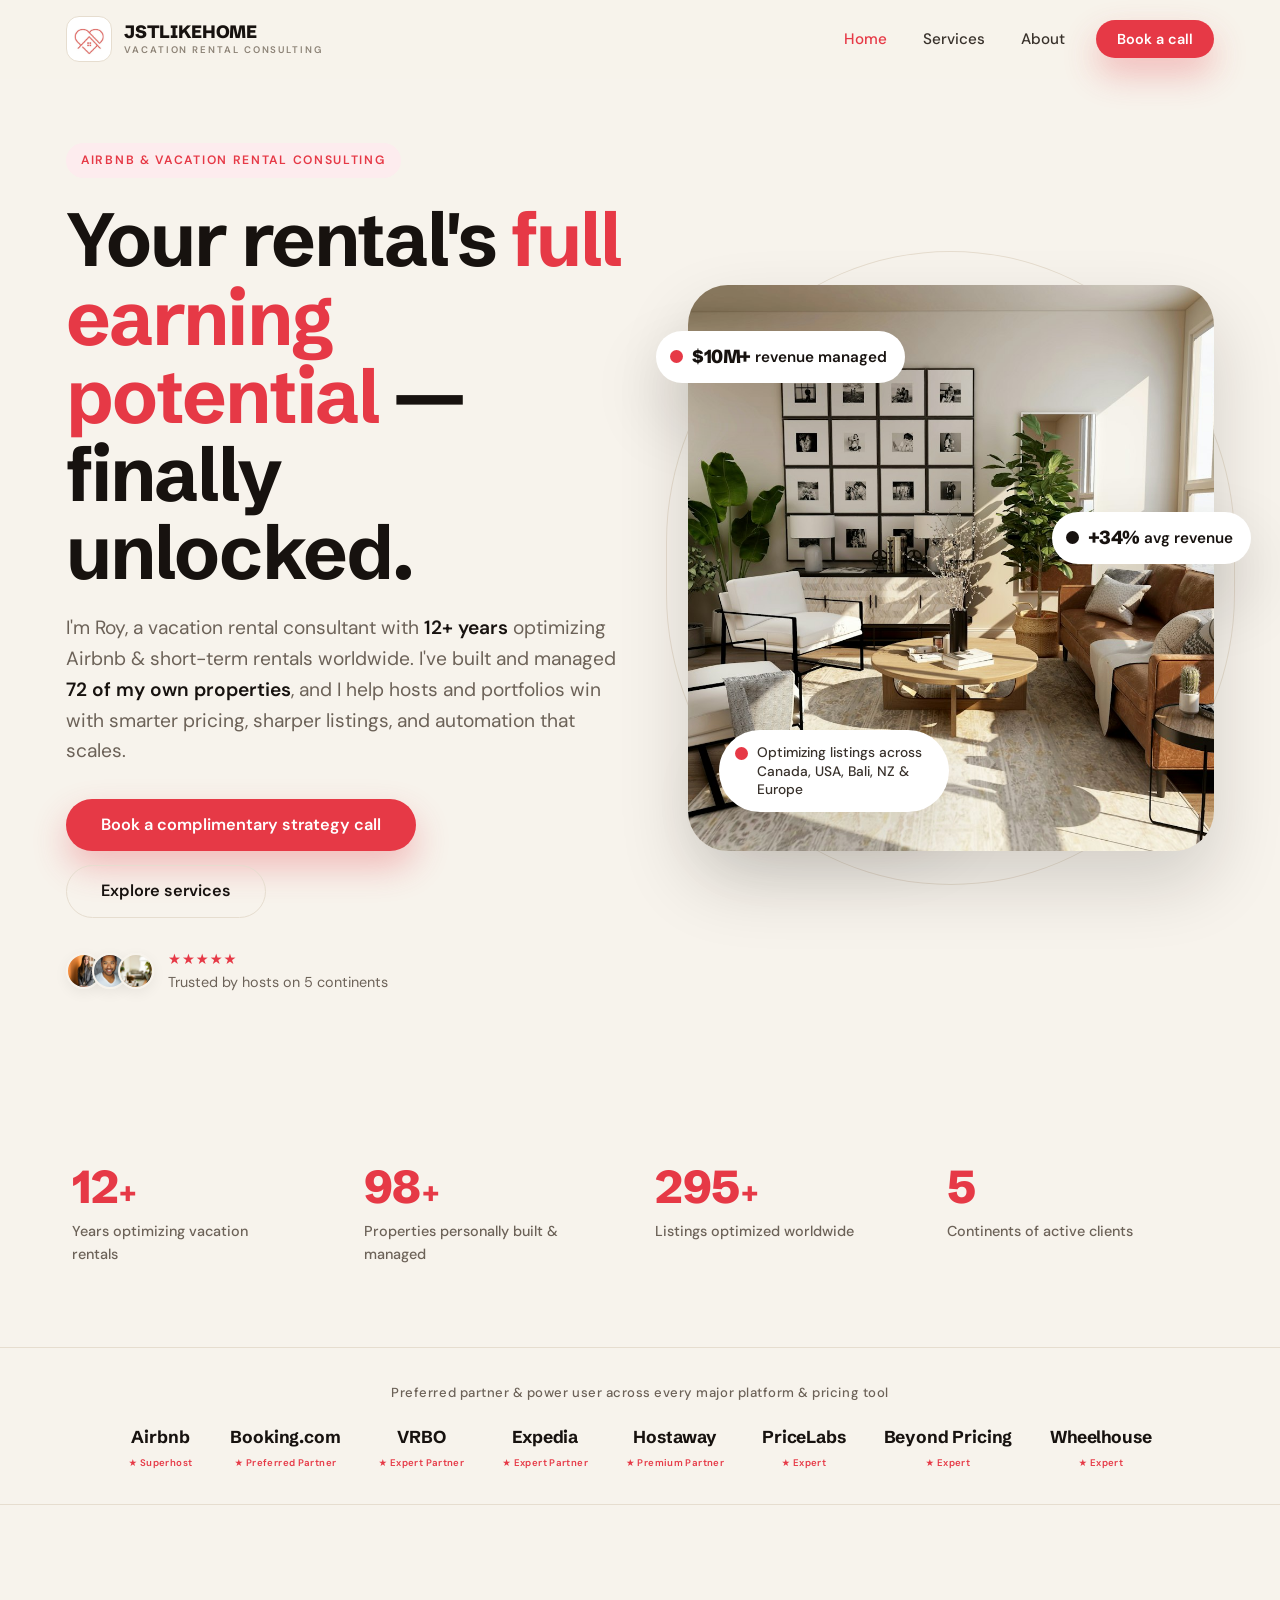
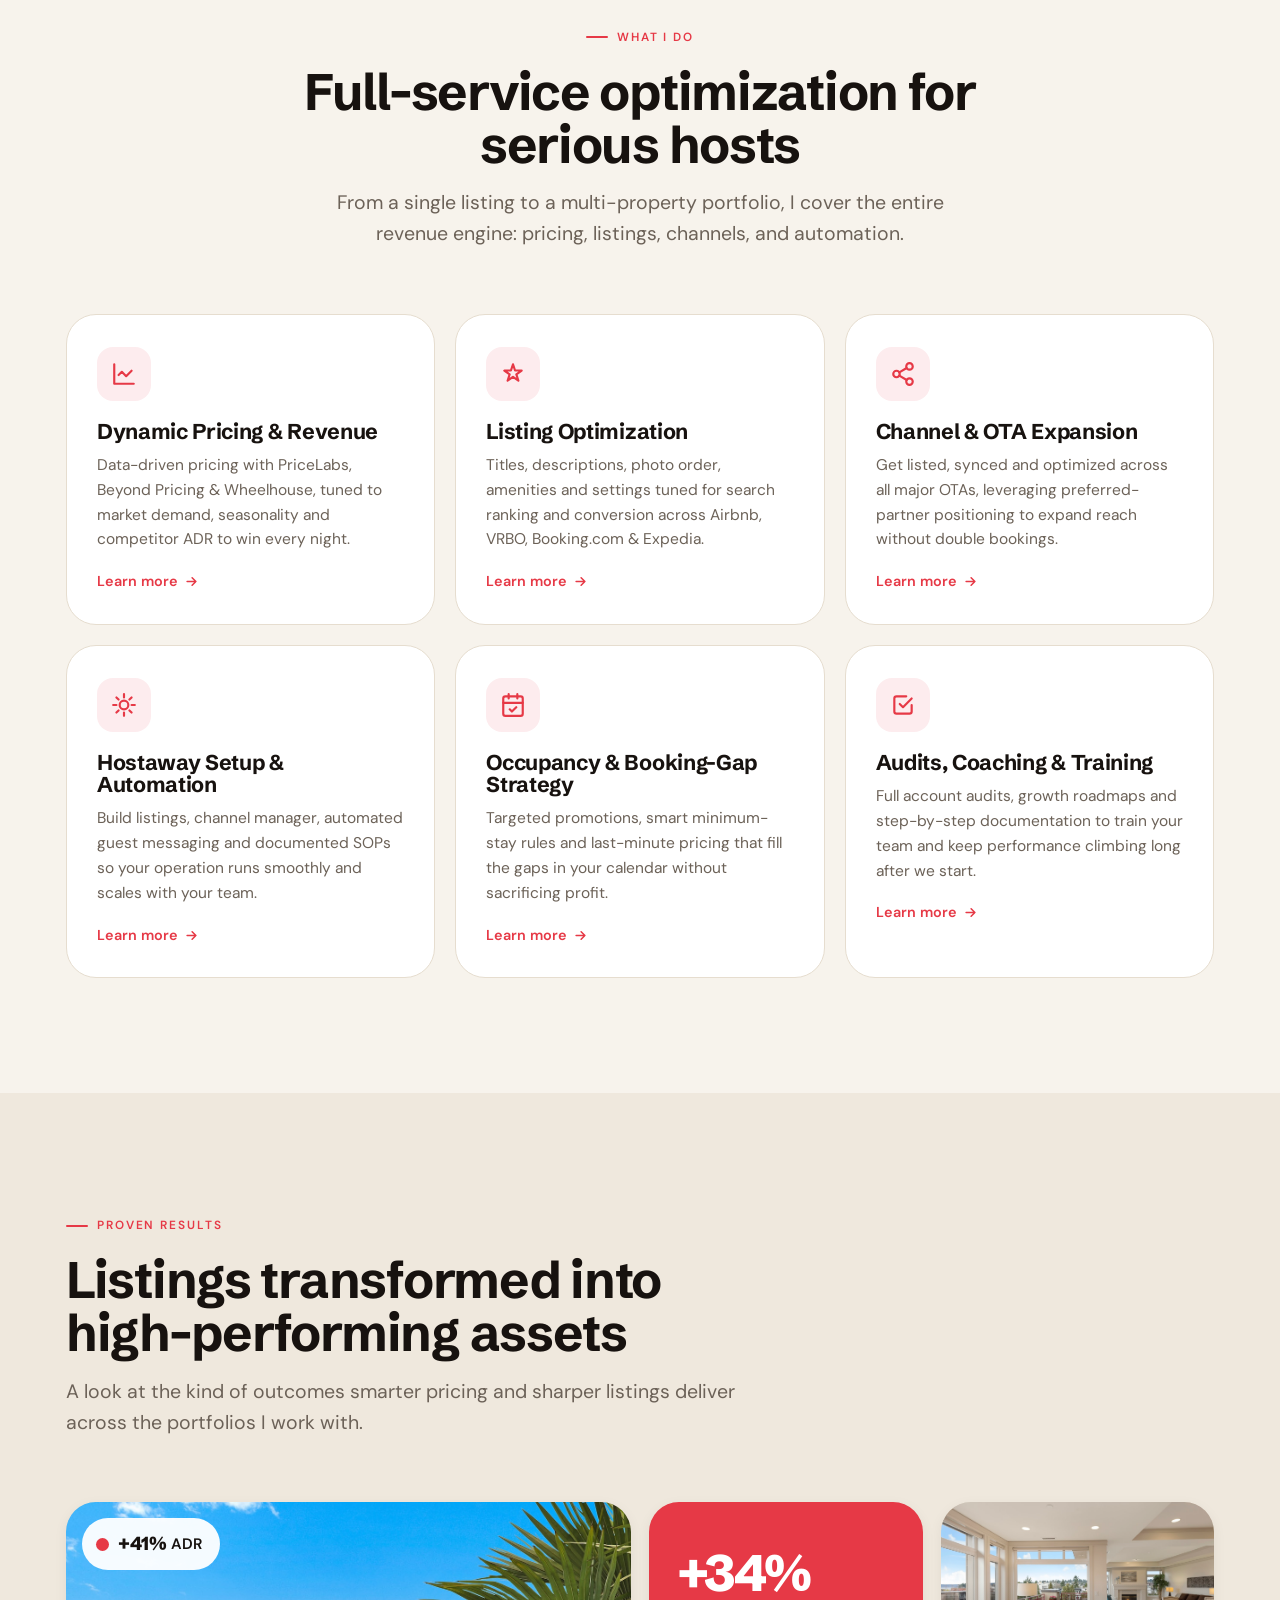
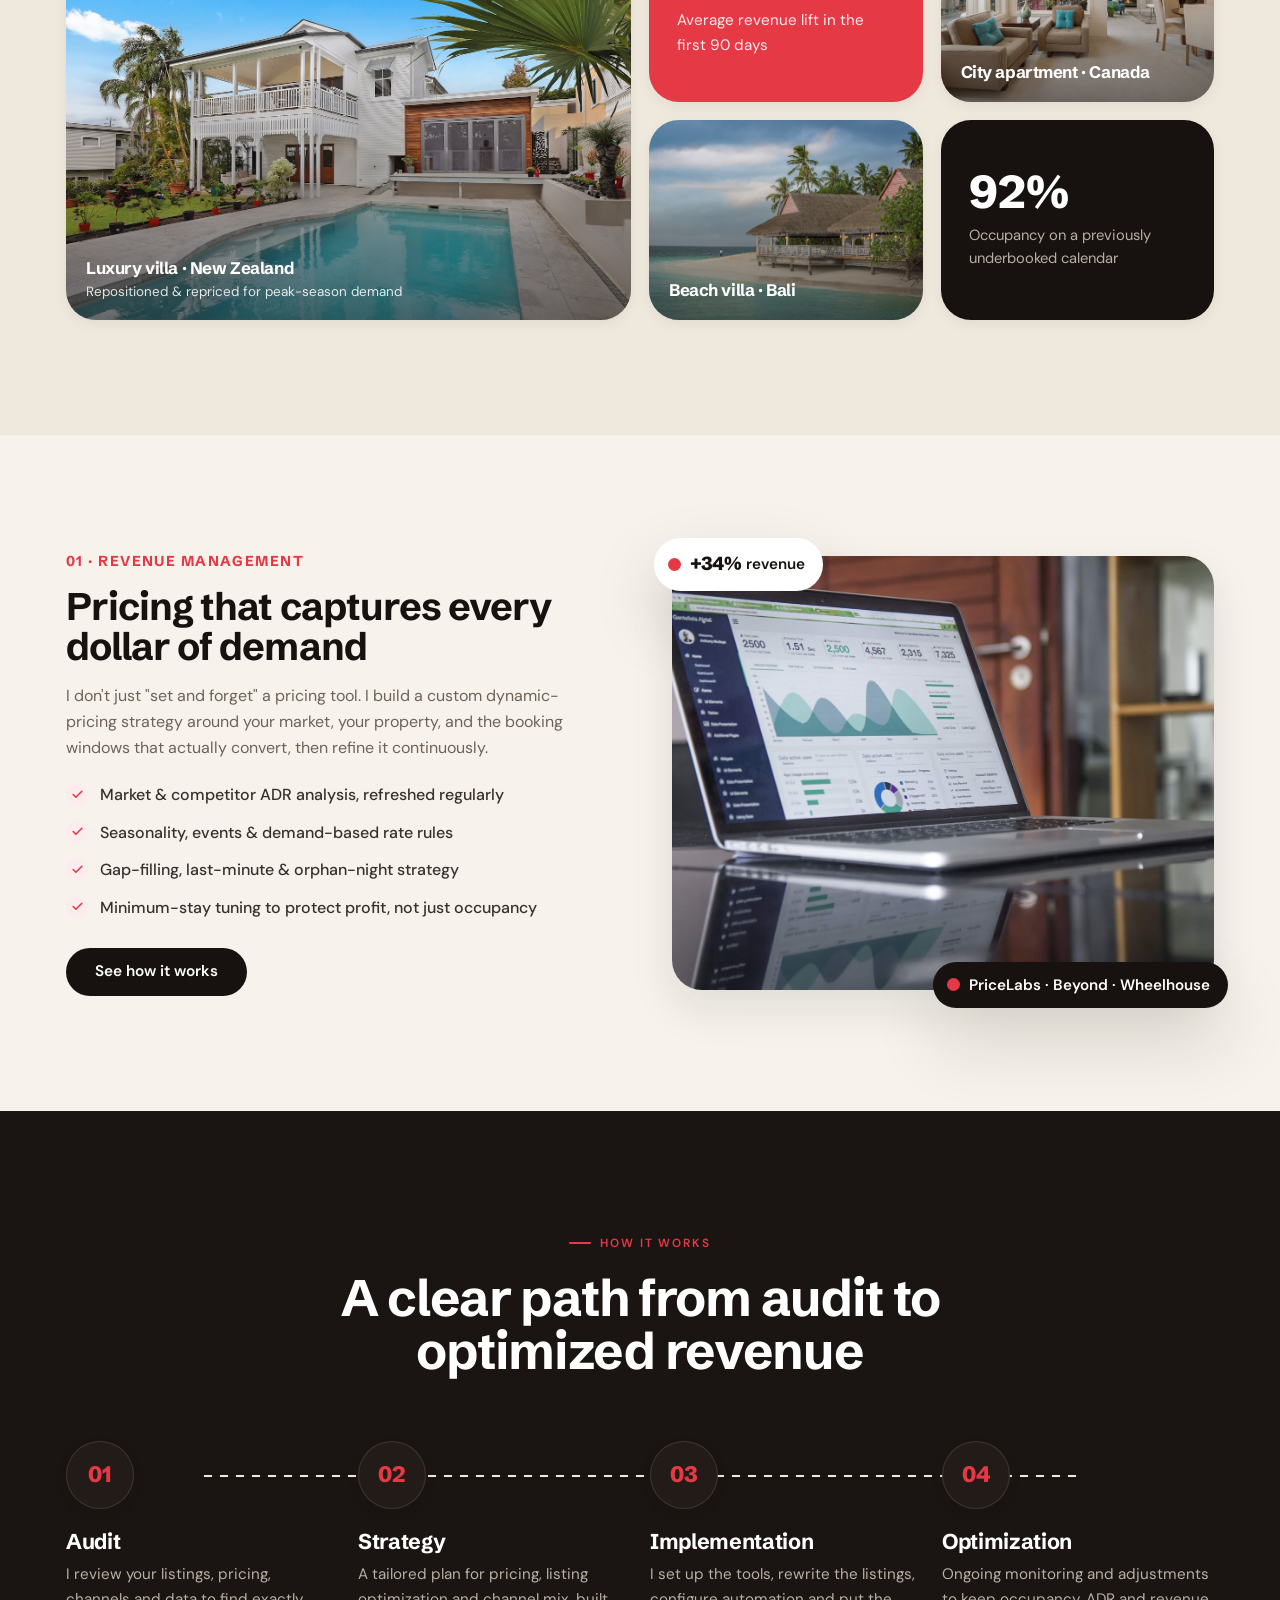
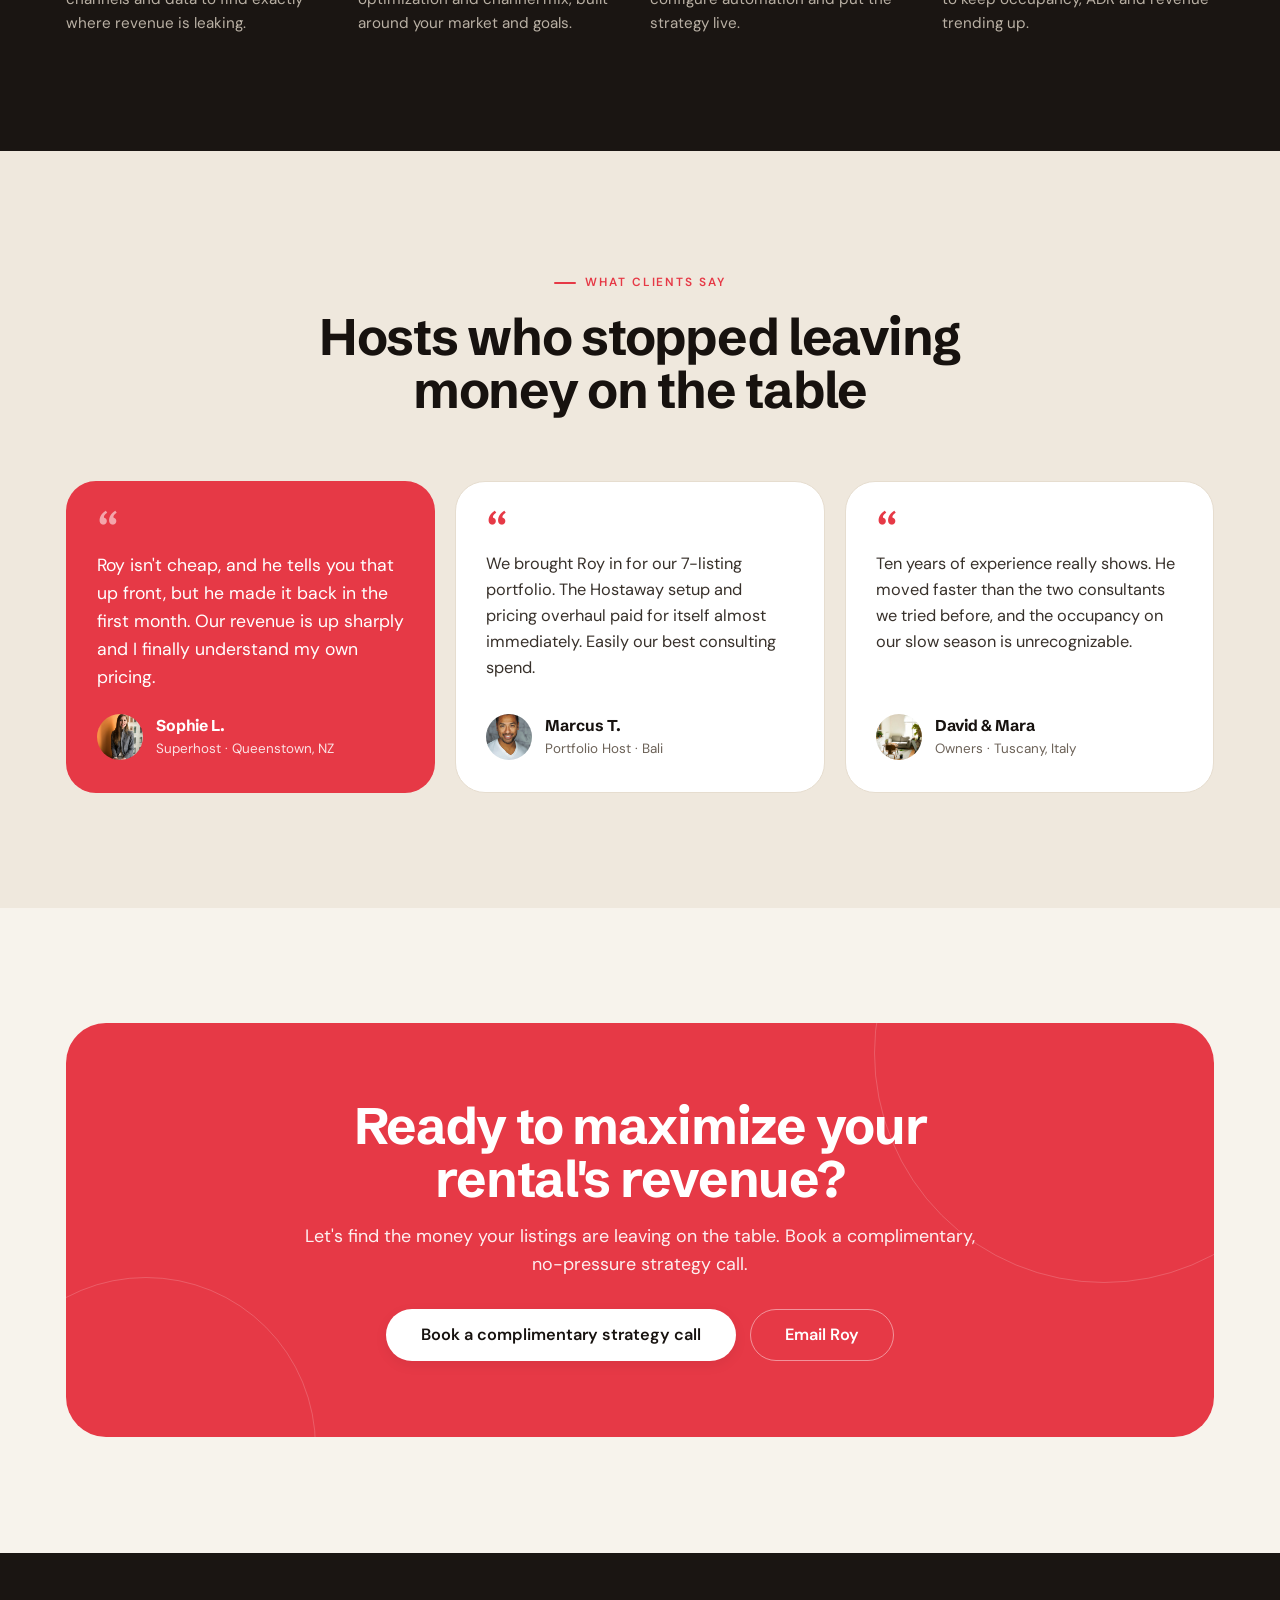
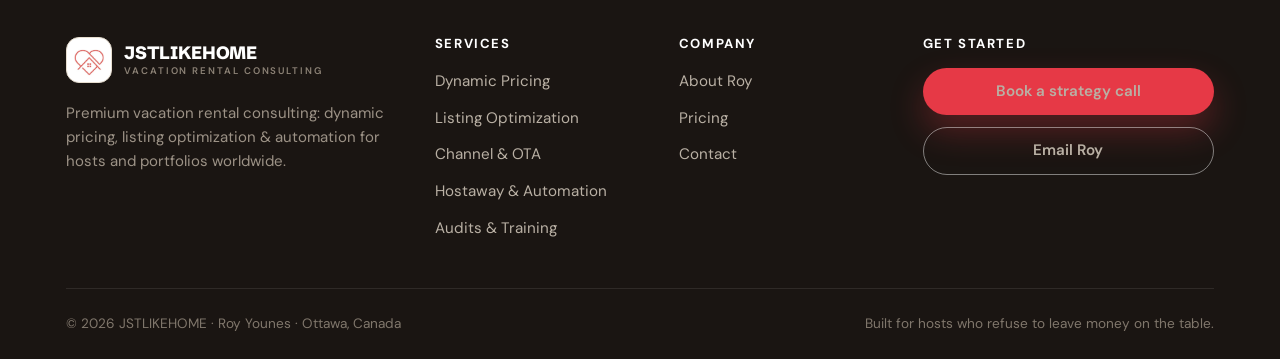
==== index.html @ 46e18c37 "Copy polish: fewer em-dashes, 12+ years, complimentary wording, website field - Reduce em-dashes acr" ====
<!DOCTYPE html>
<html lang="en">
<head>
  <meta charset="UTF-8" />
  <meta name="viewport" content="width=device-width, initial-scale=1.0" />
  <title>JSTLIKEHOME — Vacation Rental &amp; Airbnb Consulting | Roy Younes</title>
  <meta name="description" content="Premium vacation rental consulting. 12+ years optimizing Airbnb & short-term rentals worldwide. Dynamic pricing, listing optimization, Hostaway automation and revenue growth. Booking.com Preferred Partner, Ottawa, Canada." />
  <meta name="theme-color" content="#E63946" />
  <meta property="og:title" content="JSTLIKEHOME — Vacation Rental Consulting" />
  <meta property="og:description" content="Maximize your vacation rental's ROI with a 12+ year STR expert. Dynamic pricing, listing optimization & automation." />
  <meta property="og:type" content="website" />
  <meta property="og:url" content="https://www.jstlikehome.com" />
  <link rel="icon" href="data:image/svg+xml,%3Csvg xmlns='http://www.w3.org/2000/svg' viewBox='0 0 100 100'%3E%3Cpath d='M50 82C35 68 14 55 14 36C14 24 24 16 34 16C42 16 47 21 50 26C53 21 58 16 66 16C76 16 86 24 86 36C86 55 65 68 50 82Z' fill='none' stroke='%23E63946' stroke-width='6' stroke-linejoin='round'/%3E%3Cpath d='M30 52L50 32L70 52L50 72Z' fill='none' stroke='%23E63946' stroke-width='6' stroke-linejoin='round'/%3E%3C/svg%3E" />
  <link rel="preconnect" href="https://fonts.googleapis.com" />
  <link rel="preconnect" href="https://fonts.gstatic.com" crossorigin />
  <link href="https://fonts.googleapis.com/css2?family=Schibsted+Grotesk:wght@400;500;600;700;800;900&family=DM+Sans:opsz,wght@9..40,400;9..40,500;9..40,600;9..40,700&display=swap" rel="stylesheet" />
  <link rel="stylesheet" href="styles.css" />
</head>
<body>

  <!-- ============ HEADER ============ -->
  <header class="site-header" id="top">
    <div class="container header-inner">
      <a href="index.html" class="brand" aria-label="JSTLIKEHOME home">
        <span class="brand__mark"><img src="assets/img/logo-mark.jpg" alt="JSTLIKEHOME logo" /></span>
        <span class="brand__text"><span class="brand__name">JSTLIKEHOME</span><span class="brand__sub">Vacation Rental Consulting</span></span>
      </a>
      <nav class="main-nav" id="main-nav" aria-label="Main">
        <a href="index.html" class="is-active">Home</a>
        <a href="services.html">Services</a>
        <a href="about.html">About</a>
        <a href="about.html#contact" class="btn btn--primary btn--sm nav-cta">Book a call</a>
      </nav>
      <button class="nav-toggle" id="nav-toggle" aria-label="Open menu" aria-expanded="false" aria-controls="main-nav"><span></span><span></span><span></span></button>
    </div>
  </header>

  <main>
    <!-- ============ HERO ============ -->
    <section class="hero">
      <div class="container hero__grid">
        <div class="hero__copy reveal">
          <span class="eyebrow">Airbnb &amp; Vacation Rental Consulting</span>
          <h1>Your rental's <span class="accent">full earning potential</span> — finally unlocked.</h1>
          <p class="hero__lede">I'm Roy, a vacation rental consultant with <strong>12+ years</strong> optimizing Airbnb &amp; short-term rentals worldwide. I've built and managed <strong>72 of my own properties</strong>, and I help hosts and portfolios win with smarter pricing, sharper listings, and automation that scales.</p>
          <div class="hero__actions">
            <a href="about.html#contact" class="btn btn--primary btn--lg">Book a complimentary strategy call</a>
            <a href="services.html" class="btn btn--ghost btn--lg">Explore services</a>
          </div>
          <div class="hero__trust">
            <div class="hero__avatars" aria-hidden="true">
              <span style="background-image:url('assets/img/host-woman.jpg')"></span>
              <span style="background-image:url('assets/img/host-man.jpg')"></span>
              <span style="background-image:url('assets/img/balcony.jpg')"></span>
            </div>
            <div><span class="hero__stars">★★★★★</span><br />Trusted by hosts on 5 continents</div>
          </div>
        </div>

        <div class="hero__media reveal" data-d="2">
          <div class="hero__ring" aria-hidden="true"></div>
          <div class="hero__media-img">
            <img src="assets/img/dining.jpg" alt="A beautifully styled, optimized vacation rental living room" loading="eager" />
          </div>
          <div class="float-pill float-pill--price"><span class="dot"></span><span class="float-pill__big">$10M+</span>&nbsp;revenue managed</div>
          <div class="float-pill float-pill--rev"><span class="dot dot--ink"></span><span class="float-pill__big">+34%</span>&nbsp;avg revenue</div>
          <div class="float-pill float-pill--address float-pill--addr"><span class="dot"></span><span>Optimizing listings across Canada, USA, Bali, NZ &amp; Europe</span></div>
        </div>
      </div>
    </section>

    <!-- ============ STAT STRIP ============ -->
    <section class="section--tight">
      <div class="container">
        <div class="stats reveal">
          <div class="stat"><div class="stat__num"><span data-count="12">0</span><span class="stat__suffix">+</span></div><div class="stat__label">Years optimizing vacation rentals</div></div>
          <div class="stat"><div class="stat__num"><span data-count="100">0</span><span class="stat__suffix">+</span></div><div class="stat__label">Properties personally built &amp; managed</div></div>
          <div class="stat"><div class="stat__num"><span data-count="300">0</span><span class="stat__suffix">+</span></div><div class="stat__label">Listings optimized worldwide</div></div>
          <div class="stat"><div class="stat__num"><span data-count="5">0</span></div><div class="stat__label">Continents of active clients</div></div>
        </div>
      </div>
    </section>

    <!-- ============ TRUST BAR ============ -->
    <section class="trustbar">
      <div class="container">
        <p class="trustbar__label">Preferred partner &amp; power user across every major platform &amp; pricing tool</p>
        <ul class="trustbar__logos">
          <li class="has-badge">Airbnb<span class="tb-badge">★ Superhost</span></li>
          <li class="has-badge">Booking.com<span class="tb-badge">★ Preferred Partner</span></li>
          <li class="has-badge">VRBO<span class="tb-badge">★ Expert Partner</span></li>
          <li class="has-badge">Expedia<span class="tb-badge">★ Expert Partner</span></li>
          <li class="has-badge">Hostaway<span class="tb-badge">★ Premium Partner</span></li>
          <li class="has-badge">PriceLabs<span class="tb-badge">★ Expert</span></li>
          <li class="has-badge">Beyond&nbsp;Pricing<span class="tb-badge">★ Expert</span></li>
          <li class="has-badge">Wheelhouse<span class="tb-badge">★ Expert</span></li>
        </ul>
      </div>
    </section>

    <!-- ============ SERVICES ============ -->
    <section class="section section--cream" id="services">
      <div class="container">
        <div class="section-head center reveal">
          <span class="kicker">What I do</span>
          <h2>Full-service optimization for serious hosts</h2>
          <p class="lede">From a single listing to a multi-property portfolio, I cover the entire revenue engine: pricing, listings, channels, and automation.</p>
        </div>
        <div class="cards">
          <article class="s-card reveal">
            <div class="s-card__icon"><svg viewBox="0 0 24 24" fill="none" stroke="currentColor" stroke-width="2" stroke-linecap="round" stroke-linejoin="round"><path d="M3 3v18h18"/><path d="m19 9-5 5-4-4-3 3"/></svg></div>
            <h3>Dynamic Pricing &amp; Revenue</h3>
            <p>Data-driven pricing with PriceLabs, Beyond Pricing &amp; Wheelhouse, tuned to market demand, seasonality and competitor ADR to win every night.</p>
            <a href="services.html#pricing" class="s-card__more">Learn more <svg viewBox="0 0 24 24" fill="none" stroke="currentColor" stroke-width="2.5" stroke-linecap="round" stroke-linejoin="round"><path d="M5 12h14M13 6l6 6-6 6"/></svg></a>
          </article>
          <article class="s-card reveal" data-d="1">
            <div class="s-card__icon"><svg viewBox="0 0 24 24" fill="none" stroke="currentColor" stroke-width="2" stroke-linecap="round" stroke-linejoin="round"><path d="m12 3 1.9 5.8H20l-4.9 3.6 1.9 5.8L12 14.6 7 18.2l1.9-5.8L4 8.8h6.1z"/></svg></div>
            <h3>Listing Optimization</h3>
            <p>Titles, descriptions, photo order, amenities and settings tuned for search ranking and conversion across Airbnb, VRBO, Booking.com &amp; Expedia.</p>
            <a href="services.html#listing" class="s-card__more">Learn more <svg viewBox="0 0 24 24" fill="none" stroke="currentColor" stroke-width="2.5" stroke-linecap="round" stroke-linejoin="round"><path d="M5 12h14M13 6l6 6-6 6"/></svg></a>
          </article>
          <article class="s-card reveal" data-d="2">
            <div class="s-card__icon"><svg viewBox="0 0 24 24" fill="none" stroke="currentColor" stroke-width="2" stroke-linecap="round" stroke-linejoin="round"><circle cx="18" cy="5" r="3"/><circle cx="6" cy="12" r="3"/><circle cx="18" cy="19" r="3"/><path d="m8.6 13.5 6.8 4M15.4 6.5l-6.8 4"/></svg></div>
            <h3>Channel &amp; OTA Expansion</h3>
            <p>Get listed, synced and optimized across all major OTAs, leveraging preferred-partner positioning to expand reach without double bookings.</p>
            <a href="services.html#channels" class="s-card__more">Learn more <svg viewBox="0 0 24 24" fill="none" stroke="currentColor" stroke-width="2.5" stroke-linecap="round" stroke-linejoin="round"><path d="M5 12h14M13 6l6 6-6 6"/></svg></a>
          </article>
          <article class="s-card reveal">
            <div class="s-card__icon"><svg viewBox="0 0 24 24" fill="none" stroke="currentColor" stroke-width="2" stroke-linecap="round" stroke-linejoin="round"><path d="M12 2v3M12 19v3M2 12h3M19 12h3M5 5l2 2M17 17l2 2M19 5l-2 2M7 17l-2 2"/><circle cx="12" cy="12" r="4"/></svg></div>
            <h3>Hostaway Setup &amp; Automation</h3>
            <p>Build listings, channel manager, automated guest messaging and documented SOPs so your operation runs smoothly and scales with your team.</p>
            <a href="services.html#automation" class="s-card__more">Learn more <svg viewBox="0 0 24 24" fill="none" stroke="currentColor" stroke-width="2.5" stroke-linecap="round" stroke-linejoin="round"><path d="M5 12h14M13 6l6 6-6 6"/></svg></a>
          </article>
          <article class="s-card reveal" data-d="1">
            <div class="s-card__icon"><svg viewBox="0 0 24 24" fill="none" stroke="currentColor" stroke-width="2" stroke-linecap="round" stroke-linejoin="round"><rect x="3" y="4" width="18" height="18" rx="2"/><path d="M16 2v4M8 2v4M3 10h18M9 16l2 2 4-4"/></svg></div>
            <h3>Occupancy &amp; Booking-Gap Strategy</h3>
            <p>Targeted promotions, smart minimum-stay rules and last-minute pricing that fill the gaps in your calendar without sacrificing profit.</p>
            <a href="services.html#occupancy" class="s-card__more">Learn more <svg viewBox="0 0 24 24" fill="none" stroke="currentColor" stroke-width="2.5" stroke-linecap="round" stroke-linejoin="round"><path d="M5 12h14M13 6l6 6-6 6"/></svg></a>
          </article>
          <article class="s-card reveal" data-d="2">
            <div class="s-card__icon"><svg viewBox="0 0 24 24" fill="none" stroke="currentColor" stroke-width="2" stroke-linecap="round" stroke-linejoin="round"><path d="M9 11l3 3 8-8"/><path d="M20 12v6a2 2 0 0 1-2 2H6a2 2 0 0 1-2-2V6a2 2 0 0 1 2-2h9"/></svg></div>
            <h3>Audits, Coaching &amp; Training</h3>
            <p>Full account audits, growth roadmaps and step-by-step documentation to train your team and keep performance climbing long after we start.</p>
            <a href="services.html#audits" class="s-card__more">Learn more <svg viewBox="0 0 24 24" fill="none" stroke="currentColor" stroke-width="2.5" stroke-linecap="round" stroke-linejoin="round"><path d="M5 12h14M13 6l6 6-6 6"/></svg></a>
          </article>
        </div>
      </div>
    </section>

    <!-- ============ RESULTS BENTO ============ -->
    <section class="section section--alt" id="results">
      <div class="container">
        <div class="section-head reveal">
          <span class="kicker">Proven results</span>
          <h2>Listings transformed into high-performing assets</h2>
          <p class="lede">A look at the kind of outcomes smarter pricing and sharper listings deliver across the portfolios I work with.</p>
        </div>
        <div class="bento reveal">
          <div class="bento__item bento__item--photo span-2 row-2">
            <img src="assets/img/exterior.jpg" alt="Premium vacation rental with pool" loading="lazy" />
            <div class="bento__badge"><span class="float-pill" style="position:static;box-shadow:none;background:rgba(255,255,255,.95)"><span class="dot"></span><span class="float-pill__big">+41%</span>&nbsp;ADR</span></div>
            <div class="bento__cap"><h4>Luxury villa · New Zealand</h4><p>Repositioned &amp; repriced for peak-season demand</p></div>
          </div>
          <div class="bento__item bento__item--stat"><div class="b-num">+34%</div><div class="b-label">Average revenue lift in the first 90 days</div></div>
          <div class="bento__item bento__item--photo"><img src="assets/img/bedroom.jpg" alt="Optimized open-plan rental interior" loading="lazy" /><div class="bento__cap"><h4>City apartment · Canada</h4></div></div>
          <div class="bento__item bento__item--photo"><img src="assets/img/coastal.jpg" alt="Beachfront rental villa" loading="lazy" /><div class="bento__cap"><h4>Beach villa · Bali</h4></div></div>
          <div class="bento__item bento__item--ink"><div class="b-num">92%</div><div class="b-label">Occupancy on a previously underbooked calendar</div></div>
        </div>
      </div>
    </section>

    <!-- ============ FEATURE: PRICING ============ -->
    <section class="section section--cream">
      <div class="container">
        <div class="feature feature--rev">
          <div class="feature__media reveal">
            <div class="feature__media-img"><img src="assets/img/workspace.jpg" alt="Revenue dashboard with dynamic pricing analytics" loading="lazy" /></div>
            <div class="float-pill float-pill--a"><span class="dot"></span><span class="float-pill__big">+34%</span>&nbsp;revenue</div>
            <div class="float-pill float-pill--b float-pill--dark"><span class="dot"></span>PriceLabs · Beyond · Wheelhouse</div>
          </div>
          <div class="feature__copy reveal" data-d="1">
            <span class="feature__num">01 · REVENUE MANAGEMENT</span>
            <h2>Pricing that captures every dollar of demand</h2>
            <p>I don't just "set and forget" a pricing tool. I build a custom dynamic-pricing strategy around your market, your property, and the booking windows that actually convert, then refine it continuously.</p>
            <ul class="feature__list">
              <li>Market &amp; competitor ADR analysis, refreshed regularly</li>
              <li>Seasonality, events &amp; demand-based rate rules</li>
              <li>Gap-filling, last-minute &amp; orphan-night strategy</li>
              <li>Minimum-stay tuning to protect profit, not just occupancy</li>
            </ul>
            <a href="services.html#pricing" class="btn btn--dark" style="margin-top:28px">See how it works</a>
          </div>
        </div>
      </div>
    </section>

    <!-- ============ PROCESS ============ -->
    <section class="section section--dark">
      <div class="container">
        <div class="section-head center reveal">
          <span class="kicker">How it works</span>
          <h2>A clear path from audit to optimized revenue</h2>
        </div>
        <div class="process">
          <div class="process__line" aria-hidden="true"></div>
          <div class="p-step reveal"><div class="p-step__num">01</div><h3>Audit</h3><p>I review your listings, pricing, channels and data to find exactly where revenue is leaking.</p></div>
          <div class="p-step reveal" data-d="1"><div class="p-step__num">02</div><h3>Strategy</h3><p>A tailored plan for pricing, listing optimization and channel mix, built around your market and goals.</p></div>
          <div class="p-step reveal" data-d="2"><div class="p-step__num">03</div><h3>Implementation</h3><p>I set up the tools, rewrite the listings, configure automation and put the strategy live.</p></div>
          <div class="p-step reveal" data-d="3"><div class="p-step__num">04</div><h3>Optimization</h3><p>Ongoing monitoring and adjustments to keep occupancy, ADR and revenue trending up.</p></div>
        </div>
      </div>
    </section>

    <!-- ============ TESTIMONIALS ============ -->
    <section class="section section--alt">
      <div class="container">
        <div class="section-head center reveal">
          <span class="kicker">What clients say</span>
          <h2>Hosts who stopped leaving money on the table</h2>
        </div>
        <div class="quotes">
          <div class="quote quote--feature reveal">
            <div class="quote__mark">&ldquo;</div>
            <p class="quote__text">Roy isn't cheap, and he tells you that up front, but he made it back in the first month. Our revenue is up sharply and I finally understand my own pricing.</p>
            <div class="quote__by"><span class="quote__av" style="background-image:url('assets/img/host-woman.jpg')"></span><div><div class="quote__name">Sophie L.</div><div class="quote__role">Superhost · Queenstown, NZ</div></div></div>
          </div>
          <div class="quote reveal" data-d="1">
            <div class="quote__mark">&ldquo;</div>
            <p class="quote__text">We brought Roy in for our 7-listing portfolio. The Hostaway setup and pricing overhaul paid for itself almost immediately. Easily our best consulting spend.</p>
            <div class="quote__by"><span class="quote__av" style="background-image:url('assets/img/host-man.jpg')"></span><div><div class="quote__name">Marcus T.</div><div class="quote__role">Portfolio Host · Bali</div></div></div>
          </div>
          <div class="quote reveal" data-d="2">
            <div class="quote__mark">&ldquo;</div>
            <p class="quote__text">Ten years of experience really shows. He moved faster than the two consultants we tried before, and the occupancy on our slow season is unrecognizable.</p>
            <div class="quote__by"><span class="quote__av" style="background-image:url('assets/img/balcony.jpg')"></span><div><div class="quote__name">David &amp; Mara</div><div class="quote__role">Owners · Tuscany, Italy</div></div></div>
          </div>
        </div>
      </div>
    </section>

    <!-- ============ CTA ============ -->
    <section class="section section--cream">
      <div class="container">
        <div class="cta-band reveal">
          <div class="cta-band__inner">
            <h2>Ready to maximize your rental's revenue?</h2>
            <p>Let's find the money your listings are leaving on the table. Book a complimentary, no-pressure strategy call.</p>
            <div class="cta-actions">
              <a href="about.html#contact" class="btn btn--light btn--lg">Book a complimentary strategy call</a>
              <a href="mailto:roy.y@jstlikehome.com" class="btn btn--outline-light btn--lg">Email Roy</a>
            </div>
          </div>
        </div>
      </div>
    </section>
  </main>

  <!-- ============ FOOTER ============ -->
  <footer class="site-footer">
    <div class="container">
      <div class="footer-top">
        <div class="footer-brand">
          <a href="index.html" class="brand" aria-label="JSTLIKEHOME home">
            <span class="brand__mark"><img src="assets/img/logo-mark.jpg" alt="JSTLIKEHOME logo" /></span>
            <span class="brand__text"><span class="brand__name">JSTLIKEHOME</span><span class="brand__sub">Vacation Rental Consulting</span></span>
          </a>
          <p>Premium vacation rental consulting: dynamic pricing, listing optimization &amp; automation for hosts and portfolios worldwide.</p>
        </div>
        <div class="footer-col">
          <h4>Services</h4>
          <ul>
            <li><a href="services.html#pricing">Dynamic Pricing</a></li>
            <li><a href="services.html#listing">Listing Optimization</a></li>
            <li><a href="services.html#channels">Channel &amp; OTA</a></li>
            <li><a href="services.html#automation">Hostaway &amp; Automation</a></li>
            <li><a href="services.html#audits">Audits &amp; Training</a></li>
          </ul>
        </div>
        <div class="footer-col">
          <h4>Company</h4>
          <ul>
            <li><a href="about.html">About Roy</a></li>
            <li><a href="services.html#pricing-plans">Pricing</a></li>
            <li><a href="about.html#contact">Contact</a></li>
          </ul>
        </div>
        <div class="footer-col footer-cta">
          <h4>Get started</h4>
          <a href="about.html#contact" class="btn btn--primary">Book a strategy call</a>
          <a href="mailto:roy.y@jstlikehome.com" class="btn btn--outline-light">Email Roy</a>
        </div>
      </div>
      <div class="footer-bottom">
        <p>&copy; <span data-year>2026</span> JSTLIKEHOME · Roy Younes · Ottawa, Canada</p>
        <p>Built for hosts who refuse to leave money on the table.</p>
      </div>
    </div>
  </footer>

  <script src="script.js"></script>
</body>
</html>
---- styles.css ----
/* ============================================================
   JSTLIKEHOME · Short-Term Rental Consulting
   Design system — built on ui-ux-pro-max "Trust & Authority + Premium Sans"
   Palette: Coral #E63946 · warm charcoal · cream/sand neutrals
   Type: Bricolage Grotesque (display) + DM Sans (body)
   ============================================================ */

:root {
  /* Brand */
  --coral: #E63946;
  --coral-700: #c5293a;
  --coral-600: #d83344;
  --coral-50: #fdecee;
  --coral-100: #fbdfe2;

  /* Ink / neutrals (warm) */
  --ink: #17120F;
  --ink-2: #38312b;
  --muted: #6c6258;
  --muted-2: #8d8377;
  --cream: #F7F3EC;
  --sand: #EFE8DD;
  --sand-2: #E7DECF;
  --line: #E6DDCF;
  --line-2: #efe9df;
  --white: #ffffff;
  --dark: #1a1512;
  --dark-2: #221b17;

  /* Effects */
  --r-sm: 14px;
  --r: 22px;
  --r-lg: 30px;
  --r-xl: 40px;
  --pill: 999px;
  --shadow-sm: 0 4px 14px rgba(23, 18, 15, 0.06);
  --shadow: 0 18px 44px rgba(23, 18, 15, 0.10);
  --shadow-lg: 0 32px 70px rgba(23, 18, 15, 0.16);
  --shadow-coral: 0 16px 34px rgba(230, 57, 70, 0.30);

  --maxw: 1200px;
  --font-display: 'Schibsted Grotesk', 'DM Sans', system-ui, sans-serif;
  --font-body: 'DM Sans', system-ui, -apple-system, sans-serif;

  --ease: cubic-bezier(0.22, 1, 0.36, 1);
}

/* ---------- Reset ---------- */
*, *::before, *::after { box-sizing: border-box; margin: 0; padding: 0; }
html { scroll-behavior: smooth; -webkit-text-size-adjust: 100%; }
body {
  font-family: var(--font-body);
  color: var(--ink);
  background: var(--cream);
  line-height: 1.6;
  -webkit-font-smoothing: antialiased;
  text-rendering: optimizeLegibility;
  overflow-x: hidden;
}
img, svg { display: block; max-width: 100%; }
a { color: inherit; text-decoration: none; }
ul, ol { list-style: none; }
button { font-family: inherit; }
:focus-visible { outline: 3px solid var(--coral); outline-offset: 3px; border-radius: 4px; }

.container { width: 100%; max-width: var(--maxw); margin: 0 auto; padding: 0 26px; }

/* ---------- Typography ---------- */
h1, h2, h3, h4 { font-family: var(--font-display); color: var(--ink); line-height: 1.04; letter-spacing: -0.025em; font-weight: 700; }
h1 { font-size: clamp(2.6rem, 6vw, 4.7rem); }
h2 { font-size: clamp(2rem, 4.3vw, 3.2rem); }
h3 { font-size: 1.34rem; letter-spacing: -0.015em; }
.display { font-weight: 800; }
.accent { color: var(--coral); }
.serif-i { font-style: italic; }

.kicker {
  display: inline-flex; align-items: center;
  font-family: var(--font-body); font-weight: 600;
  font-size: 0.74rem; letter-spacing: 0.16em; text-transform: uppercase;
  color: var(--coral); margin-bottom: 18px;
}
.kicker::before { content: ""; width: 22px; height: 2px; background: var(--coral); border-radius: 2px; margin-right: 9px; }
.lede { font-size: clamp(1.05rem, 1.6vw, 1.22rem); color: var(--muted); }
.eyebrow {
  display: inline-block; font-weight: 600; font-size: 0.76rem; letter-spacing: 0.14em;
  text-transform: uppercase; color: var(--coral); background: var(--coral-50);
  padding: 8px 15px; border-radius: var(--pill); margin-bottom: 22px;
}

/* ---------- Buttons ---------- */
.btn {
  display: inline-flex; align-items: center; justify-content: center; gap: 9px;
  font-family: var(--font-body); font-weight: 600; font-size: 0.96rem;
  padding: 15px 28px; border-radius: var(--pill); border: 1.5px solid transparent;
  cursor: pointer; transition: transform .25s var(--ease), background .2s, box-shadow .25s, color .2s, border-color .2s;
  white-space: nowrap; line-height: 1;
}
.btn svg { width: 17px; height: 17px; }
.btn:hover { transform: translateY(-2px); }
.btn--primary { background: var(--coral); color: #fff; box-shadow: var(--shadow-coral); }
.btn--primary:hover { background: var(--coral-700); box-shadow: 0 20px 40px rgba(230,57,70,.4); }
.btn--ghost { background: transparent; color: var(--ink); border-color: var(--line); }
.btn--ghost:hover { border-color: var(--ink); background: rgba(23,18,15,.03); }
.btn--dark { background: var(--ink); color: #fff; }
.btn--dark:hover { background: #000; }
.btn--light { background: #fff; color: var(--ink); box-shadow: var(--shadow-sm); }
.btn--light:hover { background: #fff; box-shadow: var(--shadow); }
.btn--outline-light { background: transparent; color: #fff; border-color: rgba(255,255,255,.45); }
.btn--outline-light:hover { border-color: #fff; background: rgba(255,255,255,.1); }
.btn--sm { padding: 11px 20px; font-size: 0.9rem; }
.btn--lg { padding: 17px 34px; font-size: 1.02rem; }
.btn--block { width: 100%; }

/* ---------- Header / Nav ---------- */
.site-header {
  position: sticky; top: 0; z-index: 100;
  background: rgba(247, 243, 236, 0.8);
  backdrop-filter: saturate(160%) blur(14px);
  -webkit-backdrop-filter: saturate(160%) blur(14px);
  border-bottom: 1px solid transparent; transition: border-color .3s, box-shadow .3s, background .3s;
}
.site-header.scrolled { border-bottom-color: var(--line); box-shadow: 0 6px 24px rgba(23,18,15,.05); }
.header-inner { display: flex; align-items: center; justify-content: space-between; height: 78px; gap: 20px; }

.brand { display: flex; align-items: center; }
.brand__mark { width: 46px; height: 46px; display: grid; place-items: center; background: #fff; border: 1px solid var(--line); border-radius: 13px; flex-shrink: 0; overflow: hidden; margin-right: 12px; }
.brand__mark img { width: 100%; height: 100%; object-fit: contain; padding: 4px; }
.brand__mark svg { width: 26px; height: 26px; }
.brand__text { display: flex; flex-direction: column; line-height: 1; }
.brand__name { font-family: var(--font-display); font-weight: 800; font-size: 1.12rem; letter-spacing: -0.01em; }
.brand__sub { font-size: 0.6rem; font-weight: 600; letter-spacing: 0.2em; text-transform: uppercase; color: var(--muted-2); margin-top: 4px; }

.main-nav { display: flex; align-items: center; gap: 6px; }
.main-nav a:not(.btn) {
  font-weight: 500; font-size: 0.95rem; color: var(--ink-2);
  padding: 9px 15px; border-radius: var(--pill); transition: color .15s, background .15s;
}
.main-nav a:not(.btn):hover { color: var(--coral); }
.main-nav a.is-active { color: var(--coral); }
.main-nav .nav-cta { margin-left: 10px; }

.nav-toggle { display: none; flex-direction: column; justify-content: center; width: 46px; height: 46px; background: none; border: none; cursor: pointer; }
.nav-toggle span { display: block; width: 25px; height: 2.5px; background: var(--ink); border-radius: 2px; transition: transform .28s var(--ease), opacity .2s; }
.nav-toggle span + span { margin-top: 5px; }
.nav-toggle[aria-expanded="true"] span:nth-child(1) { transform: translateY(7.5px) rotate(45deg); }
.nav-toggle[aria-expanded="true"] span:nth-child(2) { opacity: 0; }
.nav-toggle[aria-expanded="true"] span:nth-child(3) { transform: translateY(-7.5px) rotate(-45deg); }

/* ---------- Sections ---------- */
.section { padding: clamp(64px, 9vw, 120px) 0; }
.section--alt { background: var(--sand); }
.section--cream { background: var(--cream); }
.section--dark { background: var(--dark); color: #e9e2d8; }
.section--dark h2, .section--dark h3 { color: #fff; }
.section--tight { padding: clamp(48px, 6vw, 80px) 0; }
.section-head { max-width: 680px; margin-bottom: clamp(38px, 5vw, 64px); }
.section-head.center { margin-left: auto; margin-right: auto; text-align: center; }
.section-head h2 { margin-bottom: 16px; }
.section-head .lede { max-width: 38em; }
.section-head.center .lede { margin-left: auto; margin-right: auto; }

/* ---------- Floating pills ---------- */
.float-pill {
  position: absolute; z-index: 3; display: inline-flex; align-items: center;
  background: #fff; color: var(--ink); border-radius: var(--pill);
  padding: 11px 18px 11px 14px; box-shadow: var(--shadow-lg);
  font-weight: 600; font-size: 0.95rem; white-space: nowrap;
}
.float-pill .dot { width: 13px; height: 13px; border-radius: 50%; background: var(--coral); flex-shrink: 0; margin-right: 9px; }
.float-pill .dot--ink { background: var(--ink); }
.float-pill__big { font-family: var(--font-display); font-weight: 800; font-size: 1.18rem; letter-spacing: -0.02em; }
.float-pill--address { padding: 13px 20px 13px 16px; align-items: flex-start; max-width: 230px; white-space: normal; font-weight: 500; font-size: 0.86rem; line-height: 1.35; color: var(--ink-2); }
.float-pill--address .dot { margin-top: 4px; }
.float-pill--dark { background: var(--ink); color: #fff; }
.float-pill--dark .dot { background: var(--coral); }

/* ---------- HERO ---------- */
.hero { position: relative; padding: clamp(40px, 5vw, 70px) 0 clamp(56px, 7vw, 90px); }
.hero__grid { display: grid; grid-template-columns: 1.04fr 0.96fr; gap: clamp(28px, 4vw, 56px); align-items: center; }
.hero__copy { max-width: 36rem; }
.hero h1 { margin-bottom: 22px; }
.hero h1 .accent { display: inline; }
.hero__lede { font-size: clamp(1.06rem, 1.5vw, 1.2rem); color: var(--muted); margin-bottom: 32px; }
.hero__lede strong { color: var(--ink); font-weight: 600; }
.hero__actions { display: flex; flex-wrap: wrap; margin-bottom: 16px; }
.hero__actions .btn { margin: 0 14px 14px 0; }
.hero__trust { display: flex; align-items: center; font-size: 0.9rem; color: var(--muted); }
.hero__avatars { display: flex; margin-right: 14px; }
.hero__avatars span {
  width: 36px; height: 36px; border-radius: 50%; border: 2.5px solid var(--cream);
  margin-left: -10px; background-size: cover; background-position: center;
  box-shadow: var(--shadow-sm);
}
.hero__avatars span:first-child { margin-left: 0; }
.hero__stars { color: var(--coral); letter-spacing: 1px; }

/* Hero media (image + pills) */
.hero__media { position: relative; }
.hero__media-img {
  position: relative; aspect-ratio: 4 / 4.3; border-radius: var(--r-xl); overflow: hidden;
  box-shadow: var(--shadow-lg); background: var(--sand-2);
}
.hero__media-img img { width: 100%; height: 100%; object-fit: cover; }
.hero__media .float-pill--price { top: 8%; left: -6%; }
.hero__media .float-pill--rev { top: 40%; right: -7%; }
.hero__media .float-pill--addr { bottom: 7%; left: 6%; }
.hero__ring { position: absolute; inset: -6% -4% -6% -4%; border: 1px solid var(--line); border-radius: 50%/46%; z-index: -1; pointer-events: none; }

/* ---------- Stat strip ---------- */
.stats { display: grid; grid-template-columns: repeat(4, 1fr); gap: 18px; }
.stat { padding: 4px 6px; }
.stat__num { font-family: var(--font-display); font-weight: 800; font-size: clamp(2.2rem, 3.6vw, 3rem); color: var(--coral); line-height: 1; letter-spacing: -0.03em; display: flex; align-items: baseline; }
.stat__suffix { font-size: 0.6em; margin-left: 2px; }
.stat__label { margin-top: 10px; font-size: 0.9rem; color: var(--muted); font-weight: 500; max-width: 14em; }
.stats--ondark .stat__label { color: #b9b0a4; }

/* ---------- Trust / logos ---------- */
.trustbar { padding: 34px 0; border-top: 1px solid var(--line); border-bottom: 1px solid var(--line); }
.trustbar__label { text-align: center; font-size: 0.82rem; letter-spacing: 0.04em; color: var(--muted); margin-bottom: 20px; font-weight: 500; }
.trustbar__logos { display: flex; flex-wrap: wrap; justify-content: center; align-items: flex-start; margin: -10px -19px; }
.trustbar__logos li { display: inline-flex; flex-direction: column; align-items: center; margin: 10px 19px; font-family: var(--font-display); font-weight: 700; font-size: 1.08rem; color: #aaa093; letter-spacing: -0.01em; transition: color .2s; }
.trustbar__logos li:hover { color: var(--ink); }
.trustbar__logos .has-badge { color: var(--ink); }
.tb-badge { font-family: var(--font-body); font-size: 0.6rem; font-weight: 600; letter-spacing: 0.04em; color: var(--coral); white-space: nowrap; margin-top: 4px; }

/* ---------- Bento ---------- */
.bento { display: grid; grid-template-columns: repeat(4, 1fr); grid-auto-rows: 200px; gap: 18px; }
.bento__item { position: relative; border-radius: var(--r-lg); overflow: hidden; background: var(--sand-2); box-shadow: var(--shadow-sm); }
.bento__item img { width: 100%; height: 100%; object-fit: cover; transition: transform .7s var(--ease); }
.bento__item:hover img { transform: scale(1.05); }
.bento__item--photo::after { content: ""; position: absolute; inset: 0; background: linear-gradient(180deg, rgba(23,18,15,0) 40%, rgba(23,18,15,.55) 100%); }
.bento__cap { position: absolute; z-index: 2; left: 20px; bottom: 18px; right: 20px; color: #fff; }
.bento__cap h4 { color: #fff; font-size: 1.05rem; margin-bottom: 3px; }
.bento__cap p { font-size: 0.84rem; color: rgba(255,255,255,.85); }
.bento__badge { position: absolute; z-index: 2; top: 16px; left: 16px; }
.span-2 { grid-column: span 2; }
.row-2 { grid-row: span 2; }
.bento__item--stat { background: var(--coral); color: #fff; display: flex; flex-direction: column; justify-content: center; padding: 28px; }
.bento__item--stat .b-num { font-family: var(--font-display); font-weight: 800; font-size: clamp(2.4rem, 4vw, 3.4rem); line-height: 1; letter-spacing: -0.03em; }
.bento__item--stat .b-label { margin-top: 10px; font-size: 0.95rem; color: rgba(255,255,255,.9); max-width: 16em; }
.bento__item--ink { background: var(--ink); color: #fff; display: flex; flex-direction: column; justify-content: center; padding: 28px; }
.bento__item--ink .b-num { font-family: var(--font-display); font-weight: 800; font-size: clamp(2.2rem, 3.6vw, 3rem); color: #fff; line-height: 1; }
.bento__item--ink .b-label { margin-top: 8px; font-size: 0.92rem; color: #b9b0a4; }

/* ---------- Service cards ---------- */
.cards { display: grid; grid-template-columns: repeat(3, 1fr); gap: 20px; }
.s-card {
  position: relative; background: #fff; border: 1px solid var(--line); border-radius: var(--r-lg);
  padding: 32px 30px 30px; transition: transform .3s var(--ease), box-shadow .3s, border-color .3s; overflow: hidden;
}
.s-card::after { content: ""; position: absolute; left: 0; top: 0; height: 4px; width: 100%; background: var(--coral); transform: scaleX(0); transform-origin: left; transition: transform .35s var(--ease); }
.s-card:hover { transform: translateY(-7px); box-shadow: var(--shadow); border-color: transparent; }
.s-card:hover::after { transform: scaleX(1); }
.s-card__icon { width: 54px; height: 54px; border-radius: 16px; background: var(--coral-50); color: var(--coral); display: grid; place-items: center; margin-bottom: 20px; }
.s-card__icon svg { width: 26px; height: 26px; }
.s-card h3 { margin-bottom: 10px; }
.s-card p { color: var(--muted); font-size: 0.97rem; }
.s-card__more { display: inline-flex; align-items: center; margin-top: 18px; font-weight: 600; font-size: 0.9rem; color: var(--coral); }
.s-card__more svg { width: 15px; height: 15px; margin-left: 6px; transition: transform .25s var(--ease); }
.s-card:hover .s-card__more svg { transform: translateX(4px); }

/* ---------- Feature rows (alternating image/text) ---------- */
.feature { display: grid; grid-template-columns: 1fr 1fr; gap: clamp(32px, 5vw, 72px); align-items: center; }
.feature + .feature { margin-top: clamp(56px, 8vw, 110px); }
.feature--rev .feature__media { order: 2; }
.feature__media { position: relative; }
.feature__media-img { aspect-ratio: 5 / 4; border-radius: var(--r-lg); overflow: hidden; box-shadow: var(--shadow); }
.feature__media-img img { width: 100%; height: 100%; object-fit: cover; }
.feature__media .float-pill { box-shadow: var(--shadow-lg); }
.feature__media .float-pill--a { top: -18px; left: -18px; }
.feature__media .float-pill--b { bottom: -18px; right: -14px; }
.feature__num { font-family: var(--font-display); font-weight: 700; font-size: 0.9rem; color: var(--coral); letter-spacing: 0.1em; margin-bottom: 14px; display: block; }
.feature h2 { margin-bottom: 16px; font-size: clamp(1.7rem, 3vw, 2.4rem); }
.feature p { color: var(--muted); margin-bottom: 14px; }
.feature__list { display: grid; gap: 12px; margin-top: 22px; }
.feature__list li { position: relative; padding-left: 34px; color: var(--ink-2); font-weight: 500; }
.feature__list li::before {
  content: ""; position: absolute; left: 0; top: 1px; width: 22px; height: 22px; border-radius: 50%;
  background: var(--coral-50) url("data:image/svg+xml,%3Csvg xmlns='http://www.w3.org/2000/svg' viewBox='0 0 24 24' fill='none' stroke='%23E63946' stroke-width='3' stroke-linecap='round' stroke-linejoin='round'%3E%3Cpolyline points='20 6 9 17 4 12'/%3E%3C/svg%3E") center/13px no-repeat;
}

/* ---------- Process ---------- */
.process { display: grid; grid-template-columns: repeat(4, 1fr); gap: 20px; position: relative; }
.process__line { position: absolute; top: 34px; left: 12%; right: 12%; height: 2px; background: repeating-linear-gradient(90deg, var(--line-2) 0 8px, transparent 8px 16px); z-index: 0; }
.p-step { position: relative; z-index: 1; }
.p-step__num { width: 68px; height: 68px; border-radius: 50%; background: #fff; border: 1px solid var(--line); display: grid; place-items: center; font-family: var(--font-display); font-weight: 800; font-size: 1.4rem; color: var(--coral); margin-bottom: 22px; box-shadow: var(--shadow-sm); }
.section--dark .p-step__num { background: var(--dark-2); border-color: rgba(255,255,255,.12); }
.p-step h3 { margin-bottom: 9px; }
.p-step p { color: var(--muted); font-size: 0.95rem; }
.section--dark .p-step p { color: #b9b0a4; }

/* ---------- Testimonials ---------- */
.quotes { display: grid; grid-template-columns: repeat(3, 1fr); gap: 20px; }
.quote { background: #fff; border: 1px solid var(--line); border-radius: var(--r-lg); padding: 32px 30px; display: flex; flex-direction: column; }
.quote__mark { font-family: var(--font-display); font-size: 3rem; line-height: 0.6; color: var(--coral); margin-bottom: 8px; }
.quote__text { color: var(--ink-2); font-size: 1.02rem; margin-bottom: 22px; flex: 1; }
.quote__by { display: flex; align-items: center; }
.quote__av { width: 46px; height: 46px; border-radius: 50%; background-size: cover; background-position: center; background-color: var(--sand-2); flex-shrink: 0; margin-right: 13px; }
.quote__name { font-weight: 700; font-family: var(--font-display); font-size: 0.98rem; }
.quote__role { font-size: 0.84rem; color: var(--muted); }
.quote--feature { background: var(--coral); color: #fff; border-color: transparent; }
.quote--feature .quote__mark { color: rgba(255,255,255,.55); }
.quote--feature .quote__text { color: #fff; font-size: 1.1rem; }
.quote--feature .quote__name { color: #fff; }
.quote--feature .quote__role { color: rgba(255,255,255,.85); }

/* ---------- Pricing ---------- */
.pricing { display: grid; grid-template-columns: repeat(3, 1fr); gap: 20px; align-items: stretch; }
.price {
  position: relative; background: #fff; border: 1px solid var(--line); border-radius: var(--r-lg);
  padding: 36px 32px; display: flex; flex-direction: column; transition: transform .3s var(--ease), box-shadow .3s;
}
.price:hover { transform: translateY(-6px); box-shadow: var(--shadow); }
.price--featured { background: var(--ink); color: #fff; border-color: transparent; box-shadow: var(--shadow-lg); }
.price--featured h3 { color: #fff; }
.price__badge { position: absolute; top: 22px; right: 22px; background: var(--coral); color: #fff; font-size: 0.7rem; font-weight: 700; letter-spacing: 0.08em; text-transform: uppercase; padding: 6px 12px; border-radius: var(--pill); }
.price__name { font-size: 1.3rem; margin-bottom: 6px; }
.price__desc { font-size: 0.9rem; color: var(--muted); margin-bottom: 22px; }
.price--featured .price__desc { color: #b9b0a4; }
.price__amount { font-family: var(--font-display); font-weight: 800; font-size: 2.7rem; letter-spacing: -0.03em; line-height: 1; }
.price__amount small { font-size: 0.9rem; font-weight: 500; color: var(--muted); letter-spacing: 0; }
.price--featured .price__amount small { color: #b9b0a4; }
.price__from { font-size: 0.8rem; color: var(--muted); margin-bottom: 24px; margin-top: 6px; }
.price--featured .price__from { color: #b9b0a4; }
.price__list { display: grid; gap: 12px; margin-bottom: 28px; flex: 1; }
.price__list li { position: relative; padding-left: 28px; font-size: 0.94rem; color: var(--ink-2); }
.price--featured .price__list li { color: #d9d2c8; }
.price__list li::before {
  content: ""; position: absolute; left: 0; top: 2px; width: 18px; height: 18px; border-radius: 50%;
  background: var(--coral-50) url("data:image/svg+xml,%3Csvg xmlns='http://www.w3.org/2000/svg' viewBox='0 0 24 24' fill='none' stroke='%23E63946' stroke-width='3.2' stroke-linecap='round' stroke-linejoin='round'%3E%3Cpolyline points='20 6 9 17 4 12'/%3E%3C/svg%3E") center/11px no-repeat;
}
.price--featured .price__list li::before { background-color: rgba(255,255,255,.12); }

/* ---------- FAQ ---------- */
.faq { max-width: 800px; margin: 0 auto; display: grid; gap: 14px; }
.faq__item { background: #fff; border: 1px solid var(--line); border-radius: var(--r); overflow: hidden; }
.faq__q { width: 100%; text-align: left; background: none; border: none; cursor: pointer; padding: 22px 26px; display: flex; align-items: center; justify-content: space-between; gap: 18px; font-family: var(--font-display); font-weight: 600; font-size: 1.08rem; color: var(--ink); }
.faq__q .chev { width: 22px; height: 22px; flex-shrink: 0; transition: transform .3s var(--ease); color: var(--coral); }
.faq__item.open .faq__q .chev { transform: rotate(180deg); }
.faq__a { max-height: 0; overflow: hidden; transition: max-height .35s var(--ease); }
.faq__a-inner { padding: 0 26px 24px; color: var(--muted); }

/* ---------- CTA band ---------- */
.cta-band { position: relative; overflow: hidden; background: var(--coral); color: #fff; border-radius: var(--r-xl); padding: clamp(44px, 6vw, 76px) clamp(28px, 5vw, 70px); text-align: center; }
.cta-band::before, .cta-band::after { content: ""; position: absolute; border-radius: 50%; border: 1.5px solid rgba(255,255,255,.18); }
.cta-band::before { width: 460px; height: 460px; top: -200px; right: -120px; }
.cta-band::after { width: 340px; height: 340px; bottom: -180px; left: -90px; }
.cta-band__inner { position: relative; z-index: 1; max-width: 700px; margin: 0 auto; }
.cta-band h2 { color: #fff; margin-bottom: 16px; }
.cta-band p { color: rgba(255,255,255,.92); font-size: 1.12rem; margin-bottom: 30px; }
.cta-band .cta-actions { display: flex; flex-wrap: wrap; justify-content: center; }
.cta-band .cta-actions .btn + .btn { margin-left: 14px; }

/* ---------- About hero ---------- */
.about-hero { display: grid; grid-template-columns: 0.85fr 1.15fr; gap: clamp(32px, 5vw, 64px); align-items: center; }
.about-hero__photo { position: relative; }
.about-hero__photo-img { aspect-ratio: 4/4.6; border-radius: var(--r-xl); overflow: hidden; box-shadow: var(--shadow-lg); }
.about-hero__photo-img img { width: 100%; height: 100%; object-fit: cover; }
.about-brandcard { aspect-ratio: 4/4.6; border-radius: var(--r-xl); overflow: hidden; box-shadow: var(--shadow-lg); border: 1px solid var(--line); display: grid; place-items: center; padding: 14%; background: radial-gradient(130% 100% at 50% 0%, #fff 60%, var(--coral-50) 100%); }
.about-brandcard img { width: 100%; max-width: 320px; }
.about-hero__photo .float-pill { bottom: 24px; left: -22px; }
.about-tags { display: flex; flex-wrap: wrap; margin-top: 26px; }
.about-tags li { font-weight: 600; font-size: 0.84rem; color: var(--ink-2); background: #fff; border: 1px solid var(--line); padding: 9px 16px; border-radius: var(--pill); margin: 0 10px 10px 0; }

/* ---------- Contact ---------- */
.contact-grid { display: grid; grid-template-columns: 1fr 1.05fr; gap: clamp(34px, 5vw, 64px); align-items: start; }
.contact-methods { display: grid; gap: 14px; margin-top: 30px; }
.c-method { display: flex; align-items: center; padding: 16px 18px; background: #fff; border: 1px solid var(--line); border-radius: var(--r); transition: border-color .2s, transform .2s; }
.c-method:hover { border-color: var(--coral); transform: translateX(3px); }
.c-method__ic { width: 46px; height: 46px; border-radius: 13px; background: var(--coral-50); color: var(--coral); display: grid; place-items: center; flex-shrink: 0; margin-right: 16px; }
.c-method__ic svg { width: 22px; height: 22px; }
.c-method > span:last-child { display: flex; flex-direction: column; line-height: 1.3; }
.c-method__k { display: block; font-size: 0.76rem; text-transform: uppercase; letter-spacing: 0.08em; color: var(--muted); font-weight: 600; margin-bottom: 2px; }
.c-method__v { display: block; font-family: var(--font-display); font-weight: 700; color: var(--ink); }

.contact-form { background: #fff; border: 1px solid var(--line); border-radius: var(--r-lg); padding: clamp(26px, 3vw, 40px); box-shadow: var(--shadow-sm); }
.field { margin-bottom: 18px; }
.field label { display: block; font-weight: 600; font-size: 0.86rem; margin-bottom: 8px; color: var(--ink-2); }
.field input, .field textarea, .field select {
  width: 100%; font-family: var(--font-body); font-size: 0.98rem; color: var(--ink);
  padding: 14px 16px; border: 1.5px solid var(--line); border-radius: var(--r-sm); background: var(--cream);
  transition: border-color .15s, box-shadow .15s, background .15s;
}
.field input:focus, .field textarea:focus, .field select:focus { outline: none; border-color: var(--coral); box-shadow: 0 0 0 3px var(--coral-100); background: #fff; }
.field textarea { resize: vertical; min-height: 110px; }
.field-row { display: grid; grid-template-columns: 1fr 1fr; gap: 16px; }
.form-hint { margin-top: 14px; font-size: 0.9rem; text-align: center; min-height: 1.2em; }
.form-hint.ok { color: #1f9d55; }
.form-hint.err { color: var(--coral); }

/* ---------- Page hero (sub pages) ---------- */
.page-hero { padding: clamp(48px, 6vw, 90px) 0 clamp(36px, 4vw, 56px); text-align: center; }
.page-hero .lede { max-width: 40em; margin: 18px auto 0; }
.page-hero__actions { display: flex; justify-content: center; flex-wrap: wrap; margin-top: 30px; }
.page-hero__actions .btn + .btn { margin-left: 14px; }

/* ---------- Footer ---------- */
.site-footer { background: var(--dark); color: #b9b0a4; padding: clamp(56px, 7vw, 84px) 0 0; }
.footer-top { display: grid; grid-template-columns: 1.6fr 1fr 1fr 1.4fr; gap: 36px; padding-bottom: 48px; }
.footer-brand .brand__name { color: #fff; }
.footer-brand .brand__sub { color: #8c8276; }
.footer-brand p { margin-top: 18px; font-size: 0.94rem; color: #9c9286; max-width: 26em; }
.footer-col h4 { color: #fff; font-size: 0.82rem; letter-spacing: 0.12em; text-transform: uppercase; margin-bottom: 18px; font-family: var(--font-body); font-weight: 700; }
.footer-col ul { display: grid; gap: 11px; }
.footer-col a { font-size: 0.95rem; color: #b9b0a4; transition: color .15s; }
.footer-col a:hover { color: #fff; }
.footer-cta .btn { width: 100%; margin-bottom: 12px; }
.footer-bottom { border-top: 1px solid rgba(255,255,255,.09); padding: 24px 0; display: flex; align-items: center; justify-content: space-between; gap: 14px; flex-wrap: wrap; }
.footer-bottom p { font-size: 0.85rem; color: #80776c; }
.footer-bottom .brand__mark { width: 34px; height: 34px; border-radius: 10px; }
.footer-bottom .brand__mark svg { width: 21px; height: 21px; }

/* ---------- Reveal animation ---------- */
.reveal { opacity: 0; transform: translateY(26px); transition: opacity .7s var(--ease), transform .7s var(--ease); }
.reveal.in { opacity: 1; transform: none; }
.reveal[data-d="1"] { transition-delay: .08s; }
.reveal[data-d="2"] { transition-delay: .16s; }
.reveal[data-d="3"] { transition-delay: .24s; }
.reveal[data-d="4"] { transition-delay: .32s; }

/* ---------- Responsive ---------- */
@media (max-width: 1000px) {
  .hero__grid { grid-template-columns: 1fr; }
  .hero__media { max-width: 460px; margin: 8px auto 0; }
  .hero__media .float-pill--price { left: 0; }
  .hero__media .float-pill--rev { right: 0; }
  .cards, .quotes, .pricing, .process { grid-template-columns: repeat(2, 1fr); }
  .process__line { display: none; }
  .feature, .feature--rev .feature__media, .about-hero, .contact-grid { grid-template-columns: 1fr; }
  .feature--rev .feature__media { order: 0; }
  .about-hero__photo { max-width: 420px; }
  .bento { grid-auto-rows: 180px; }
  .footer-top { grid-template-columns: 1fr 1fr; }
}
@media (max-width: 720px) {
  .nav-toggle { display: flex; }
  .main-nav {
    position: fixed; inset: 78px 0 auto 0; flex-direction: column; align-items: stretch; gap: 2px;
    background: var(--cream); border-bottom: 1px solid var(--line); box-shadow: var(--shadow-lg);
    padding: 12px 18px 20px; transform: translateY(-14px); opacity: 0; pointer-events: none;
    transition: transform .26s var(--ease), opacity .26s;
  }
  .main-nav.open { transform: none; opacity: 1; pointer-events: auto; }
  .main-nav a:not(.btn) { padding: 14px 16px; font-size: 1.04rem; }
  .main-nav .nav-cta { margin: 10px 0 0; }
  .stats { grid-template-columns: 1fr 1fr; gap: 26px 18px; }
  .cards, .quotes, .pricing { grid-template-columns: 1fr; }
  .bento { grid-template-columns: repeat(2, 1fr); grid-auto-rows: 160px; }
  .span-2 { grid-column: span 2; }
  .row-2 { grid-row: span 1; }
  .footer-top { grid-template-columns: 1fr; gap: 30px; }
  .field-row { grid-template-columns: 1fr; }
  .process { grid-template-columns: 1fr; }
}
@media (max-width: 420px) {
  .bento { grid-template-columns: 1fr; }
  .span-2 { grid-column: span 1; }
  .float-pill { font-size: 0.86rem; padding: 9px 14px; }
}

@media (prefers-reduced-motion: reduce) {
  * { scroll-behavior: auto !important; }
  .reveal { opacity: 1; transform: none; transition: none; }
  .btn:hover, .s-card:hover, .price:hover, .stat:hover, .bento__item:hover img { transform: none; }
}
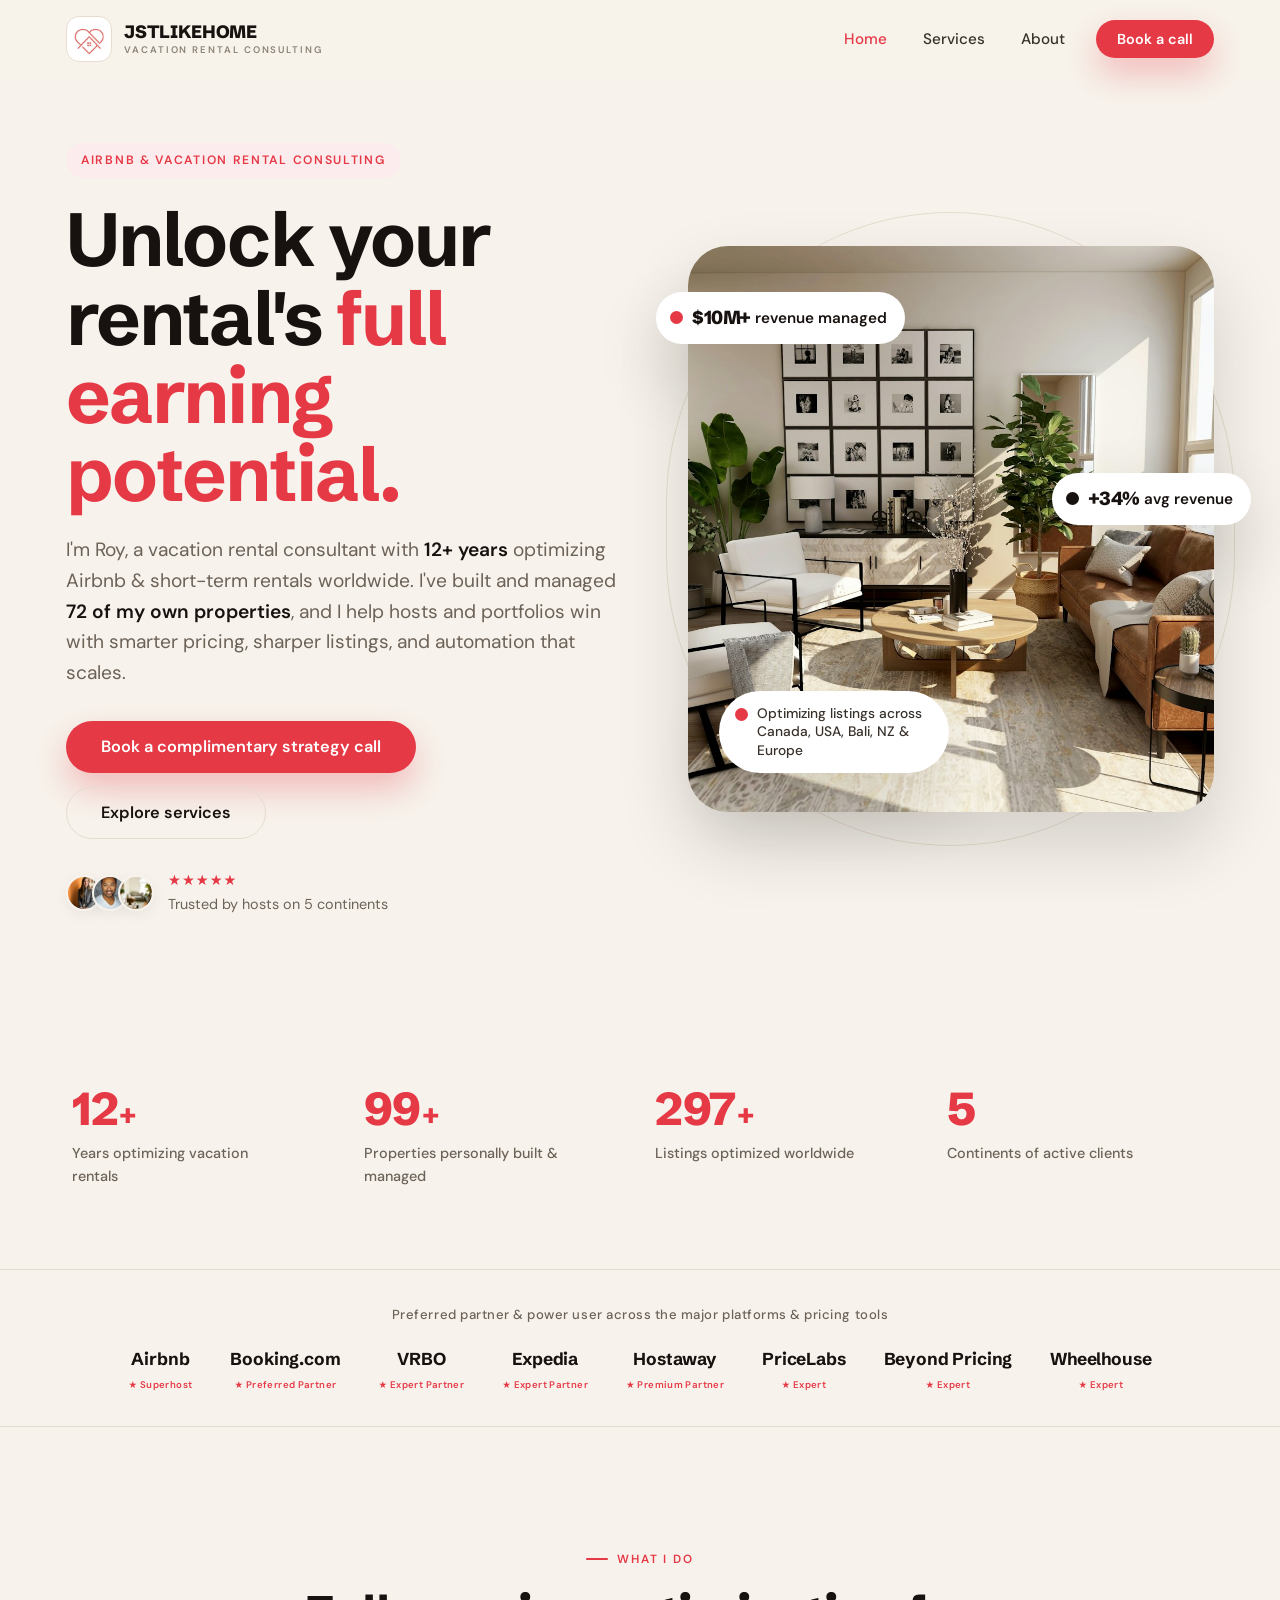
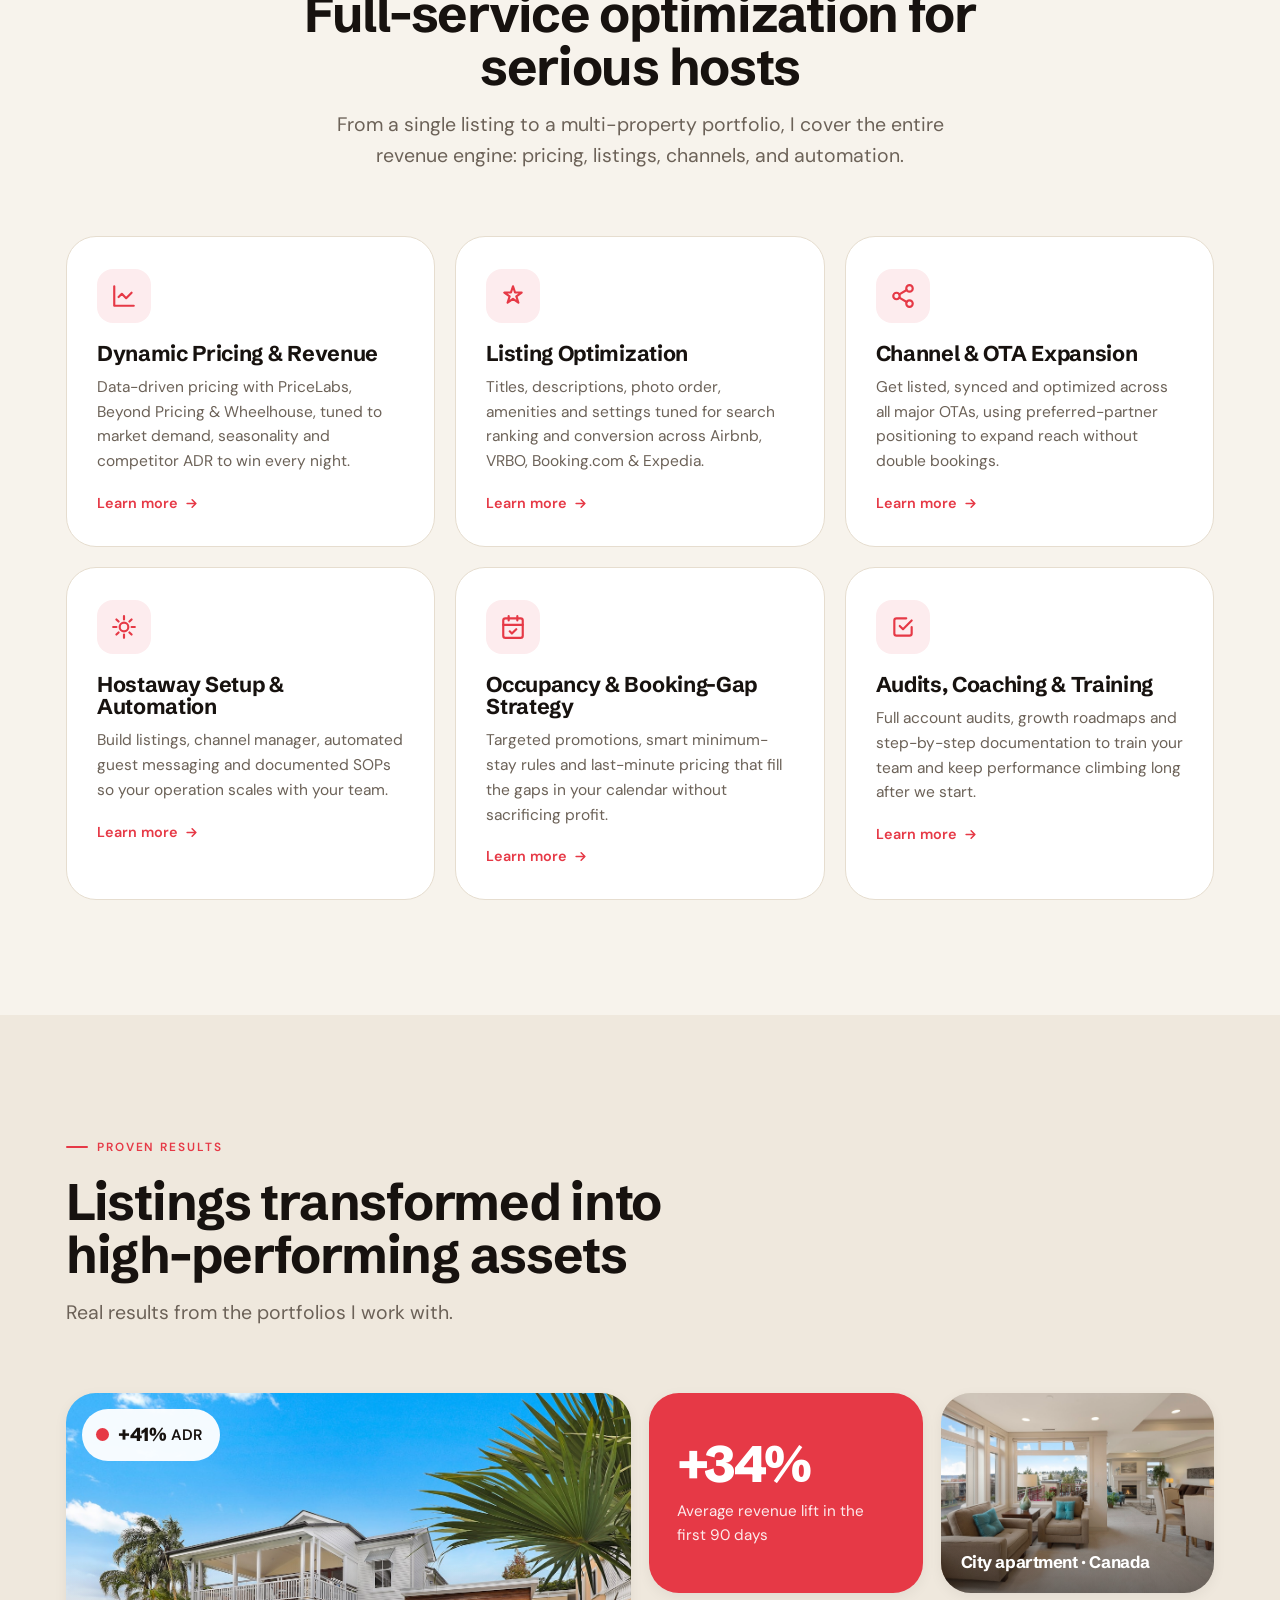
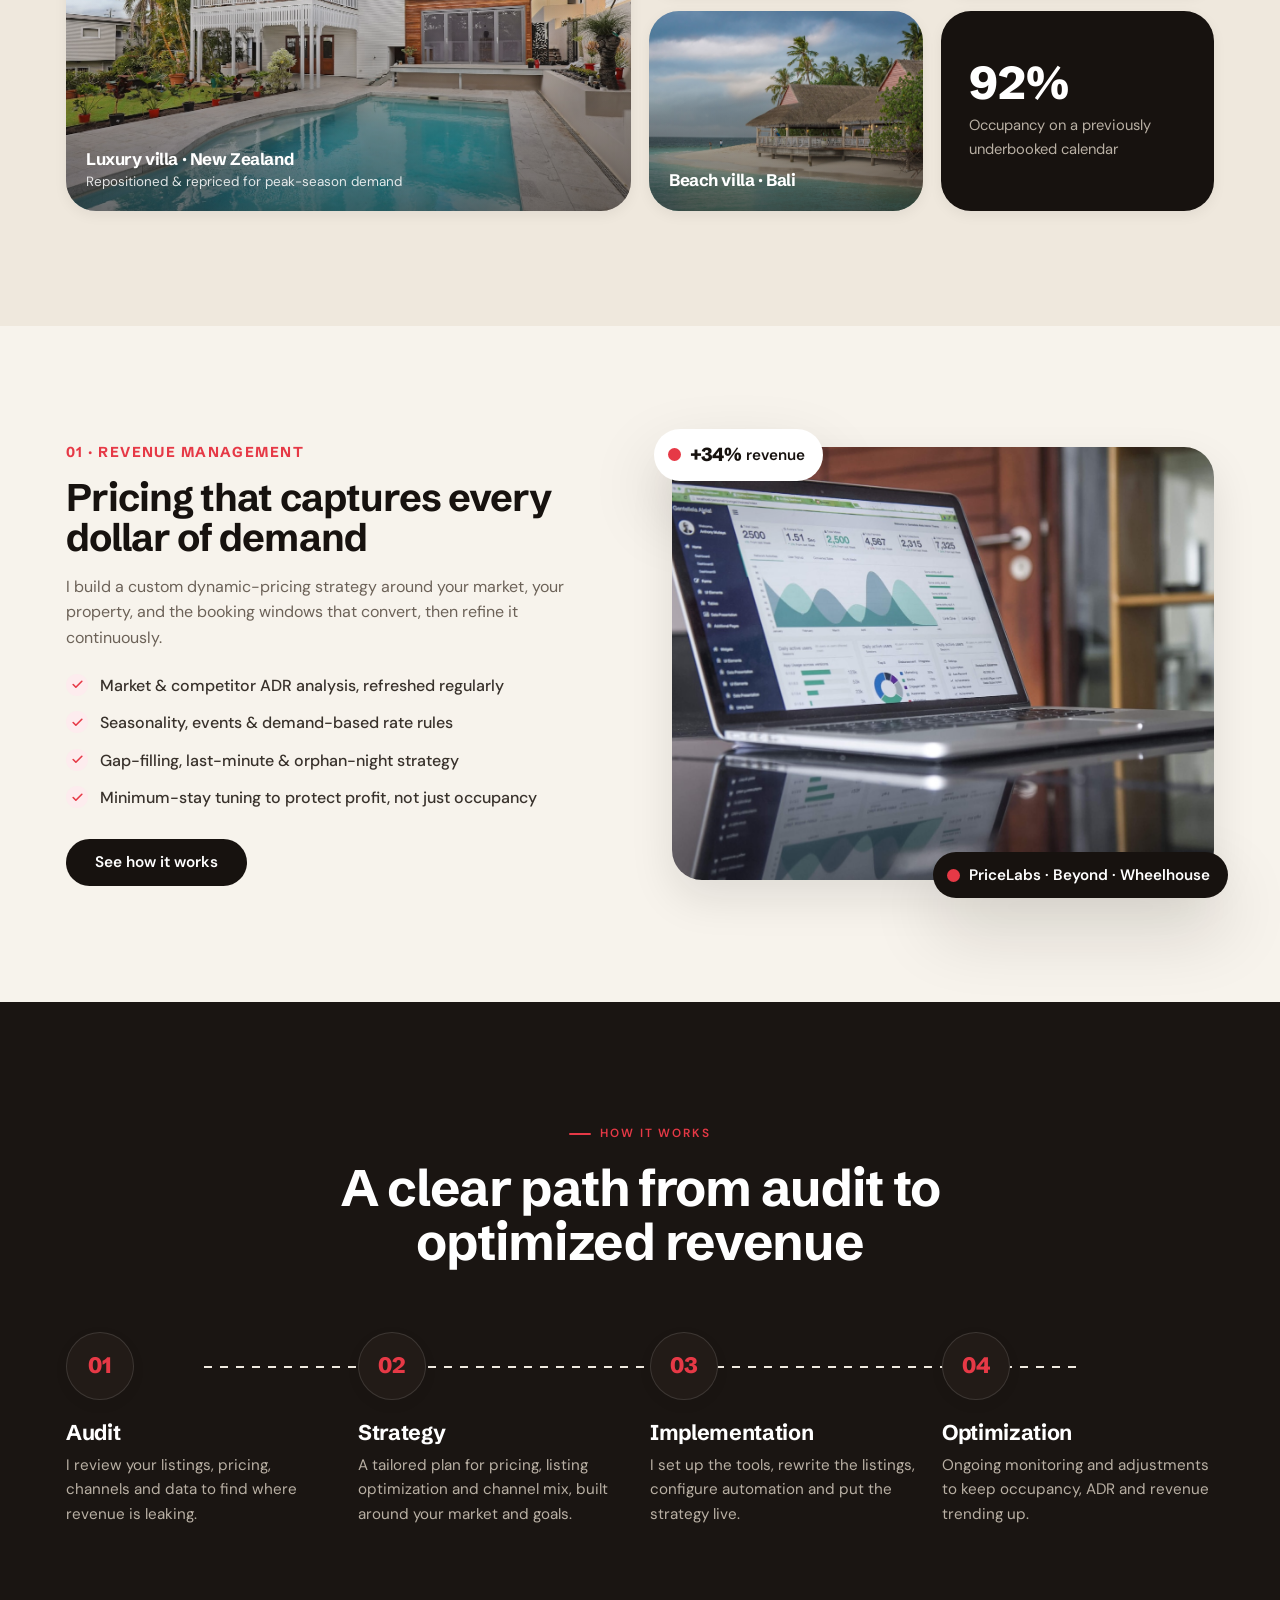
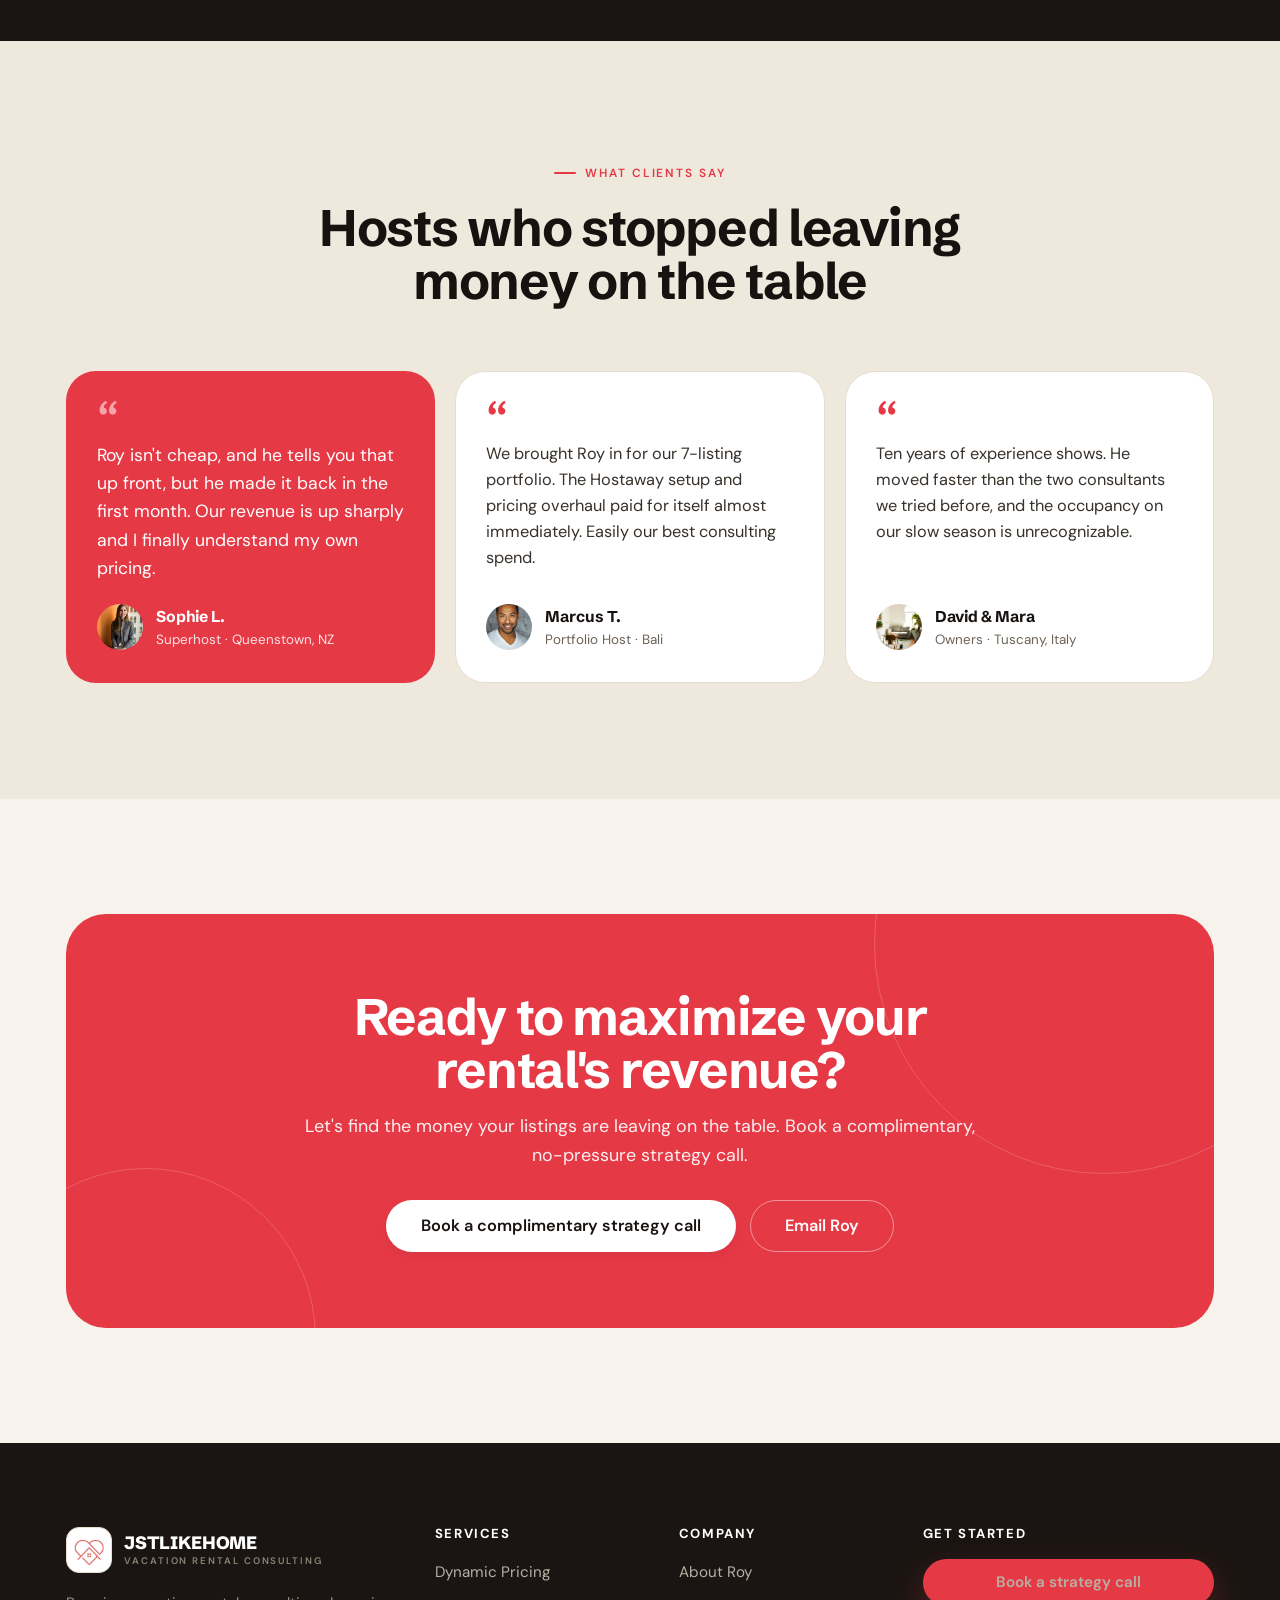
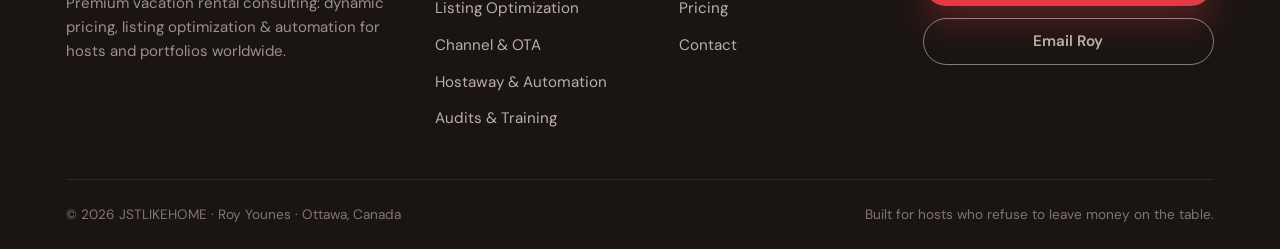
==== commit 1ae8f75f: "Tighten site copy (stop-slop): cut AI writing tells Remove adverbs (really, actually, just, smoothly" ====
--- a/index.html
+++ b/index.html
@@ -41,7 +41,7 @@
       <div class="container hero__grid">
         <div class="hero__copy reveal">
           <span class="eyebrow">Airbnb &amp; Vacation Rental Consulting</span>
-          <h1>Your rental's <span class="accent">full earning potential</span> — finally unlocked.</h1>
+          <h1>Unlock your rental's <span class="accent">full earning potential.</span></h1>
           <p class="hero__lede">I'm Roy, a vacation rental consultant with <strong>12+ years</strong> optimizing Airbnb &amp; short-term rentals worldwide. I've built and managed <strong>72 of my own properties</strong>, and I help hosts and portfolios win with smarter pricing, sharper listings, and automation that scales.</p>
           <div class="hero__actions">
             <a href="about.html#contact" class="btn btn--primary btn--lg">Book a complimentary strategy call</a>
@@ -84,7 +84,7 @@
     <!-- ============ TRUST BAR ============ -->
     <section class="trustbar">
       <div class="container">
-        <p class="trustbar__label">Preferred partner &amp; power user across every major platform &amp; pricing tool</p>
+        <p class="trustbar__label">Preferred partner &amp; power user across the major platforms &amp; pricing tools</p>
         <ul class="trustbar__logos">
           <li class="has-badge">Airbnb<span class="tb-badge">★ Superhost</span></li>
           <li class="has-badge">Booking.com<span class="tb-badge">★ Preferred Partner</span></li>
@@ -122,13 +122,13 @@
           <article class="s-card reveal" data-d="2">
             <div class="s-card__icon"><svg viewBox="0 0 24 24" fill="none" stroke="currentColor" stroke-width="2" stroke-linecap="round" stroke-linejoin="round"><circle cx="18" cy="5" r="3"/><circle cx="6" cy="12" r="3"/><circle cx="18" cy="19" r="3"/><path d="m8.6 13.5 6.8 4M15.4 6.5l-6.8 4"/></svg></div>
             <h3>Channel &amp; OTA Expansion</h3>
-            <p>Get listed, synced and optimized across all major OTAs, leveraging preferred-partner positioning to expand reach without double bookings.</p>
+            <p>Get listed, synced and optimized across all major OTAs, using preferred-partner positioning to expand reach without double bookings.</p>
             <a href="services.html#channels" class="s-card__more">Learn more <svg viewBox="0 0 24 24" fill="none" stroke="currentColor" stroke-width="2.5" stroke-linecap="round" stroke-linejoin="round"><path d="M5 12h14M13 6l6 6-6 6"/></svg></a>
           </article>
           <article class="s-card reveal">
             <div class="s-card__icon"><svg viewBox="0 0 24 24" fill="none" stroke="currentColor" stroke-width="2" stroke-linecap="round" stroke-linejoin="round"><path d="M12 2v3M12 19v3M2 12h3M19 12h3M5 5l2 2M17 17l2 2M19 5l-2 2M7 17l-2 2"/><circle cx="12" cy="12" r="4"/></svg></div>
             <h3>Hostaway Setup &amp; Automation</h3>
-            <p>Build listings, channel manager, automated guest messaging and documented SOPs so your operation runs smoothly and scales with your team.</p>
+            <p>Build listings, channel manager, automated guest messaging and documented SOPs so your operation scales with your team.</p>
             <a href="services.html#automation" class="s-card__more">Learn more <svg viewBox="0 0 24 24" fill="none" stroke="currentColor" stroke-width="2.5" stroke-linecap="round" stroke-linejoin="round"><path d="M5 12h14M13 6l6 6-6 6"/></svg></a>
           </article>
           <article class="s-card reveal" data-d="1">
@@ -153,7 +153,7 @@
         <div class="section-head reveal">
           <span class="kicker">Proven results</span>
           <h2>Listings transformed into high-performing assets</h2>
-          <p class="lede">A look at the kind of outcomes smarter pricing and sharper listings deliver across the portfolios I work with.</p>
+          <p class="lede">Real results from the portfolios I work with.</p>
         </div>
         <div class="bento reveal">
           <div class="bento__item bento__item--photo span-2 row-2">
@@ -181,7 +181,7 @@
           <div class="feature__copy reveal" data-d="1">
             <span class="feature__num">01 · REVENUE MANAGEMENT</span>
             <h2>Pricing that captures every dollar of demand</h2>
-            <p>I don't just "set and forget" a pricing tool. I build a custom dynamic-pricing strategy around your market, your property, and the booking windows that actually convert, then refine it continuously.</p>
+            <p>I build a custom dynamic-pricing strategy around your market, your property, and the booking windows that convert, then refine it continuously.</p>
             <ul class="feature__list">
               <li>Market &amp; competitor ADR analysis, refreshed regularly</li>
               <li>Seasonality, events &amp; demand-based rate rules</li>
@@ -203,7 +203,7 @@
         </div>
         <div class="process">
           <div class="process__line" aria-hidden="true"></div>
-          <div class="p-step reveal"><div class="p-step__num">01</div><h3>Audit</h3><p>I review your listings, pricing, channels and data to find exactly where revenue is leaking.</p></div>
+          <div class="p-step reveal"><div class="p-step__num">01</div><h3>Audit</h3><p>I review your listings, pricing, channels and data to find where revenue is leaking.</p></div>
           <div class="p-step reveal" data-d="1"><div class="p-step__num">02</div><h3>Strategy</h3><p>A tailored plan for pricing, listing optimization and channel mix, built around your market and goals.</p></div>
           <div class="p-step reveal" data-d="2"><div class="p-step__num">03</div><h3>Implementation</h3><p>I set up the tools, rewrite the listings, configure automation and put the strategy live.</p></div>
           <div class="p-step reveal" data-d="3"><div class="p-step__num">04</div><h3>Optimization</h3><p>Ongoing monitoring and adjustments to keep occupancy, ADR and revenue trending up.</p></div>
@@ -231,7 +231,7 @@
           </div>
           <div class="quote reveal" data-d="2">
             <div class="quote__mark">&ldquo;</div>
-            <p class="quote__text">Ten years of experience really shows. He moved faster than the two consultants we tried before, and the occupancy on our slow season is unrecognizable.</p>
+            <p class="quote__text">Ten years of experience shows. He moved faster than the two consultants we tried before, and the occupancy on our slow season is unrecognizable.</p>
             <div class="quote__by"><span class="quote__av" style="background-image:url('assets/img/balcony.jpg')"></span><div><div class="quote__name">David &amp; Mara</div><div class="quote__role">Owners · Tuscany, Italy</div></div></div>
           </div>
         </div>
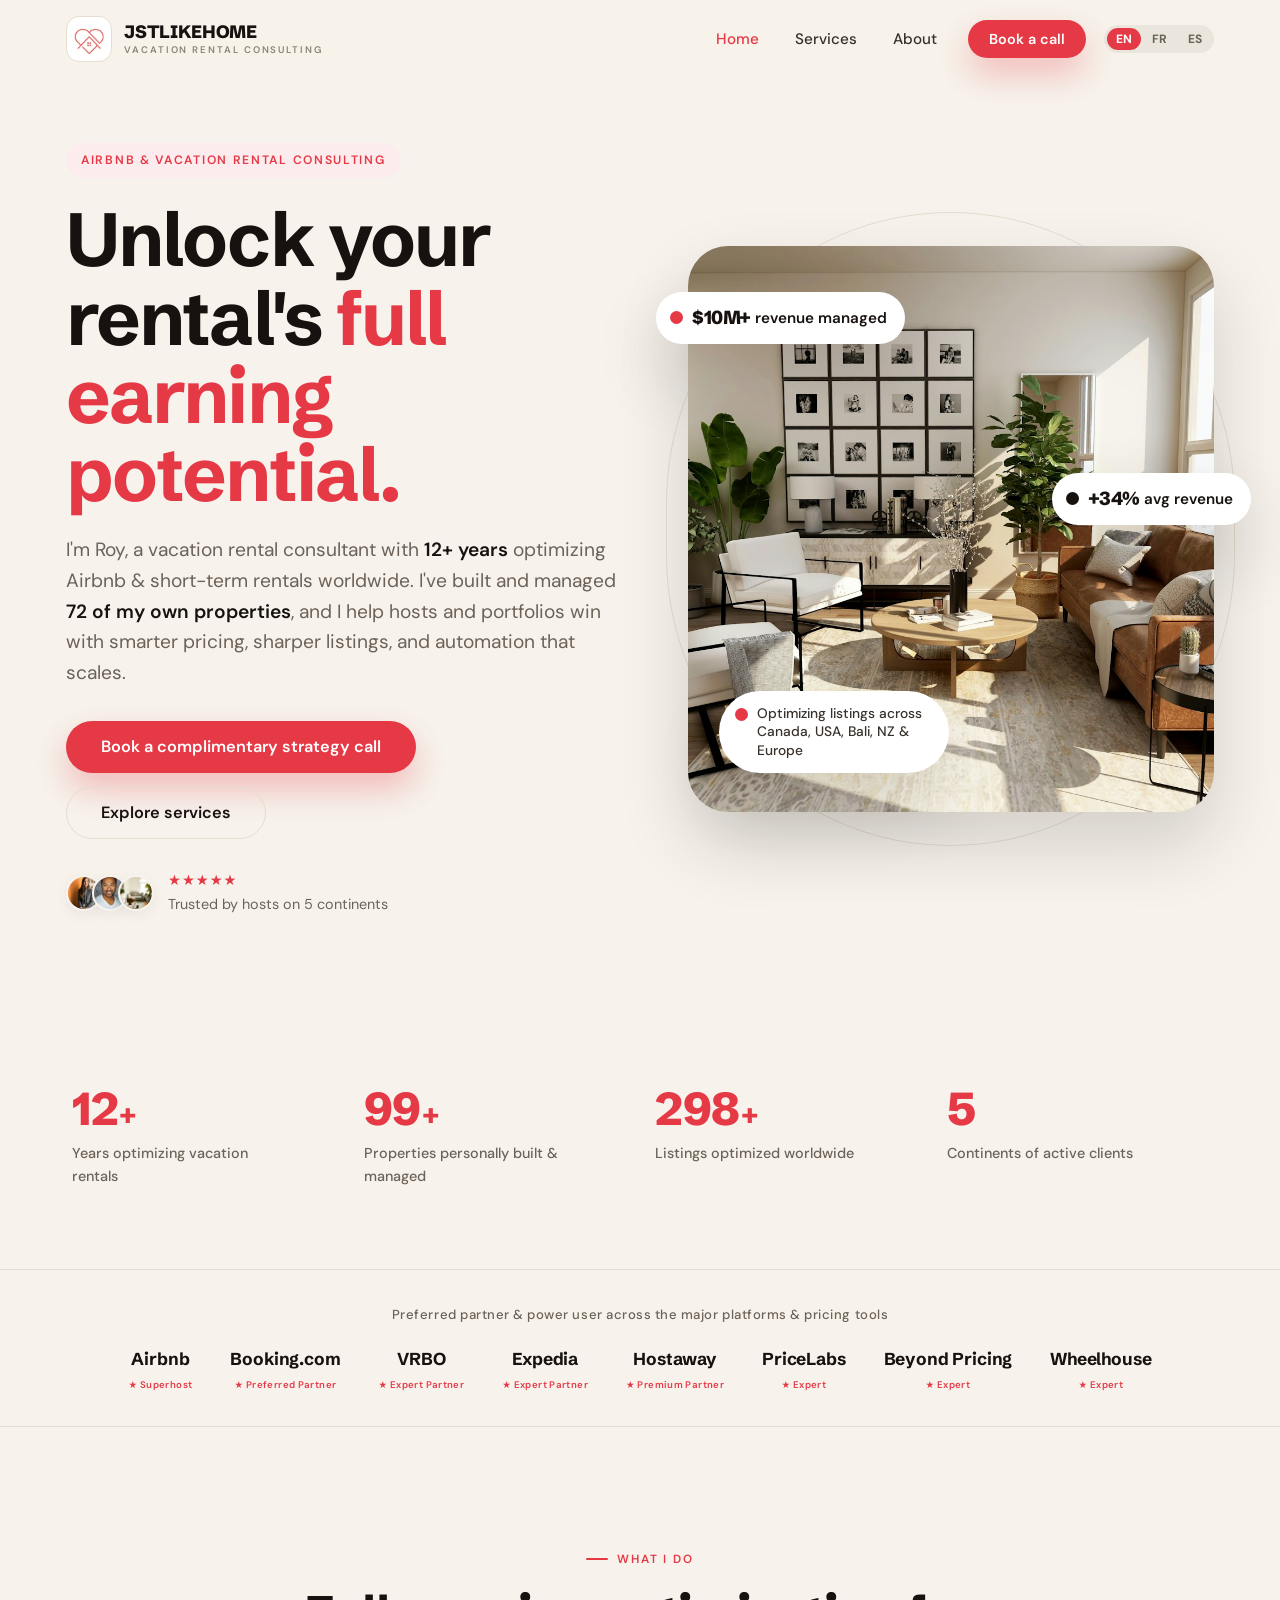
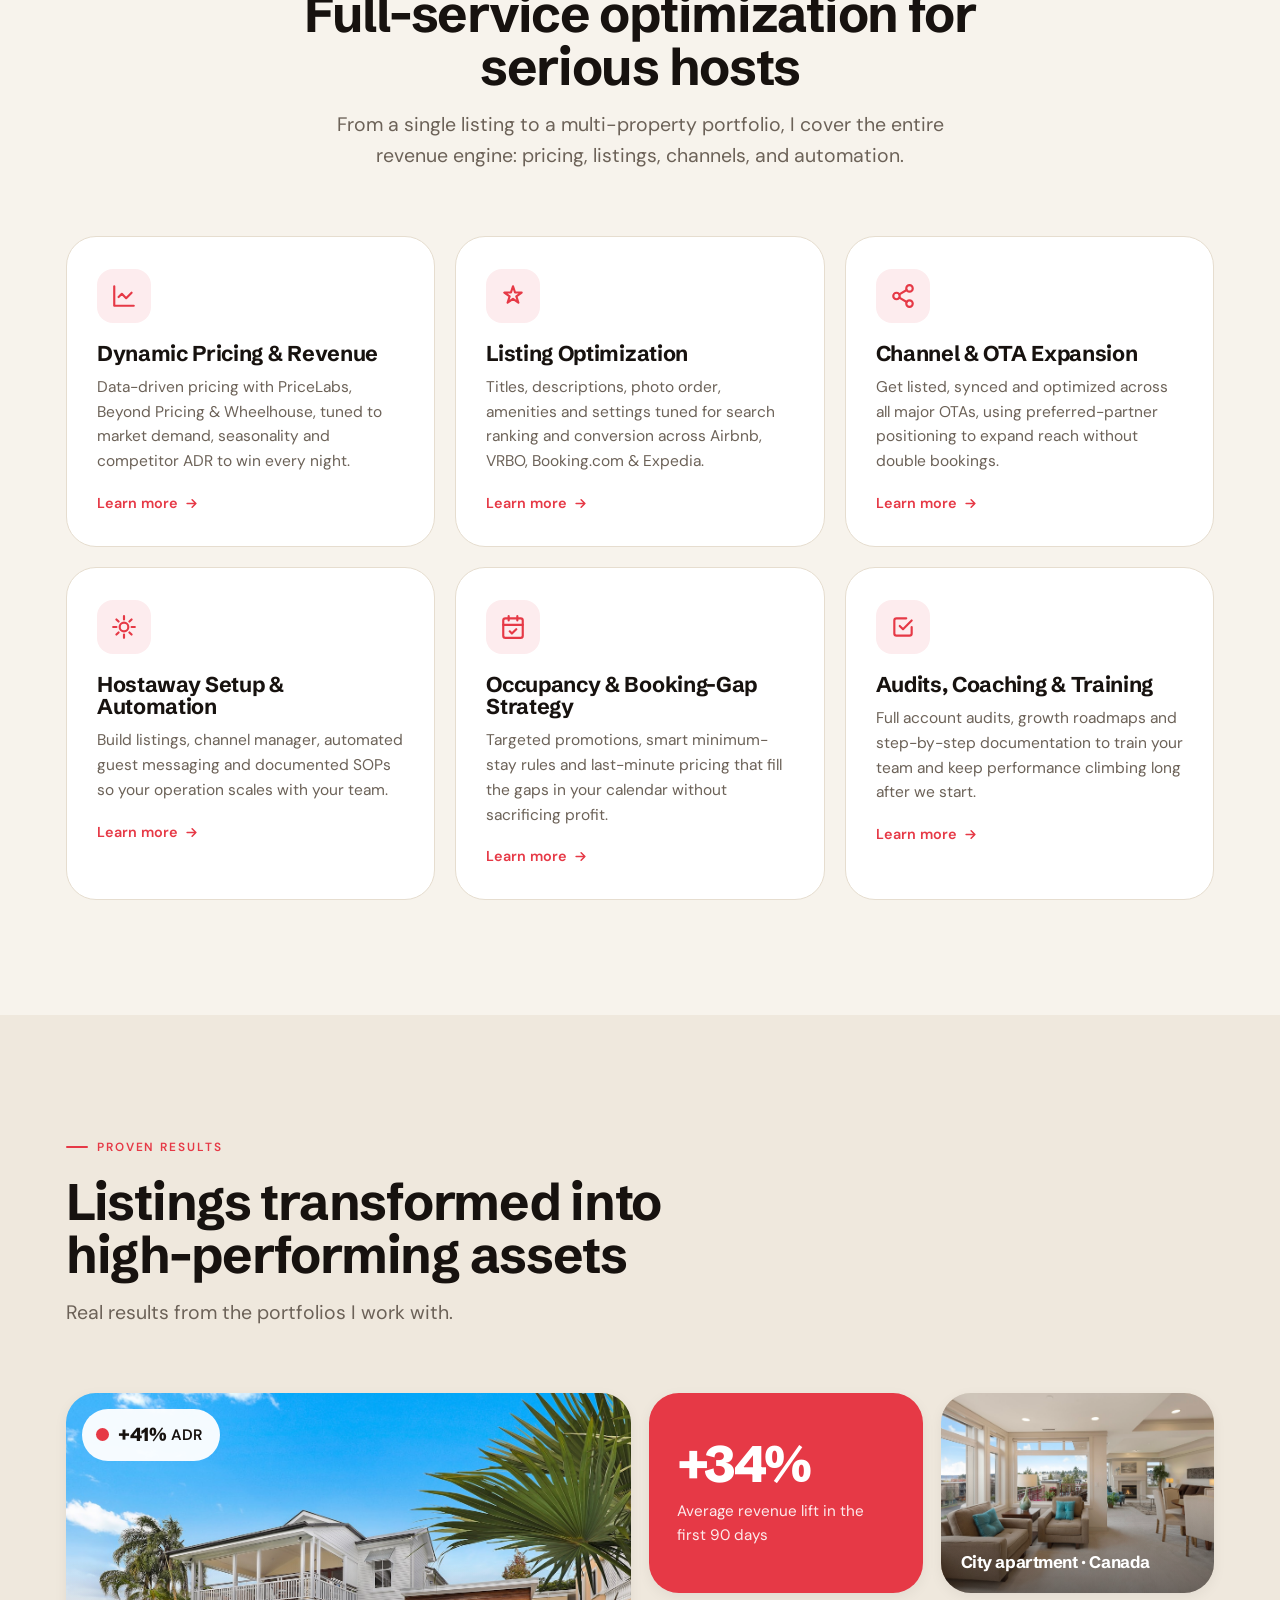
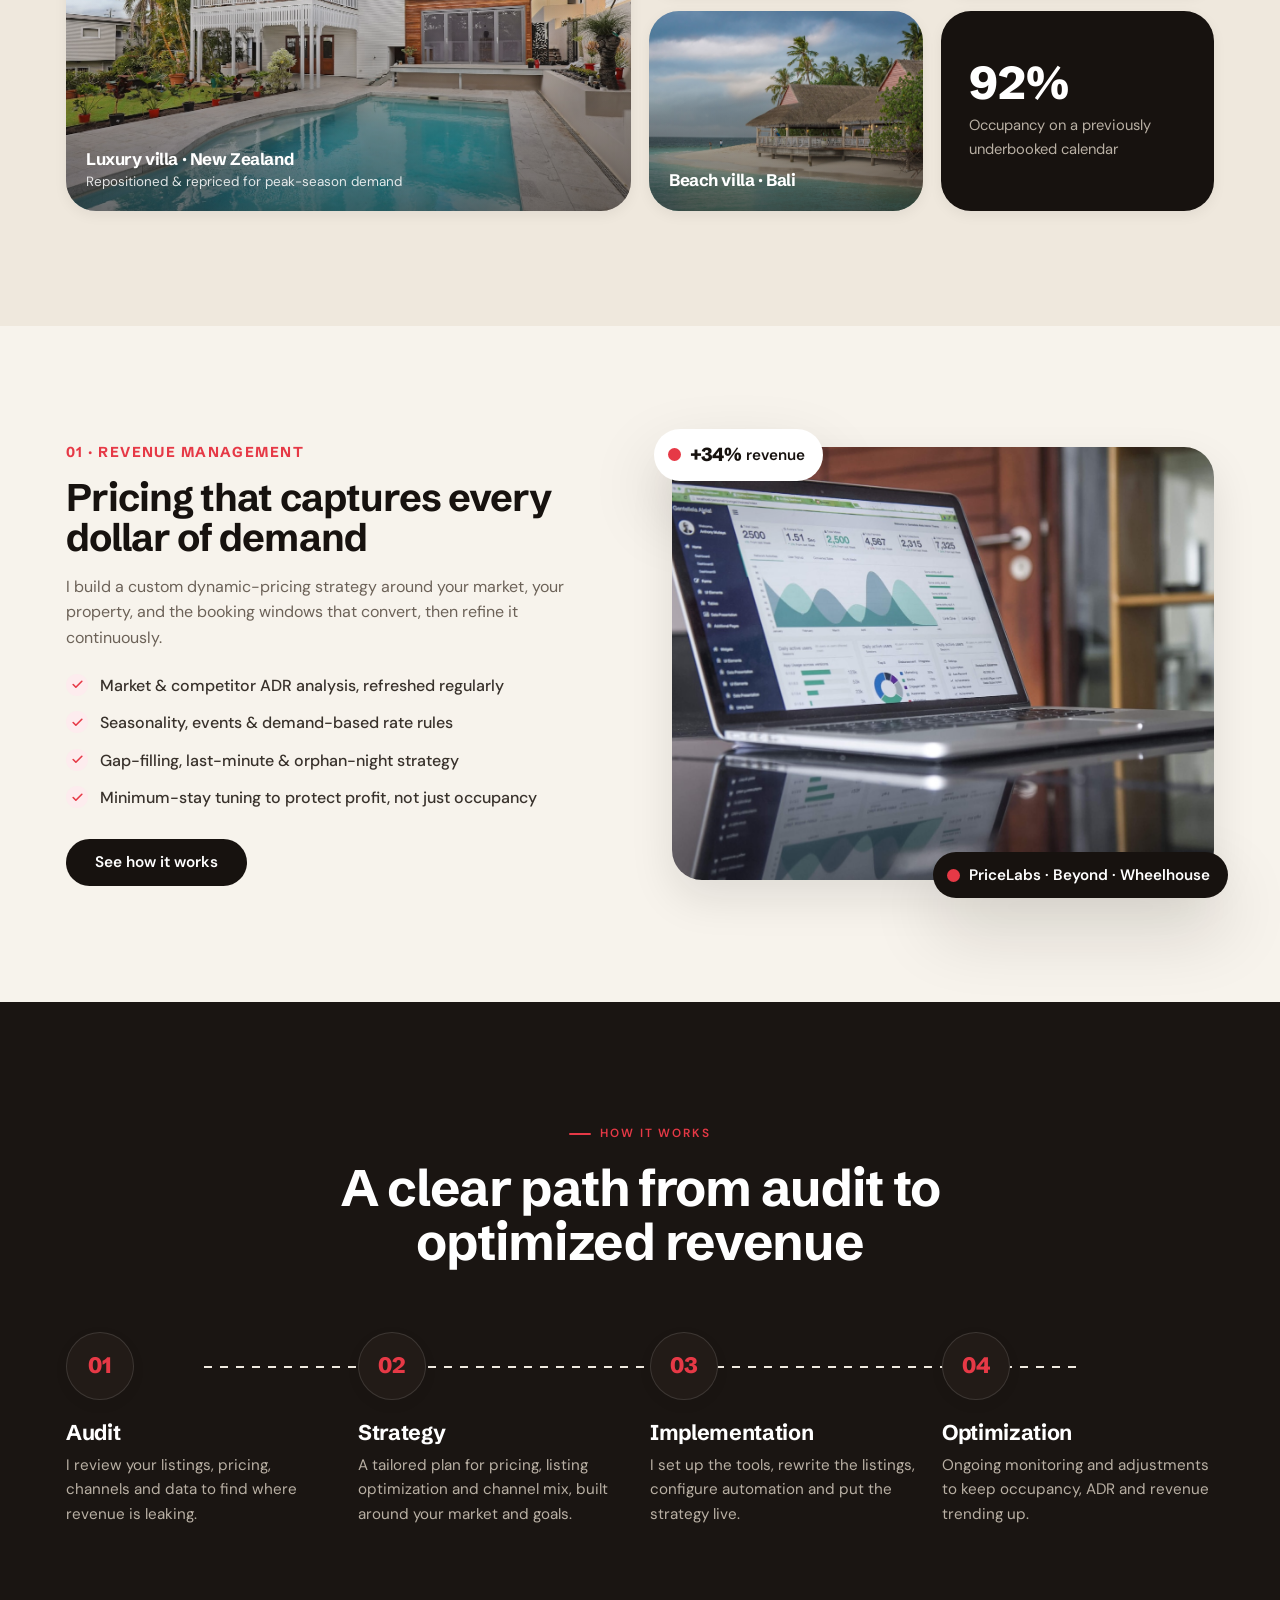
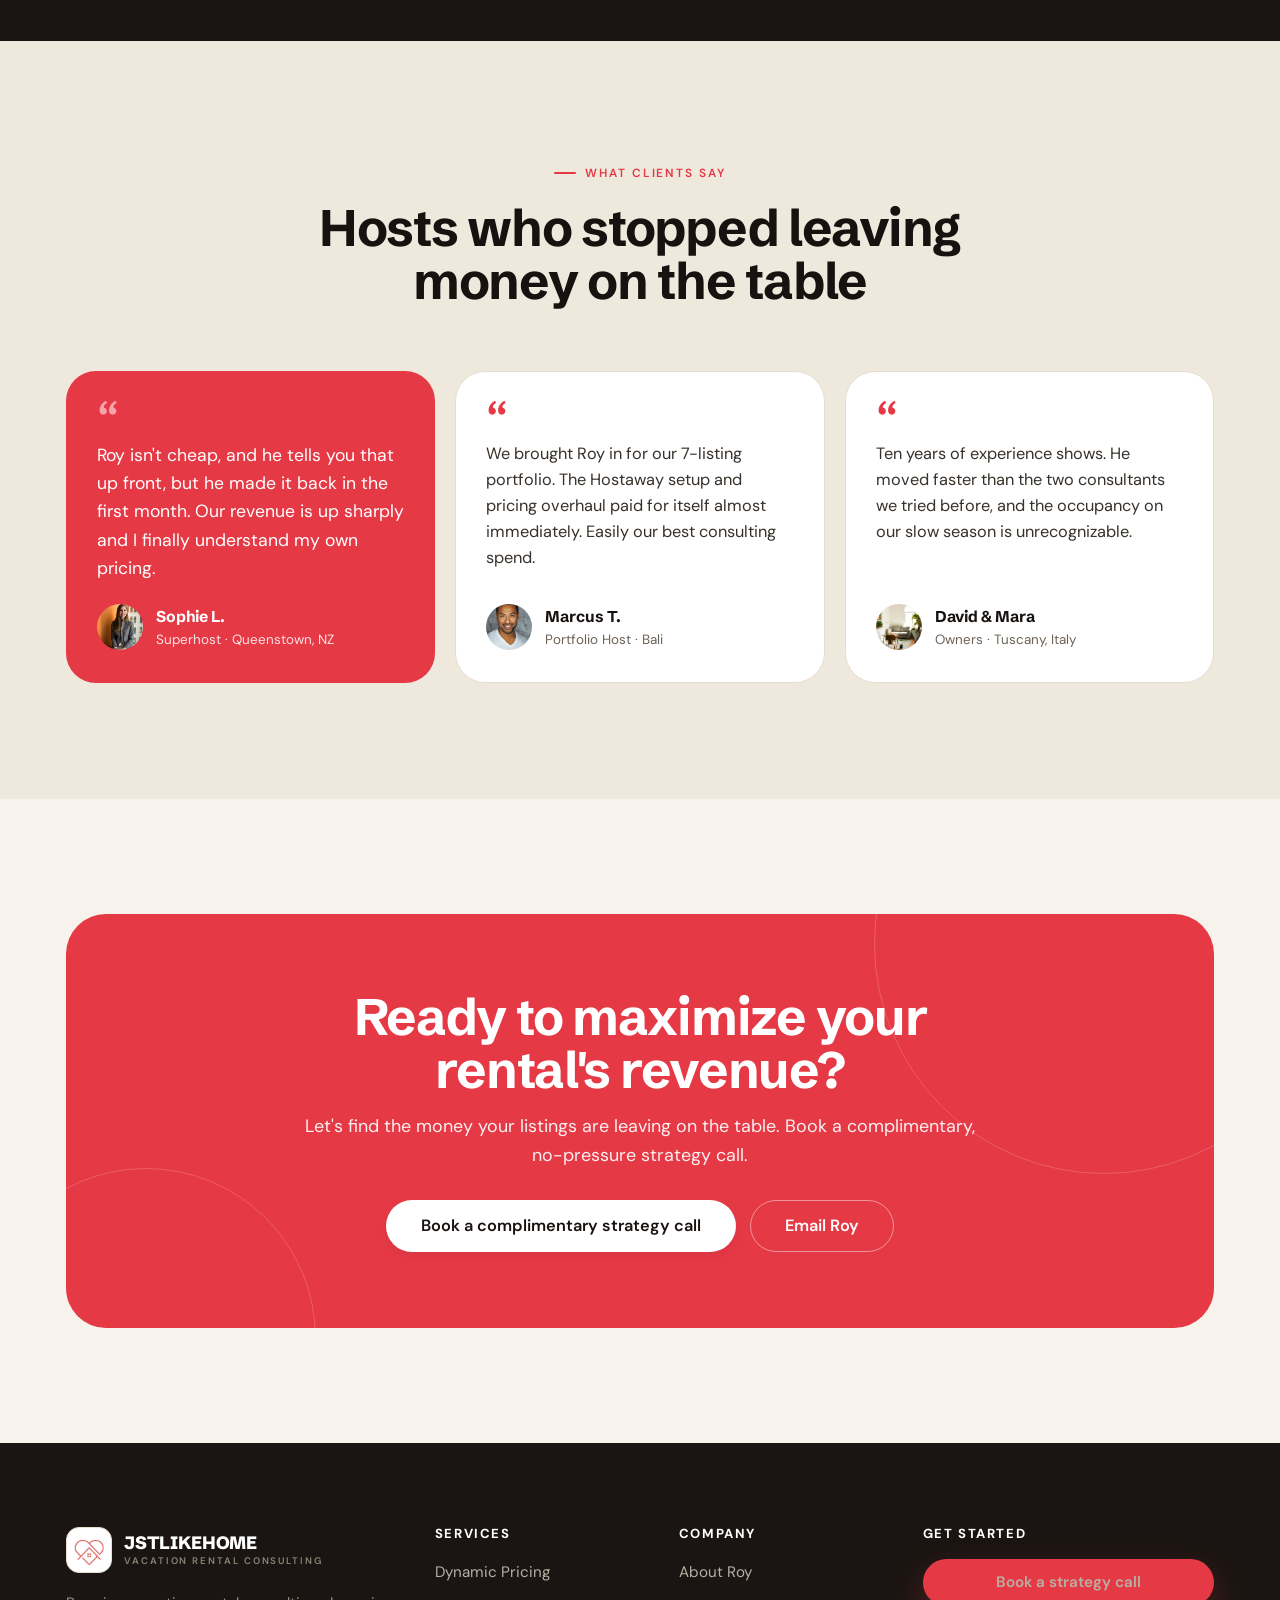
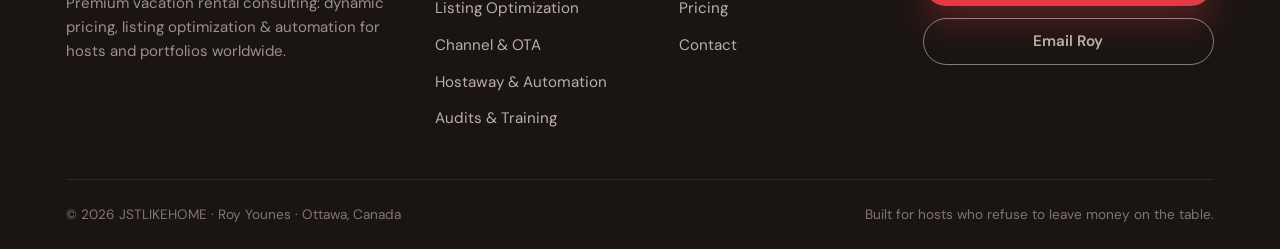
==== commit 3ae6c524: "Add EN/FR/ES language switcher + translate home page - New /i18n.js: text-node language engine, Engl" ====
--- a/index.html
+++ b/index.html
@@ -30,6 +30,7 @@
         <a href="services.html">Services</a>
         <a href="about.html">About</a>
         <a href="about.html#contact" class="btn btn--primary btn--sm nav-cta">Book a call</a>
+        <div id="langswitch" style="margin-left:12px"></div>
       </nav>
       <button class="nav-toggle" id="nav-toggle" aria-label="Open menu" aria-expanded="false" aria-controls="main-nav"><span></span><span></span><span></span></button>
     </div>
@@ -298,5 +299,6 @@
   </footer>
 
   <script src="script.js"></script>
+  <script src="/i18n.js"></script>
 </body>
 </html>
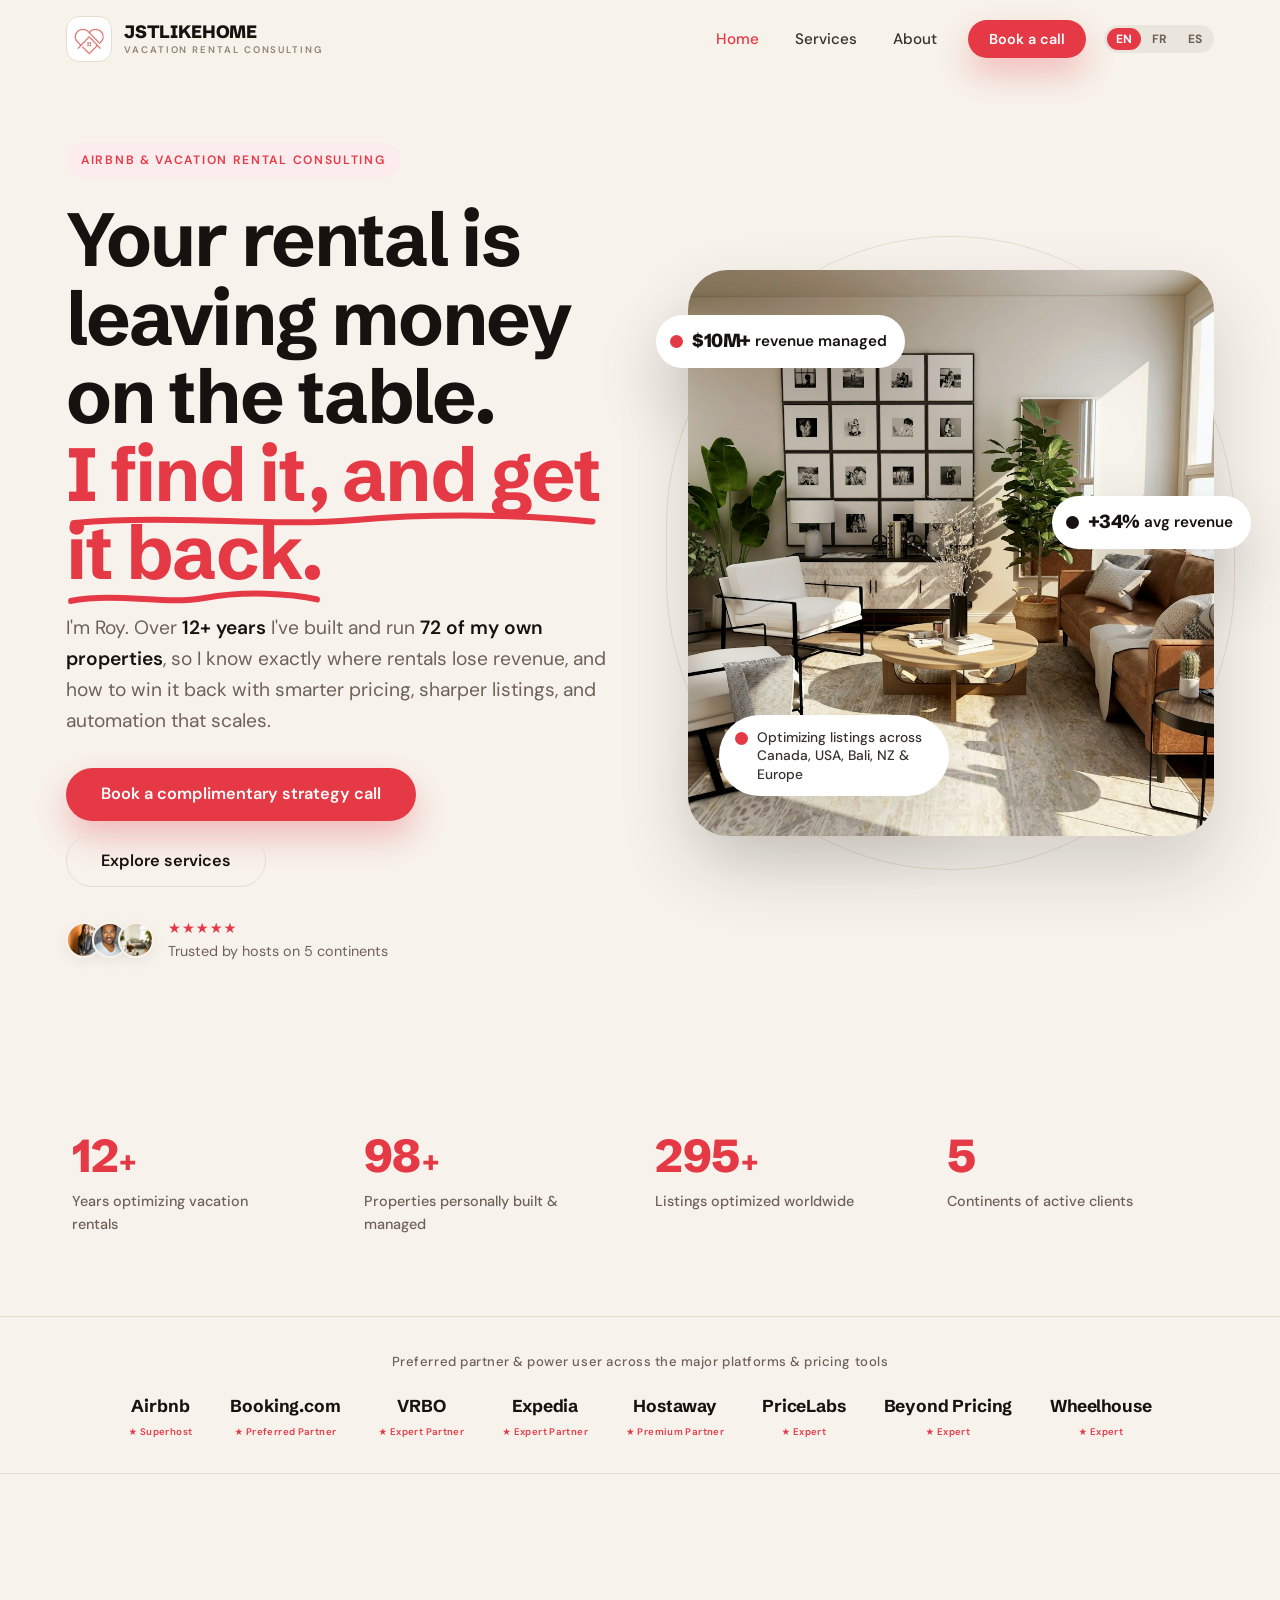
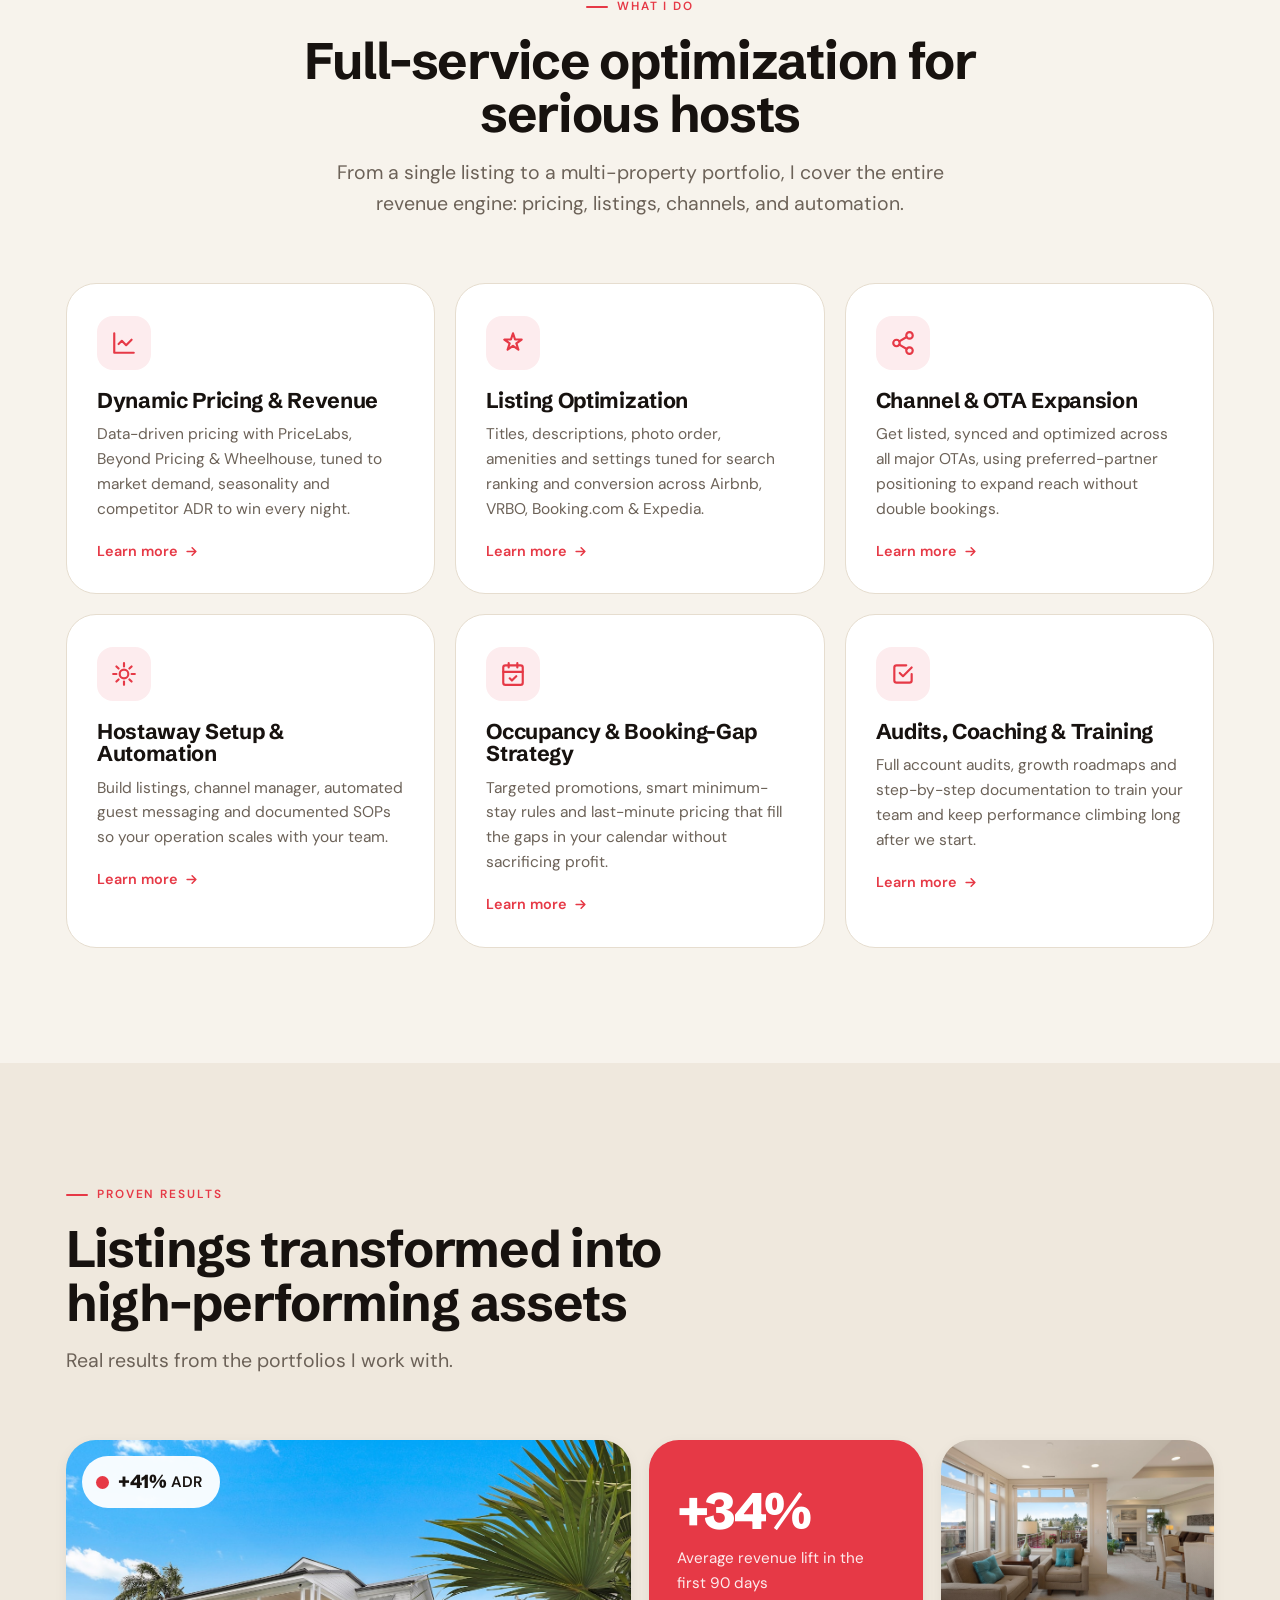
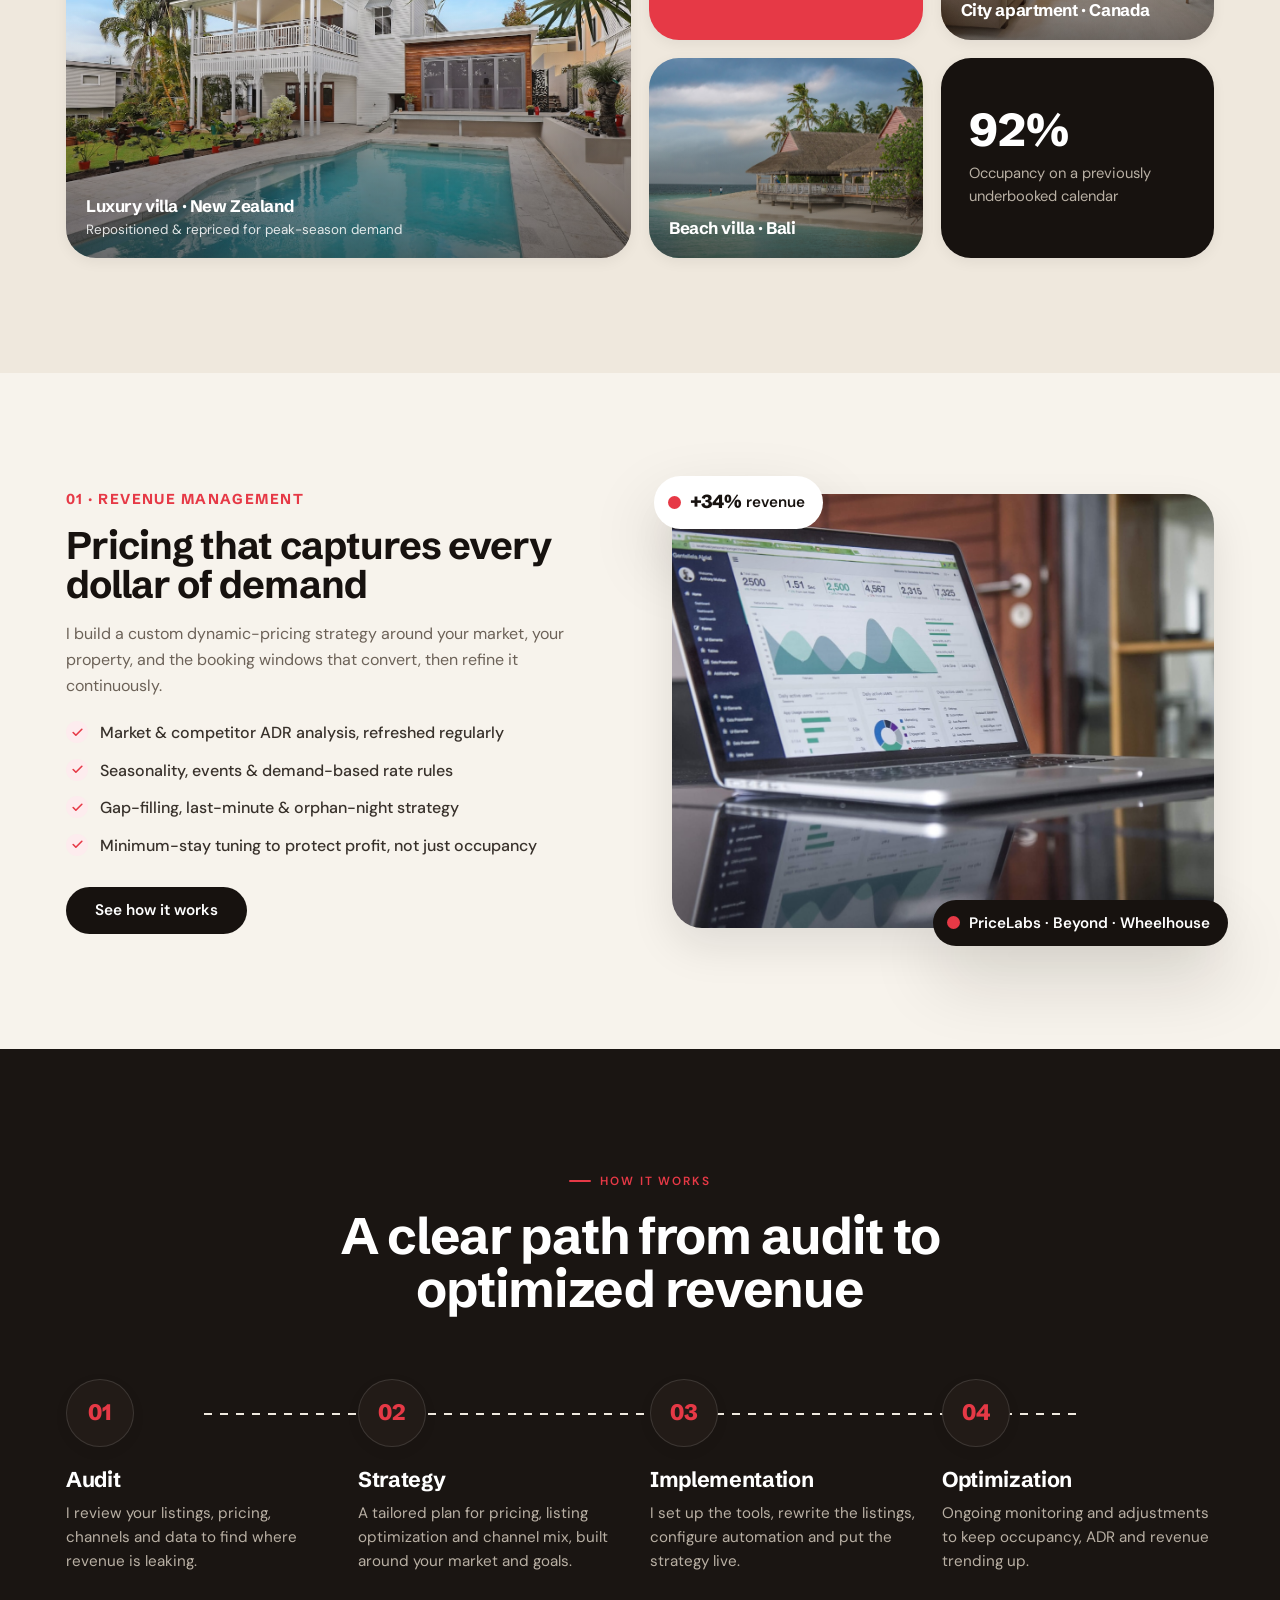
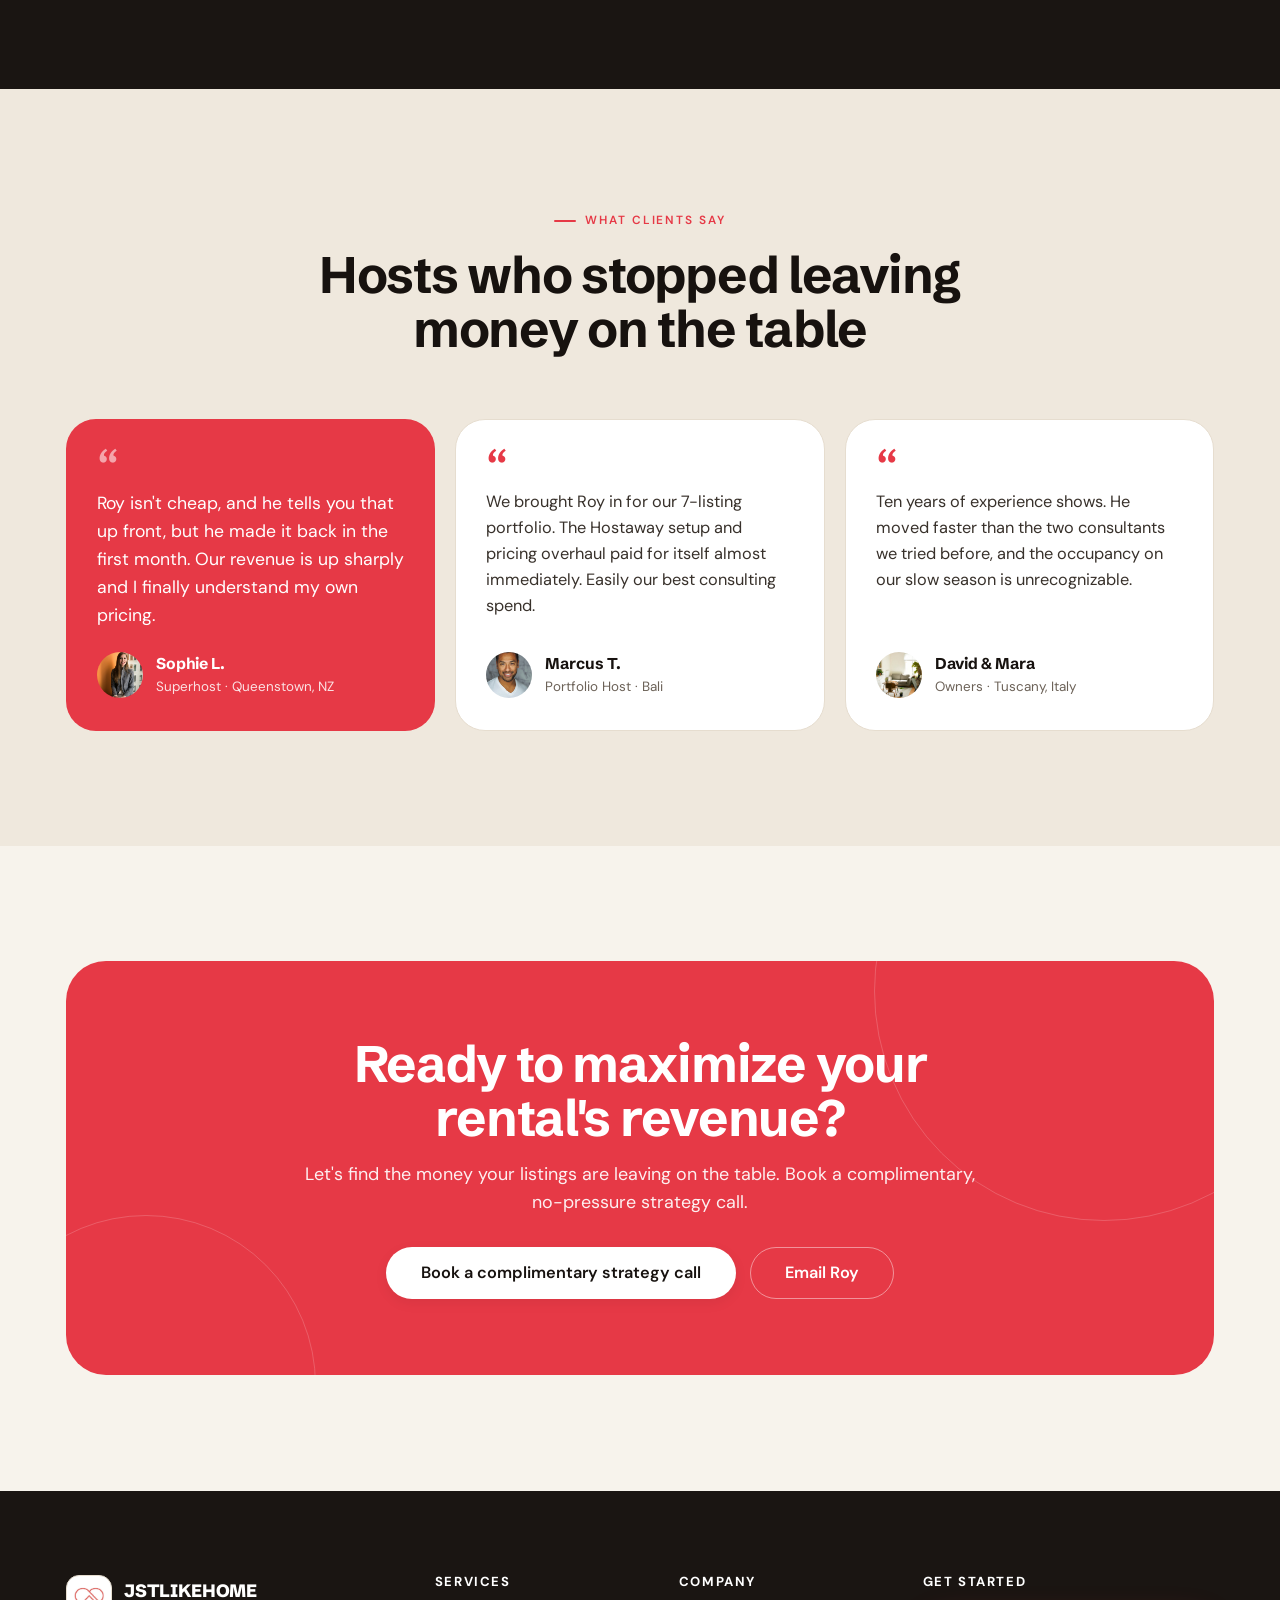
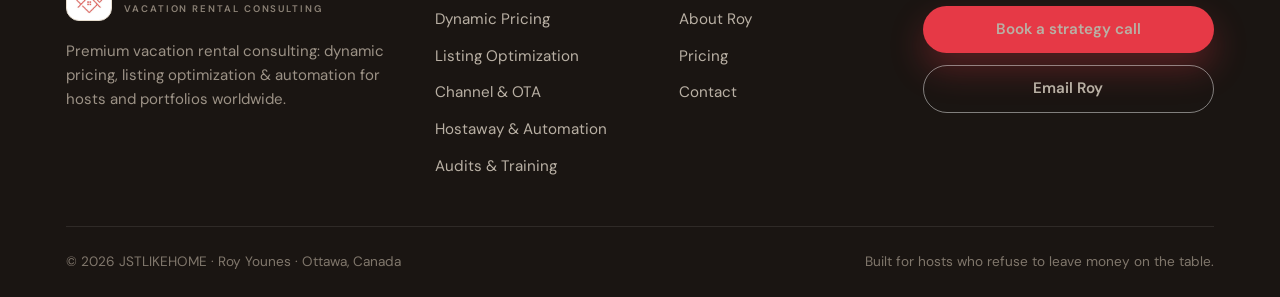
==== commit a0e2bbf9: "Rewrite home hero for a stronger hook Headline now leads with the prospect's hidden problem and a co" ====
--- a/index.html
+++ b/index.html
@@ -42,8 +42,8 @@
       <div class="container hero__grid">
         <div class="hero__copy reveal">
           <span class="eyebrow">Airbnb &amp; Vacation Rental Consulting</span>
-          <h1>Unlock your rental's <span class="accent">full earning potential.</span></h1>
-          <p class="hero__lede">I'm Roy, a vacation rental consultant with <strong>12+ years</strong> optimizing Airbnb &amp; short-term rentals worldwide. I've built and managed <strong>72 of my own properties</strong>, and I help hosts and portfolios win with smarter pricing, sharper listings, and automation that scales.</p>
+          <h1>Your rental is leaving money on the table. <br><span class="accent">I find it, and get it back.</span></h1>
+          <p class="hero__lede">I'm Roy. Over <strong>12+ years</strong> I've built and run <strong>72 of my own properties</strong>, so I know exactly where rentals lose revenue, and how to win it back with smarter pricing, sharper listings, and automation that scales.</p>
           <div class="hero__actions">
             <a href="about.html#contact" class="btn btn--primary btn--lg">Book a complimentary strategy call</a>
             <a href="services.html" class="btn btn--ghost btn--lg">Explore services</a>
--- a/styles.css
+++ b/styles.css
@@ -70,9 +70,7 @@
 h1 { font-size: clamp(2.6rem, 6vw, 4.7rem); }
 h2 { font-size: clamp(2rem, 4.3vw, 3.2rem); }
 h3 { font-size: 1.34rem; letter-spacing: -0.015em; }
-.display { font-weight: 800; }
 .accent { color: var(--coral); }
-.serif-i { font-style: italic; }
 
 .kicker {
   display: inline-flex; align-items: center;
@@ -180,7 +178,16 @@
 .hero__grid { display: grid; grid-template-columns: 1.04fr 0.96fr; gap: clamp(28px, 4vw, 56px); align-items: center; }
 .hero__copy { max-width: 36rem; }
 .hero h1 { margin-bottom: 22px; }
-.hero h1 .accent { display: inline; }
+.hero h1 .accent {
+  display: inline;
+  color: var(--coral);
+  -webkit-box-decoration-break: clone; box-decoration-break: clone;
+  background-image: url("data:image/svg+xml,%3Csvg xmlns='http://www.w3.org/2000/svg' viewBox='0 0 240 16' preserveAspectRatio='none'%3E%3Cpath d='M4 10 C 50 4 92 13 130 8 S 210 5 236 9' fill='none' stroke='%23E63946' stroke-width='4' stroke-linecap='round'/%3E%3C/svg%3E");
+  background-repeat: no-repeat;
+  background-position: 0 100%;
+  background-size: 100% 0.32em;
+  padding-bottom: 0.16em;
+}
 .hero__lede { font-size: clamp(1.06rem, 1.5vw, 1.2rem); color: var(--muted); margin-bottom: 32px; }
 .hero__lede strong { color: var(--ink); font-weight: 600; }
 .hero__actions { display: flex; flex-wrap: wrap; margin-bottom: 16px; }
@@ -213,7 +220,6 @@
 .stat__num { font-family: var(--font-display); font-weight: 800; font-size: clamp(2.2rem, 3.6vw, 3rem); color: var(--coral); line-height: 1; letter-spacing: -0.03em; display: flex; align-items: baseline; }
 .stat__suffix { font-size: 0.6em; margin-left: 2px; }
 .stat__label { margin-top: 10px; font-size: 0.9rem; color: var(--muted); font-weight: 500; max-width: 14em; }
-.stats--ondark .stat__label { color: #b9b0a4; }
 
 /* ---------- Trust / logos ---------- */
 .trustbar { padding: 34px 0; border-top: 1px solid var(--line); border-bottom: 1px solid var(--line); }
@@ -355,8 +361,6 @@
 /* ---------- About hero ---------- */
 .about-hero { display: grid; grid-template-columns: 0.85fr 1.15fr; gap: clamp(32px, 5vw, 64px); align-items: center; }
 .about-hero__photo { position: relative; }
-.about-hero__photo-img { aspect-ratio: 4/4.6; border-radius: var(--r-xl); overflow: hidden; box-shadow: var(--shadow-lg); }
-.about-hero__photo-img img { width: 100%; height: 100%; object-fit: cover; }
 .about-brandcard { aspect-ratio: 4/4.6; border-radius: var(--r-xl); overflow: hidden; box-shadow: var(--shadow-lg); border: 1px solid var(--line); display: grid; place-items: center; padding: 14%; background: radial-gradient(130% 100% at 50% 0%, #fff 60%, var(--coral-50) 100%); }
 .about-brandcard img { width: 100%; max-width: 320px; }
 .about-hero__photo .float-pill { bottom: 24px; left: -22px; }
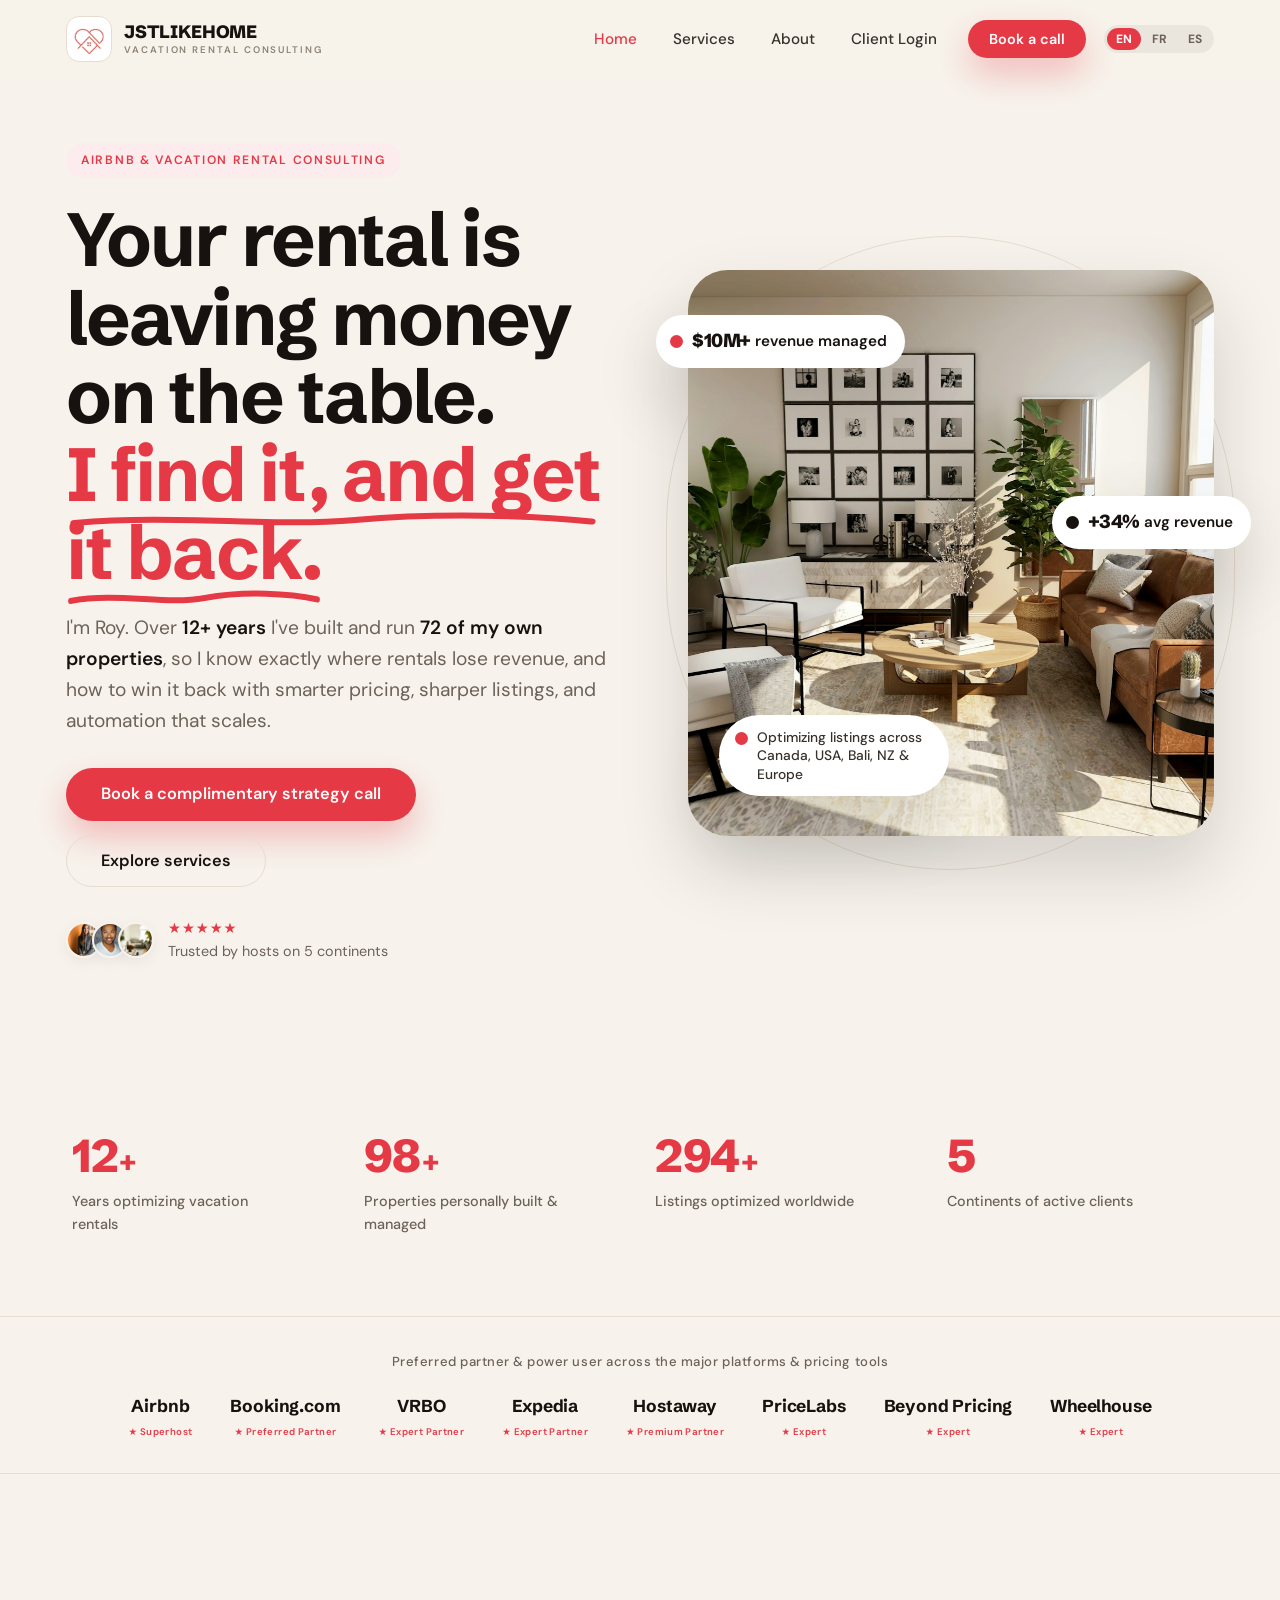
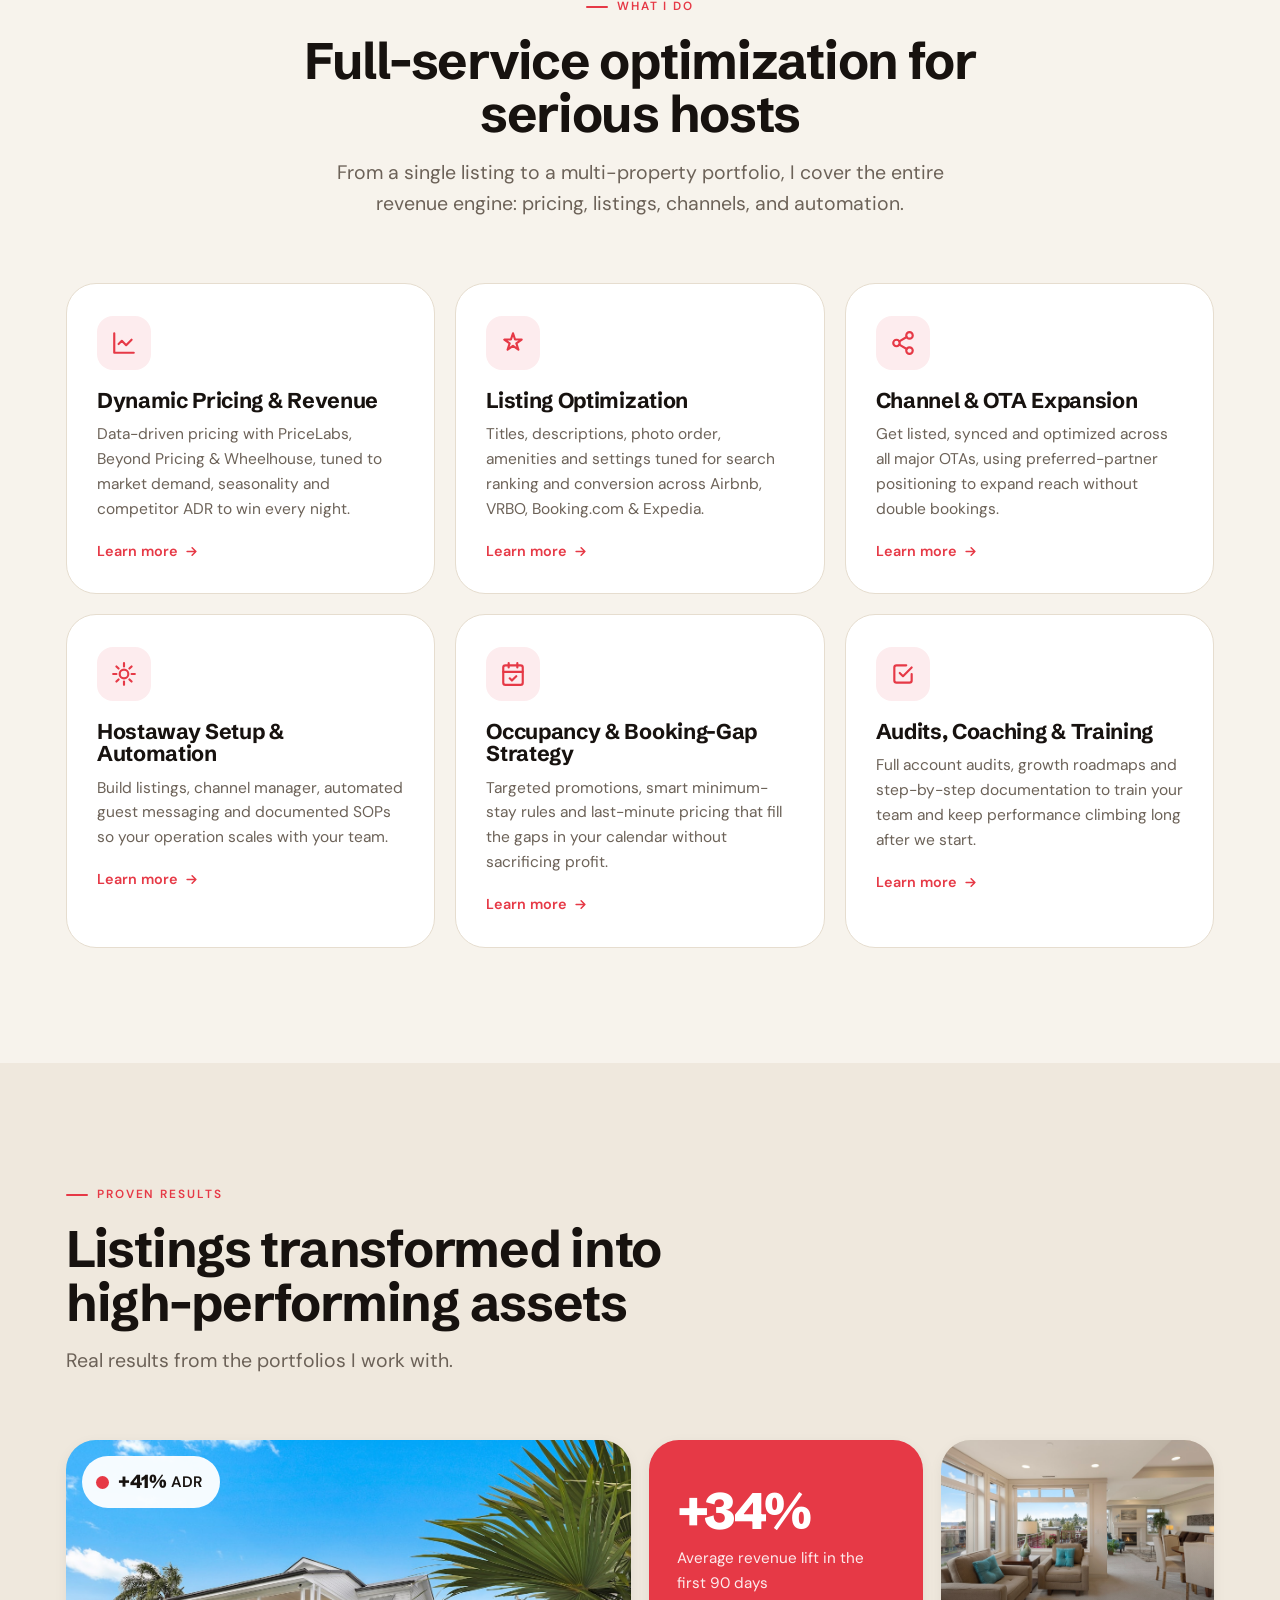
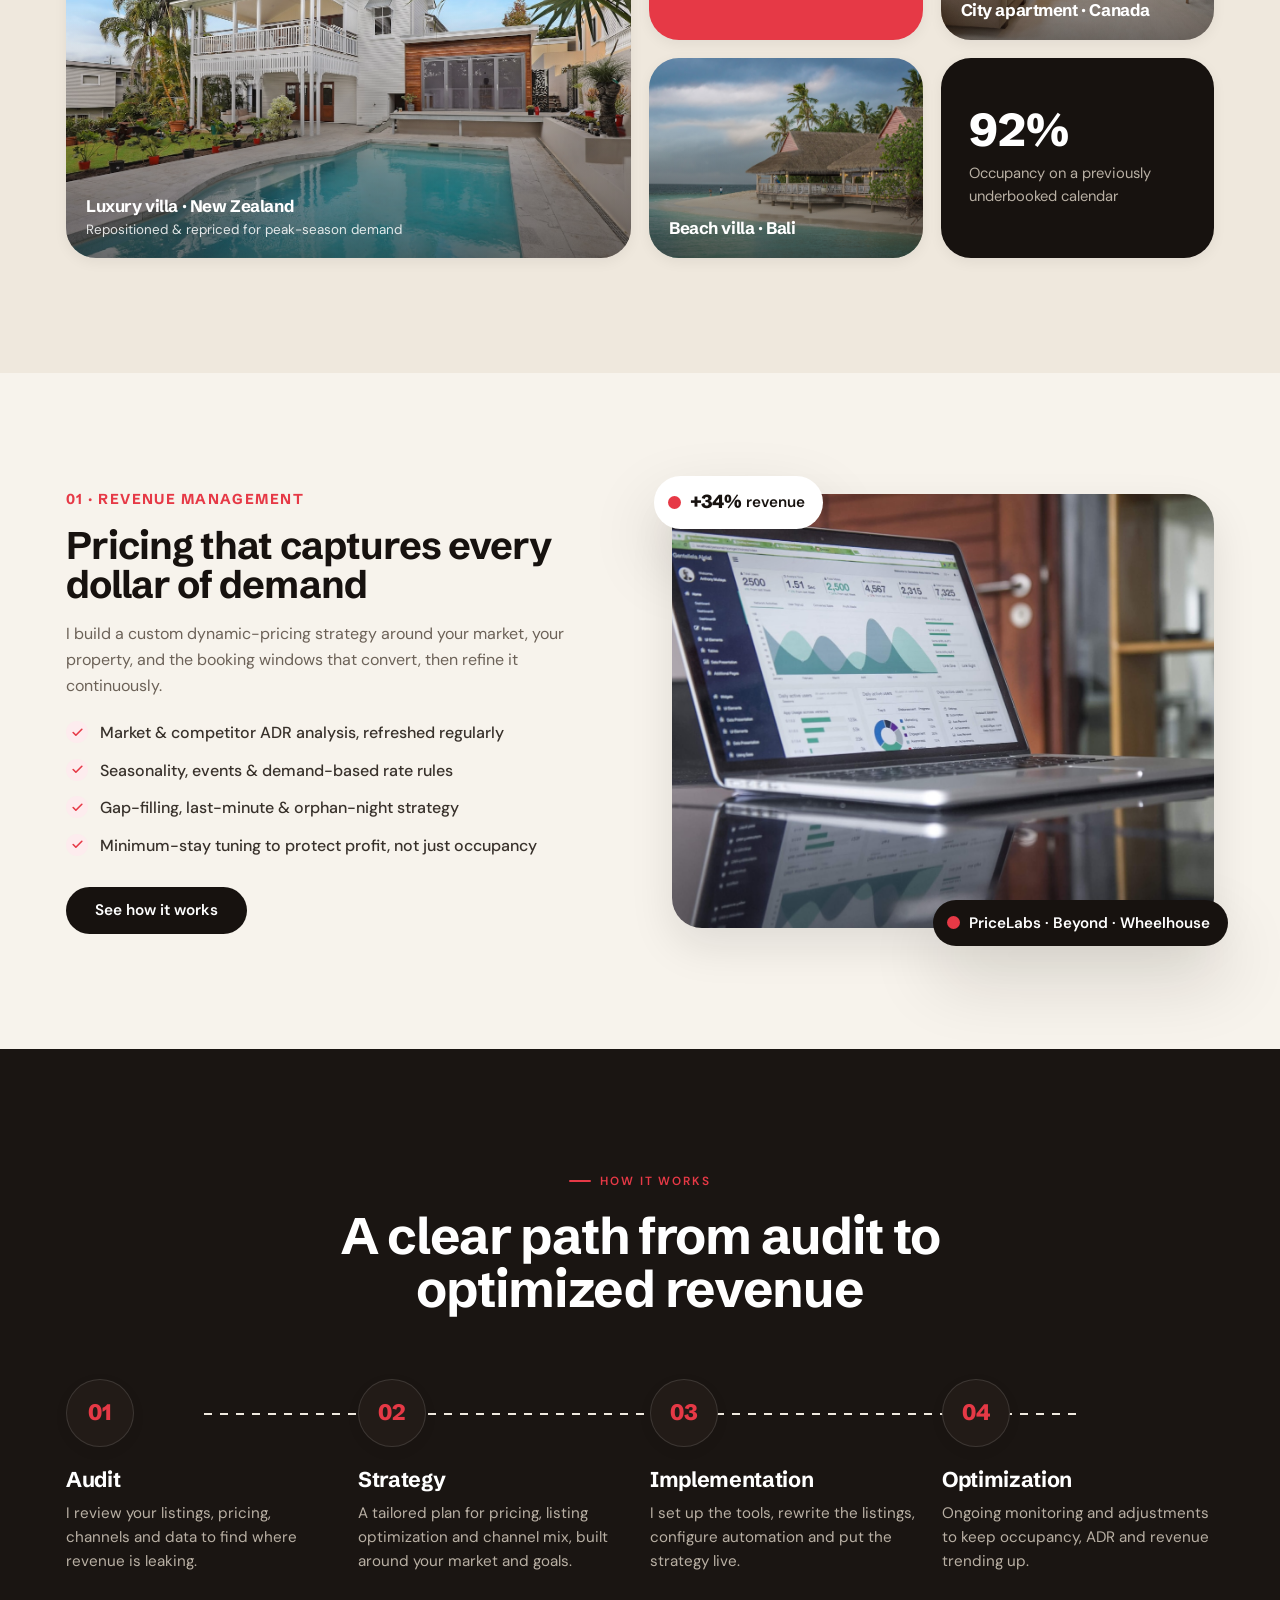
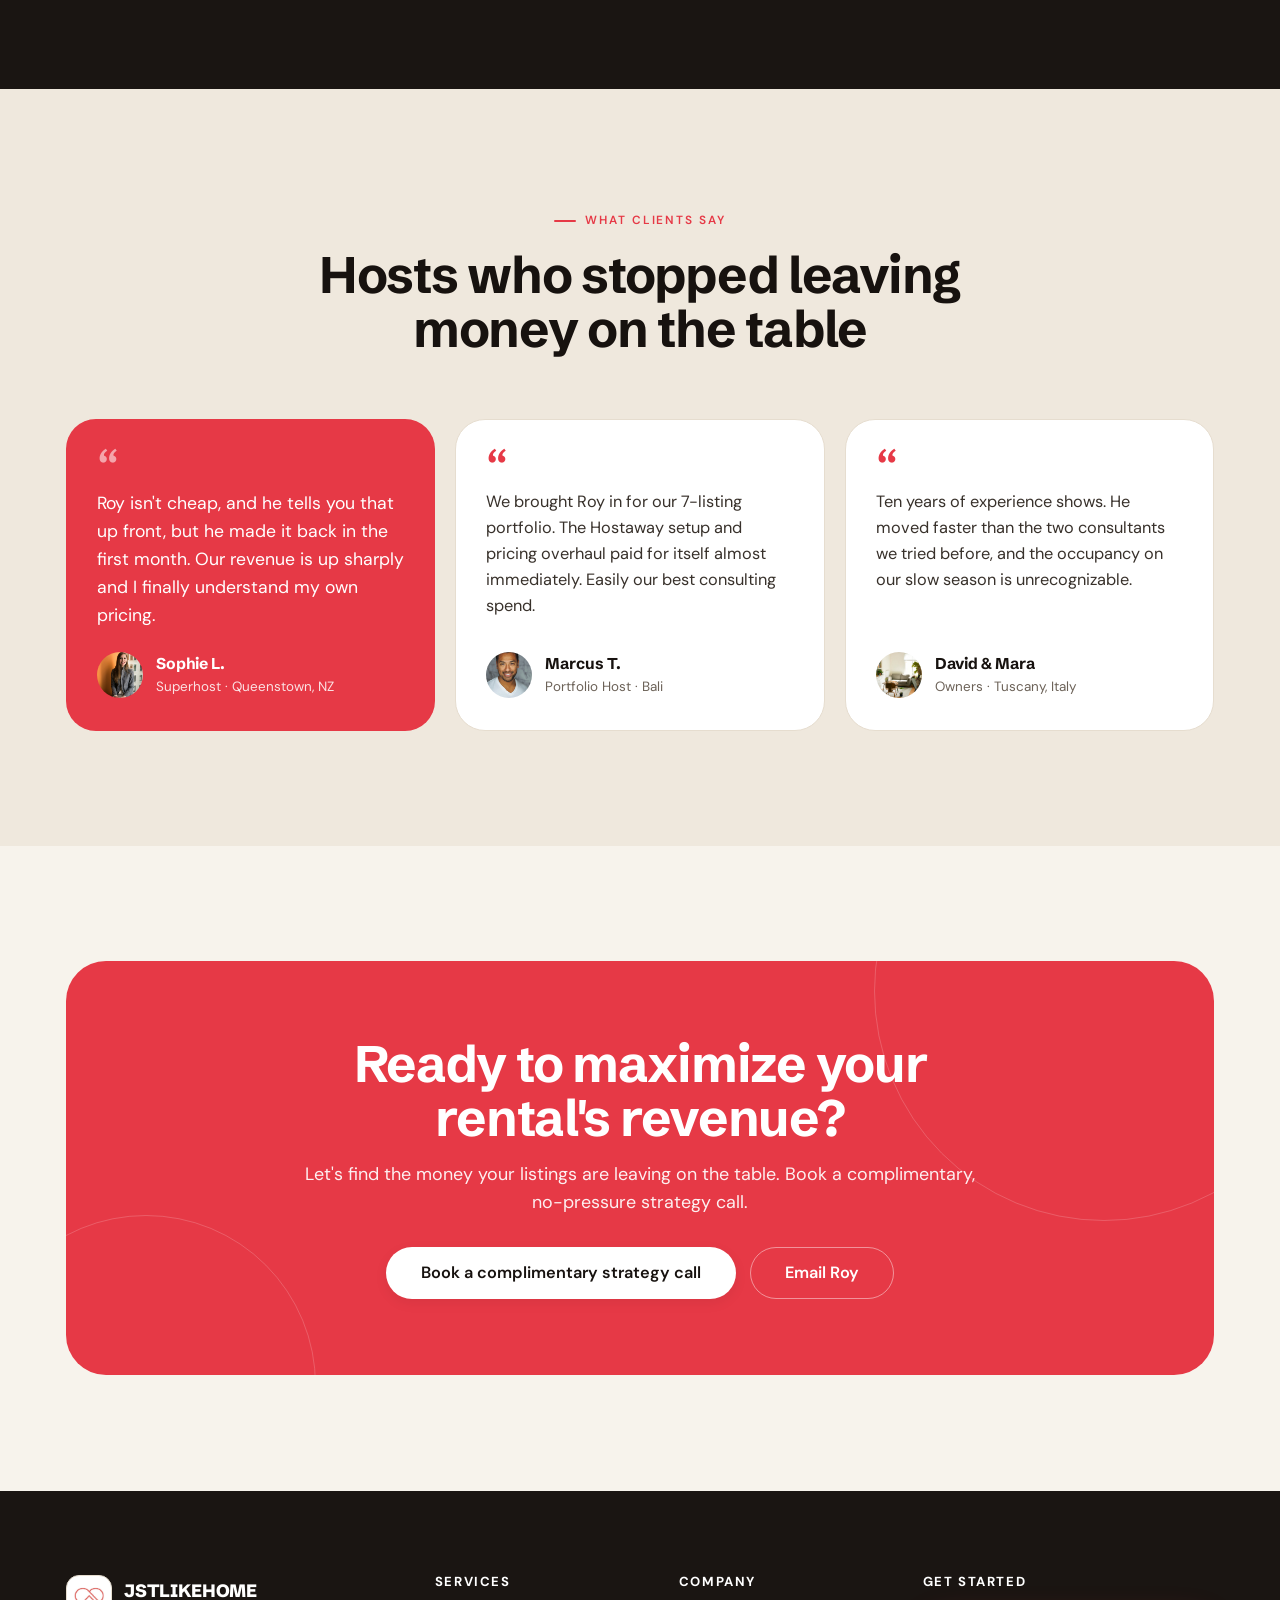
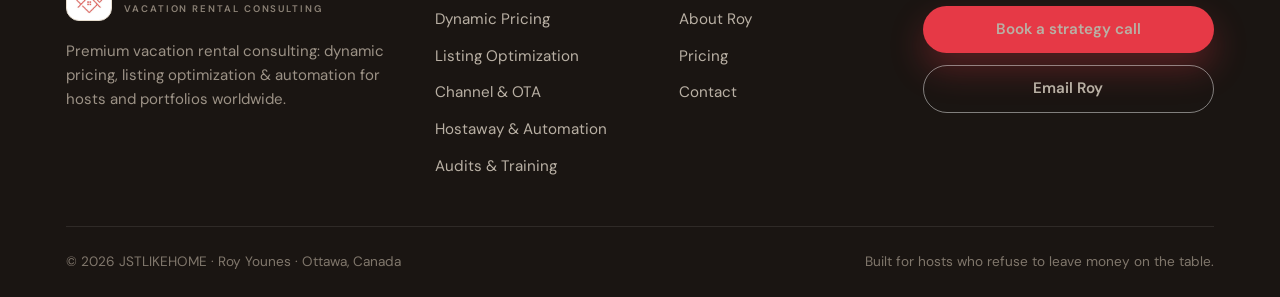
==== commit a6f030a9: "Client portal: per-client password routing + nav "Client Login" link Middleware now supports a CLIEN" ====
--- a/index.html
+++ b/index.html
@@ -29,6 +29,7 @@
         <a href="index.html" class="is-active">Home</a>
         <a href="services.html">Services</a>
         <a href="about.html">About</a>
+        <a href="/clients/login">Client Login</a>
         <a href="about.html#contact" class="btn btn--primary btn--sm nav-cta">Book a call</a>
         <div id="langswitch" style="margin-left:12px"></div>
       </nav>
--- a/styles.css
+++ b/styles.css
@@ -213,6 +213,20 @@
 .hero__media .float-pill--rev { top: 40%; right: -7%; }
 .hero__media .float-pill--addr { bottom: 7%; left: 6%; }
 .hero__ring { position: absolute; inset: -6% -4% -6% -4%; border: 1px solid var(--line); border-radius: 50%/46%; z-index: -1; pointer-events: none; }
+
+/* ---- Hero motion (CSS only) ---- */
+@keyframes hero-float { 0%, 100% { transform: translateY(0); } 50% { transform: translateY(-8px); } }
+@keyframes hero-kenburns { from { transform: scale(1); } to { transform: scale(1.055); } }
+.hero__media-img img { animation: hero-kenburns 18s ease-in-out infinite alternate; will-change: transform; }
+.hero__media .float-pill--price { animation: hero-float 5.5s ease-in-out infinite; }
+.hero__media .float-pill--rev { animation: hero-float 6.7s ease-in-out 0.7s infinite; }
+.hero__media .float-pill--addr { animation: hero-float 7.6s ease-in-out 0.3s infinite; }
+@media (prefers-reduced-motion: reduce) {
+  .hero__media-img img,
+  .hero__media .float-pill--price,
+  .hero__media .float-pill--rev,
+  .hero__media .float-pill--addr { animation: none; }
+}
 
 /* ---------- Stat strip ---------- */
 .stats { display: grid; grid-template-columns: repeat(4, 1fr); gap: 18px; }
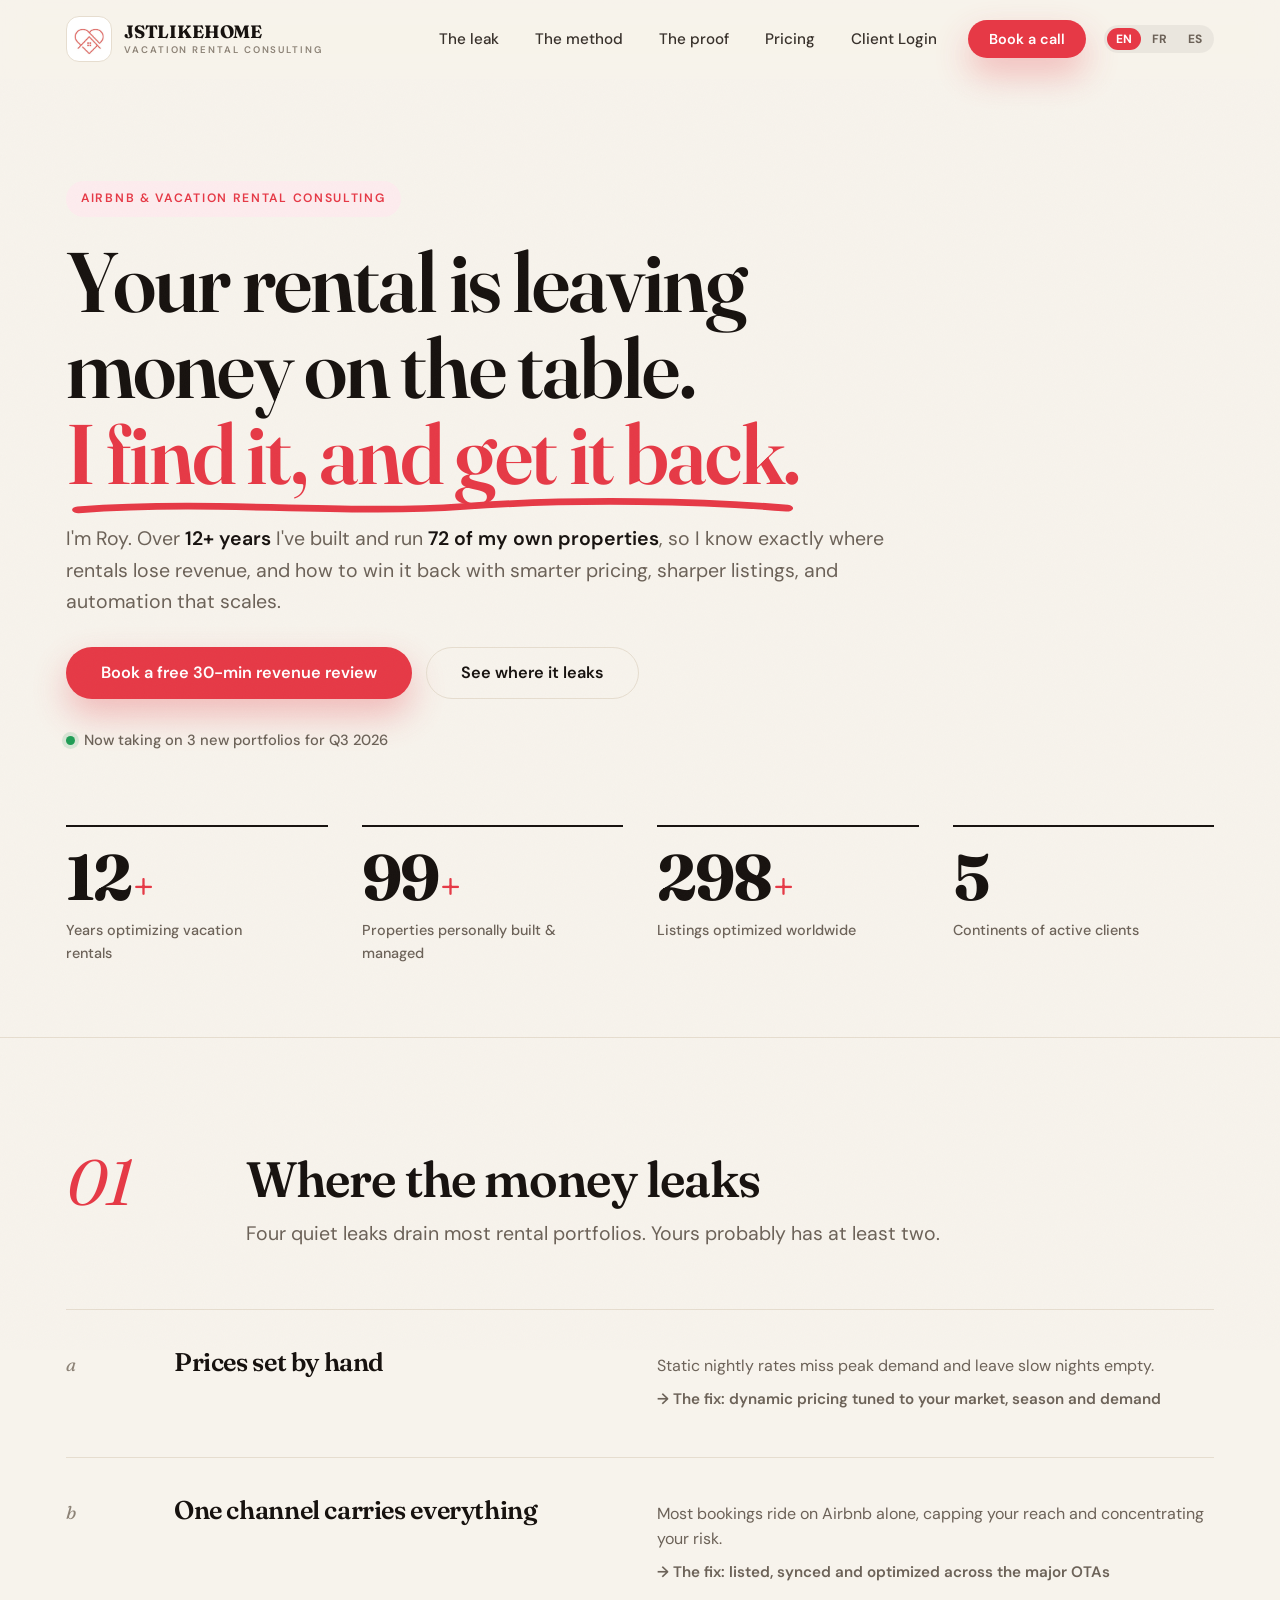
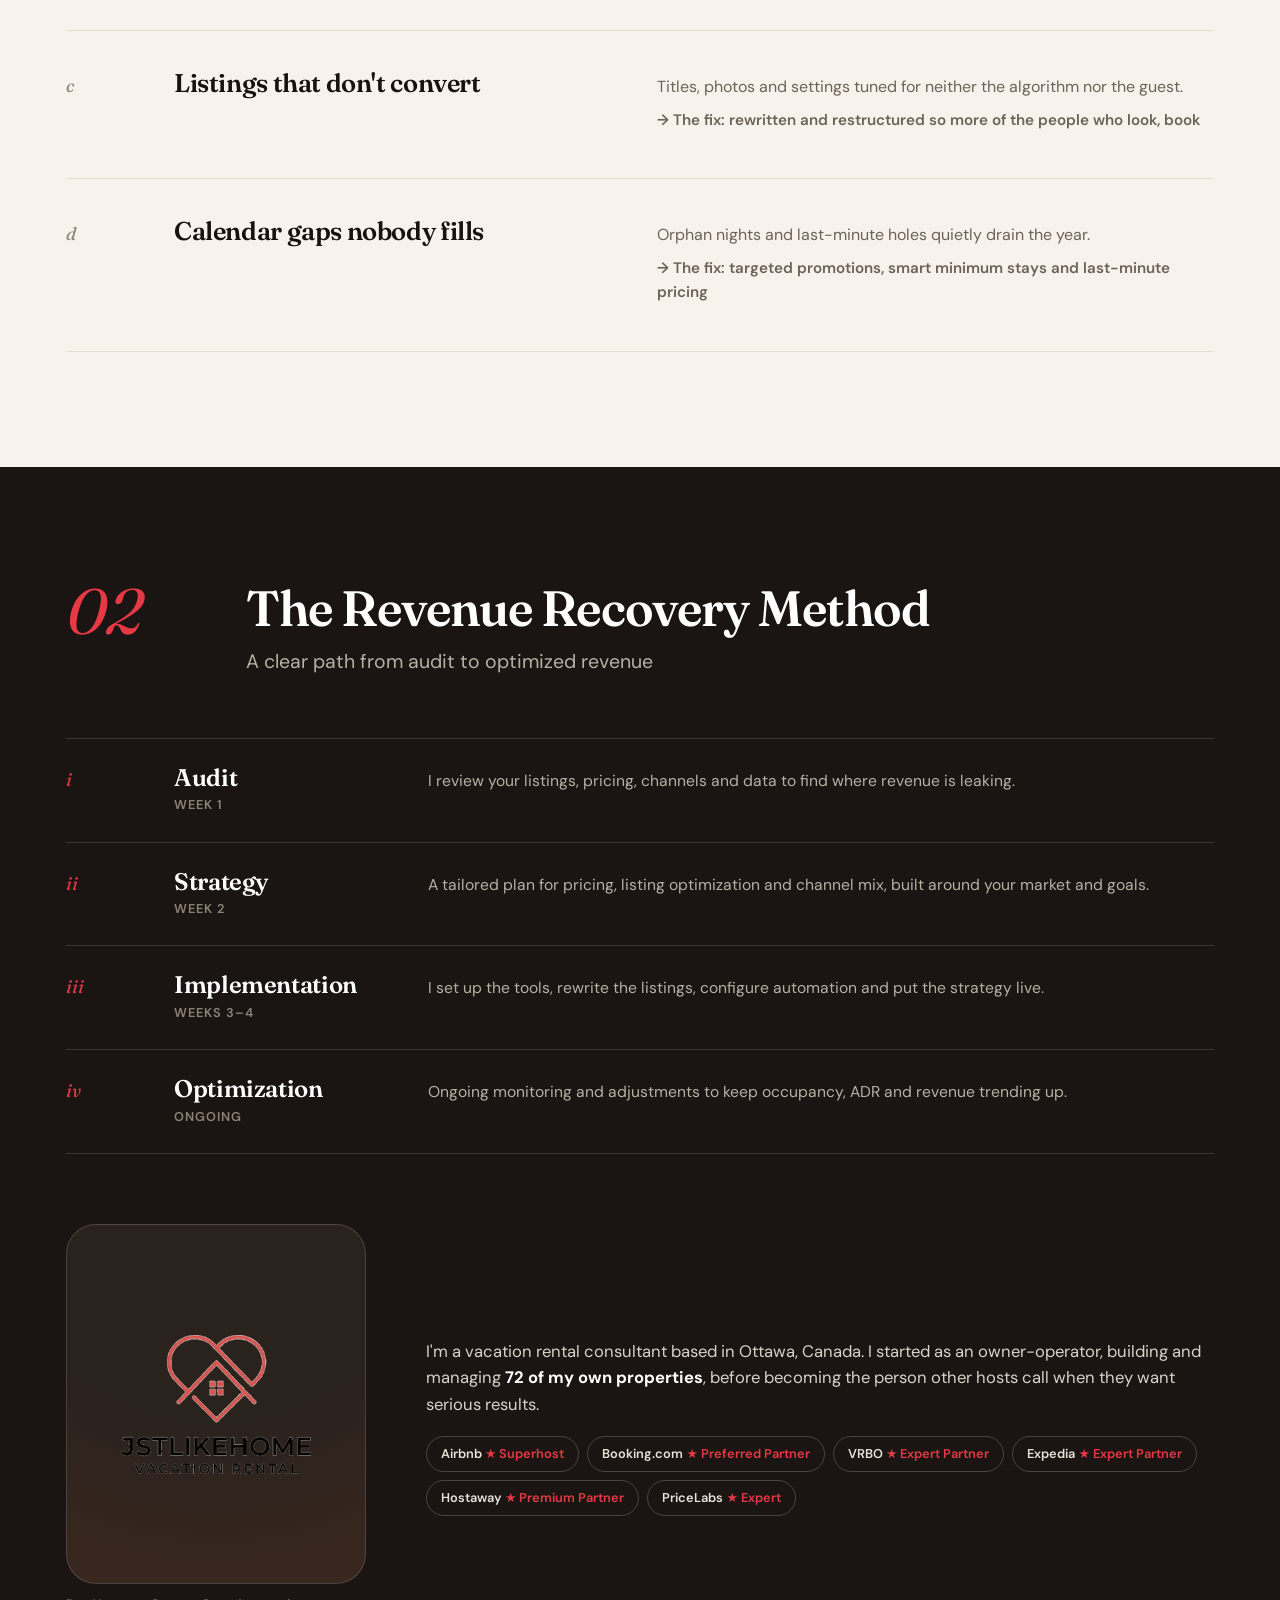
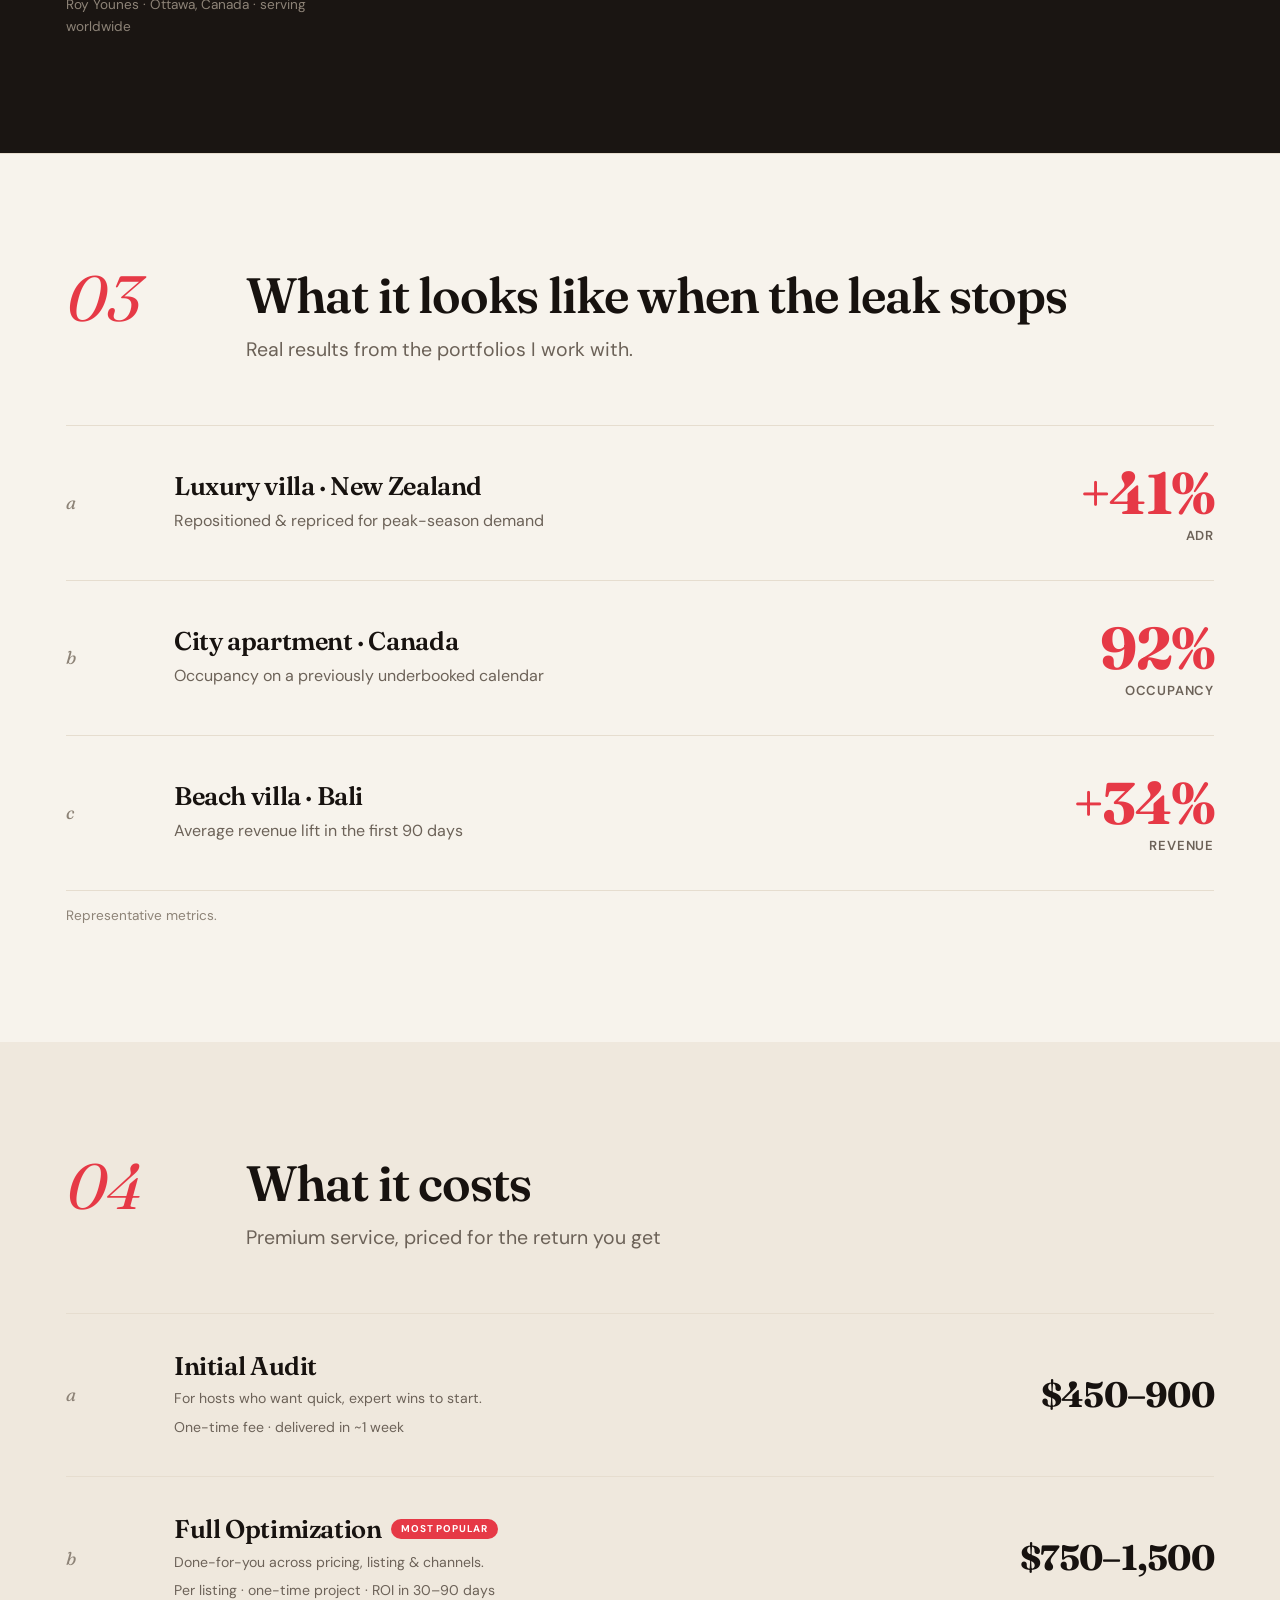
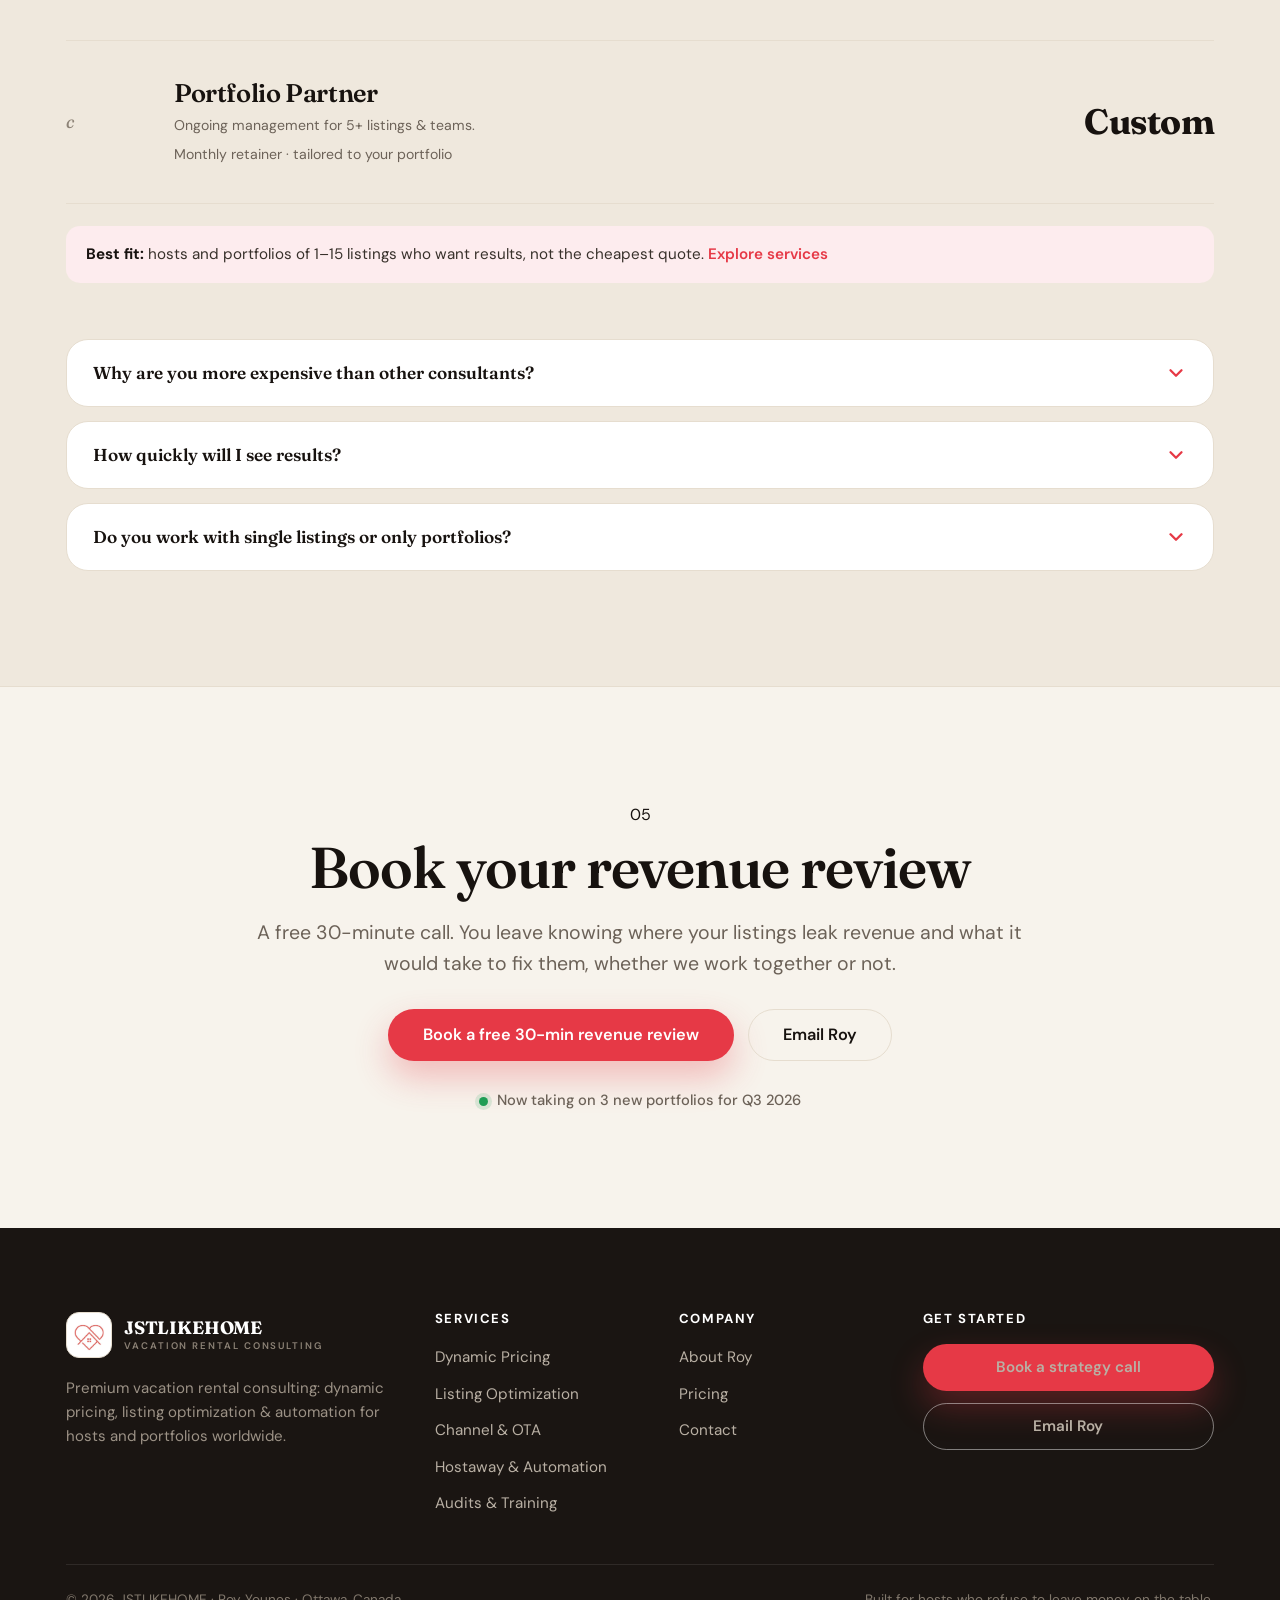
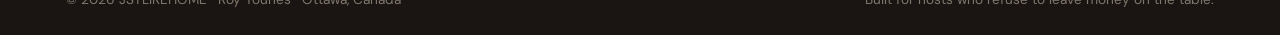
==== commit 974a72f6: "Revenue Ledger redesign: editorial one-pager home + /book page Research-driven overhaul (best-vs-wor" ====
--- a/index.html
+++ b/index.html
@@ -7,16 +7,16 @@
   <meta name="description" content="Premium vacation rental consulting. 12+ years optimizing Airbnb & short-term rentals worldwide. Dynamic pricing, listing optimization, Hostaway automation and revenue growth. Booking.com Preferred Partner, Ottawa, Canada." />
   <meta name="theme-color" content="#E63946" />
   <meta property="og:title" content="JSTLIKEHOME — Vacation Rental Consulting" />
-  <meta property="og:description" content="Maximize your vacation rental's ROI with a 12+ year STR expert. Dynamic pricing, listing optimization & automation." />
+  <meta property="og:description" content="Your rental is leaving money on the table. I find it, and get it back. 12+ year STR expert: dynamic pricing, listing optimization & automation." />
   <meta property="og:type" content="website" />
   <meta property="og:url" content="https://www.jstlikehome.com" />
   <link rel="icon" href="data:image/svg+xml,%3Csvg xmlns='http://www.w3.org/2000/svg' viewBox='0 0 100 100'%3E%3Cpath d='M50 82C35 68 14 55 14 36C14 24 24 16 34 16C42 16 47 21 50 26C53 21 58 16 66 16C76 16 86 24 86 36C86 55 65 68 50 82Z' fill='none' stroke='%23E63946' stroke-width='6' stroke-linejoin='round'/%3E%3Cpath d='M30 52L50 32L70 52L50 72Z' fill='none' stroke='%23E63946' stroke-width='6' stroke-linejoin='round'/%3E%3C/svg%3E" />
   <link rel="preconnect" href="https://fonts.googleapis.com" />
   <link rel="preconnect" href="https://fonts.gstatic.com" crossorigin />
-  <link href="https://fonts.googleapis.com/css2?family=Schibsted+Grotesk:wght@400;500;600;700;800;900&family=DM+Sans:opsz,wght@9..40,400;9..40,500;9..40,600;9..40,700&display=swap" rel="stylesheet" />
+  <link href="https://fonts.googleapis.com/css2?family=Fraunces:opsz,wght@9..144,400;9..144,500;9..144,600;9..144,700&family=Fraunces:ital,opsz,wght@1,9..144,400&family=DM+Sans:opsz,wght@9..40,400;9..40,500;9..40,600;9..40,700&display=swap" rel="stylesheet" />
   <link rel="stylesheet" href="styles.css" />
 </head>
-<body>
+<body class="grain">
 
   <!-- ============ HEADER ============ -->
   <header class="site-header" id="top">
@@ -26,11 +26,12 @@
         <span class="brand__text"><span class="brand__name">JSTLIKEHOME</span><span class="brand__sub">Vacation Rental Consulting</span></span>
       </a>
       <nav class="main-nav" id="main-nav" aria-label="Main">
-        <a href="index.html" class="is-active">Home</a>
-        <a href="services.html">Services</a>
-        <a href="about.html">About</a>
+        <a href="#leak">The leak</a>
+        <a href="#method">The method</a>
+        <a href="#proof">The proof</a>
+        <a href="#pricing">Pricing</a>
         <a href="/clients/login">Client Login</a>
-        <a href="about.html#contact" class="btn btn--primary btn--sm nav-cta">Book a call</a>
+        <a href="/book/" class="btn btn--primary btn--sm nav-cta">Book a call</a>
         <div id="langswitch" style="margin-left:12px"></div>
       </nav>
       <button class="nav-toggle" id="nav-toggle" aria-label="Open menu" aria-expanded="false" aria-controls="main-nav"><span></span><span></span><span></span></button>
@@ -38,43 +39,20 @@
   </header>
 
   <main>
-    <!-- ============ HERO ============ -->
-    <section class="hero">
-      <div class="container hero__grid">
-        <div class="hero__copy reveal">
-          <span class="eyebrow">Airbnb &amp; Vacation Rental Consulting</span>
-          <h1>Your rental is leaving money on the table. <br><span class="accent">I find it, and get it back.</span></h1>
-          <p class="hero__lede">I'm Roy. Over <strong>12+ years</strong> I've built and run <strong>72 of my own properties</strong>, so I know exactly where rentals lose revenue, and how to win it back with smarter pricing, sharper listings, and automation that scales.</p>
-          <div class="hero__actions">
-            <a href="about.html#contact" class="btn btn--primary btn--lg">Book a complimentary strategy call</a>
-            <a href="services.html" class="btn btn--ghost btn--lg">Explore services</a>
-          </div>
-          <div class="hero__trust">
-            <div class="hero__avatars" aria-hidden="true">
-              <span style="background-image:url('assets/img/host-woman.jpg')"></span>
-              <span style="background-image:url('assets/img/host-man.jpg')"></span>
-              <span style="background-image:url('assets/img/balcony.jpg')"></span>
-            </div>
-            <div><span class="hero__stars">★★★★★</span><br />Trusted by hosts on 5 continents</div>
-          </div>
-        </div>
-
-        <div class="hero__media reveal" data-d="2">
-          <div class="hero__ring" aria-hidden="true"></div>
-          <div class="hero__media-img">
-            <img src="assets/img/dining.jpg" alt="A beautifully styled, optimized vacation rental living room" loading="eager" />
-          </div>
-          <div class="float-pill float-pill--price"><span class="dot"></span><span class="float-pill__big">$10M+</span>&nbsp;revenue managed</div>
-          <div class="float-pill float-pill--rev"><span class="dot dot--ink"></span><span class="float-pill__big">+34%</span>&nbsp;avg revenue</div>
-          <div class="float-pill float-pill--address float-pill--addr"><span class="dot"></span><span>Optimizing listings across Canada, USA, Bali, NZ &amp; Europe</span></div>
-        </div>
-      </div>
-    </section>
-
-    <!-- ============ STAT STRIP ============ -->
-    <section class="section--tight">
-      <div class="container">
-        <div class="stats reveal">
+    <!-- ============ 00 · HERO ============ -->
+    <section class="lg-hero">
+      <div class="container">
+        <span class="eyebrow reveal">Airbnb &amp; Vacation Rental Consulting</span>
+        <h1 class="reveal">Your rental is leaving money on the table. <br><span class="u-underline">I find it, and get it back.</span></h1>
+        <p class="lede reveal" data-d="1">I'm Roy. Over <strong>12+ years</strong> I've built and run <strong>72 of my own properties</strong>, so I know exactly where rentals lose revenue, and how to win it back with smarter pricing, sharper listings, and automation that scales.</p>
+        <div class="lg-actions reveal" data-d="2">
+          <a href="/book/" class="btn btn--primary btn--lg">Book a free 30-min revenue review</a>
+          <a href="#leak" class="btn btn--ghost btn--lg">See where it leaks</a>
+        </div>
+        <!-- TODO(Roy): confirm or adjust the availability line below -->
+        <p class="lg-avail reveal" data-d="3">Now taking on 3 new portfolios for Q3 2026</p>
+
+        <div class="lg-stats reveal" data-d="2">
           <div class="stat"><div class="stat__num"><span data-count="12">0</span><span class="stat__suffix">+</span></div><div class="stat__label">Years optimizing vacation rentals</div></div>
           <div class="stat"><div class="stat__num"><span data-count="100">0</span><span class="stat__suffix">+</span></div><div class="stat__label">Properties personally built &amp; managed</div></div>
           <div class="stat"><div class="stat__num"><span data-count="300">0</span><span class="stat__suffix">+</span></div><div class="stat__label">Listings optimized worldwide</div></div>
@@ -83,176 +61,216 @@
       </div>
     </section>
 
-    <!-- ============ TRUST BAR ============ -->
-    <section class="trustbar">
-      <div class="container">
-        <p class="trustbar__label">Preferred partner &amp; power user across the major platforms &amp; pricing tools</p>
-        <ul class="trustbar__logos">
-          <li class="has-badge">Airbnb<span class="tb-badge">★ Superhost</span></li>
-          <li class="has-badge">Booking.com<span class="tb-badge">★ Preferred Partner</span></li>
-          <li class="has-badge">VRBO<span class="tb-badge">★ Expert Partner</span></li>
-          <li class="has-badge">Expedia<span class="tb-badge">★ Expert Partner</span></li>
-          <li class="has-badge">Hostaway<span class="tb-badge">★ Premium Partner</span></li>
-          <li class="has-badge">PriceLabs<span class="tb-badge">★ Expert</span></li>
-          <li class="has-badge">Beyond&nbsp;Pricing<span class="tb-badge">★ Expert</span></li>
-          <li class="has-badge">Wheelhouse<span class="tb-badge">★ Expert</span></li>
-        </ul>
-      </div>
-    </section>
-
-    <!-- ============ SERVICES ============ -->
-    <section class="section section--cream" id="services">
-      <div class="container">
-        <div class="section-head center reveal">
-          <span class="kicker">What I do</span>
-          <h2>Full-service optimization for serious hosts</h2>
-          <p class="lede">From a single listing to a multi-property portfolio, I cover the entire revenue engine: pricing, listings, channels, and automation.</p>
-        </div>
-        <div class="cards">
-          <article class="s-card reveal">
-            <div class="s-card__icon"><svg viewBox="0 0 24 24" fill="none" stroke="currentColor" stroke-width="2" stroke-linecap="round" stroke-linejoin="round"><path d="M3 3v18h18"/><path d="m19 9-5 5-4-4-3 3"/></svg></div>
-            <h3>Dynamic Pricing &amp; Revenue</h3>
-            <p>Data-driven pricing with PriceLabs, Beyond Pricing &amp; Wheelhouse, tuned to market demand, seasonality and competitor ADR to win every night.</p>
-            <a href="services.html#pricing" class="s-card__more">Learn more <svg viewBox="0 0 24 24" fill="none" stroke="currentColor" stroke-width="2.5" stroke-linecap="round" stroke-linejoin="round"><path d="M5 12h14M13 6l6 6-6 6"/></svg></a>
-          </article>
-          <article class="s-card reveal" data-d="1">
-            <div class="s-card__icon"><svg viewBox="0 0 24 24" fill="none" stroke="currentColor" stroke-width="2" stroke-linecap="round" stroke-linejoin="round"><path d="m12 3 1.9 5.8H20l-4.9 3.6 1.9 5.8L12 14.6 7 18.2l1.9-5.8L4 8.8h6.1z"/></svg></div>
-            <h3>Listing Optimization</h3>
-            <p>Titles, descriptions, photo order, amenities and settings tuned for search ranking and conversion across Airbnb, VRBO, Booking.com &amp; Expedia.</p>
-            <a href="services.html#listing" class="s-card__more">Learn more <svg viewBox="0 0 24 24" fill="none" stroke="currentColor" stroke-width="2.5" stroke-linecap="round" stroke-linejoin="round"><path d="M5 12h14M13 6l6 6-6 6"/></svg></a>
-          </article>
-          <article class="s-card reveal" data-d="2">
-            <div class="s-card__icon"><svg viewBox="0 0 24 24" fill="none" stroke="currentColor" stroke-width="2" stroke-linecap="round" stroke-linejoin="round"><circle cx="18" cy="5" r="3"/><circle cx="6" cy="12" r="3"/><circle cx="18" cy="19" r="3"/><path d="m8.6 13.5 6.8 4M15.4 6.5l-6.8 4"/></svg></div>
-            <h3>Channel &amp; OTA Expansion</h3>
-            <p>Get listed, synced and optimized across all major OTAs, using preferred-partner positioning to expand reach without double bookings.</p>
-            <a href="services.html#channels" class="s-card__more">Learn more <svg viewBox="0 0 24 24" fill="none" stroke="currentColor" stroke-width="2.5" stroke-linecap="round" stroke-linejoin="round"><path d="M5 12h14M13 6l6 6-6 6"/></svg></a>
-          </article>
-          <article class="s-card reveal">
-            <div class="s-card__icon"><svg viewBox="0 0 24 24" fill="none" stroke="currentColor" stroke-width="2" stroke-linecap="round" stroke-linejoin="round"><path d="M12 2v3M12 19v3M2 12h3M19 12h3M5 5l2 2M17 17l2 2M19 5l-2 2M7 17l-2 2"/><circle cx="12" cy="12" r="4"/></svg></div>
-            <h3>Hostaway Setup &amp; Automation</h3>
-            <p>Build listings, channel manager, automated guest messaging and documented SOPs so your operation scales with your team.</p>
-            <a href="services.html#automation" class="s-card__more">Learn more <svg viewBox="0 0 24 24" fill="none" stroke="currentColor" stroke-width="2.5" stroke-linecap="round" stroke-linejoin="round"><path d="M5 12h14M13 6l6 6-6 6"/></svg></a>
-          </article>
-          <article class="s-card reveal" data-d="1">
-            <div class="s-card__icon"><svg viewBox="0 0 24 24" fill="none" stroke="currentColor" stroke-width="2" stroke-linecap="round" stroke-linejoin="round"><rect x="3" y="4" width="18" height="18" rx="2"/><path d="M16 2v4M8 2v4M3 10h18M9 16l2 2 4-4"/></svg></div>
-            <h3>Occupancy &amp; Booking-Gap Strategy</h3>
-            <p>Targeted promotions, smart minimum-stay rules and last-minute pricing that fill the gaps in your calendar without sacrificing profit.</p>
-            <a href="services.html#occupancy" class="s-card__more">Learn more <svg viewBox="0 0 24 24" fill="none" stroke="currentColor" stroke-width="2.5" stroke-linecap="round" stroke-linejoin="round"><path d="M5 12h14M13 6l6 6-6 6"/></svg></a>
-          </article>
-          <article class="s-card reveal" data-d="2">
-            <div class="s-card__icon"><svg viewBox="0 0 24 24" fill="none" stroke="currentColor" stroke-width="2" stroke-linecap="round" stroke-linejoin="round"><path d="M9 11l3 3 8-8"/><path d="M20 12v6a2 2 0 0 1-2 2H6a2 2 0 0 1-2-2V6a2 2 0 0 1 2-2h9"/></svg></div>
-            <h3>Audits, Coaching &amp; Training</h3>
-            <p>Full account audits, growth roadmaps and step-by-step documentation to train your team and keep performance climbing long after we start.</p>
-            <a href="services.html#audits" class="s-card__more">Learn more <svg viewBox="0 0 24 24" fill="none" stroke="currentColor" stroke-width="2.5" stroke-linecap="round" stroke-linejoin="round"><path d="M5 12h14M13 6l6 6-6 6"/></svg></a>
-          </article>
-        </div>
-      </div>
-    </section>
-
-    <!-- ============ RESULTS BENTO ============ -->
-    <section class="section section--alt" id="results">
-      <div class="container">
-        <div class="section-head reveal">
-          <span class="kicker">Proven results</span>
-          <h2>Listings transformed into high-performing assets</h2>
-          <p class="lede">Real results from the portfolios I work with.</p>
-        </div>
-        <div class="bento reveal">
-          <div class="bento__item bento__item--photo span-2 row-2">
-            <img src="assets/img/exterior.jpg" alt="Premium vacation rental with pool" loading="lazy" />
-            <div class="bento__badge"><span class="float-pill" style="position:static;box-shadow:none;background:rgba(255,255,255,.95)"><span class="dot"></span><span class="float-pill__big">+41%</span>&nbsp;ADR</span></div>
-            <div class="bento__cap"><h4>Luxury villa · New Zealand</h4><p>Repositioned &amp; repriced for peak-season demand</p></div>
-          </div>
-          <div class="bento__item bento__item--stat"><div class="b-num">+34%</div><div class="b-label">Average revenue lift in the first 90 days</div></div>
-          <div class="bento__item bento__item--photo"><img src="assets/img/bedroom.jpg" alt="Optimized open-plan rental interior" loading="lazy" /><div class="bento__cap"><h4>City apartment · Canada</h4></div></div>
-          <div class="bento__item bento__item--photo"><img src="assets/img/coastal.jpg" alt="Beachfront rental villa" loading="lazy" /><div class="bento__cap"><h4>Beach villa · Bali</h4></div></div>
-          <div class="bento__item bento__item--ink"><div class="b-num">92%</div><div class="b-label">Occupancy on a previously underbooked calendar</div></div>
-        </div>
-      </div>
-    </section>
-
-    <!-- ============ FEATURE: PRICING ============ -->
-    <section class="section section--cream">
-      <div class="container">
-        <div class="feature feature--rev">
-          <div class="feature__media reveal">
-            <div class="feature__media-img"><img src="assets/img/workspace.jpg" alt="Revenue dashboard with dynamic pricing analytics" loading="lazy" /></div>
-            <div class="float-pill float-pill--a"><span class="dot"></span><span class="float-pill__big">+34%</span>&nbsp;revenue</div>
-            <div class="float-pill float-pill--b float-pill--dark"><span class="dot"></span>PriceLabs · Beyond · Wheelhouse</div>
-          </div>
-          <div class="feature__copy reveal" data-d="1">
-            <span class="feature__num">01 · REVENUE MANAGEMENT</span>
-            <h2>Pricing that captures every dollar of demand</h2>
-            <p>I build a custom dynamic-pricing strategy around your market, your property, and the booking windows that convert, then refine it continuously.</p>
-            <ul class="feature__list">
-              <li>Market &amp; competitor ADR analysis, refreshed regularly</li>
-              <li>Seasonality, events &amp; demand-based rate rules</li>
-              <li>Gap-filling, last-minute &amp; orphan-night strategy</li>
-              <li>Minimum-stay tuning to protect profit, not just occupancy</li>
+    <!-- ============ 01 · THE LEAK ============ -->
+    <section class="lg-sec" id="leak">
+      <div class="container">
+        <div class="lg-head reveal">
+          <span class="lg-index">01</span>
+          <div>
+            <h2>Where the money leaks</h2>
+            <p class="lede">Four quiet leaks drain most rental portfolios. Yours probably has at least two.</p>
+          </div>
+        </div>
+        <div class="lg-rows">
+          <div class="lg-row reveal">
+            <span class="lg-row__i">a</span>
+            <div class="lg-row__t">Prices set by hand</div>
+            <div class="lg-row__b">
+              <p>Static nightly rates miss peak demand and leave slow nights empty.</p>
+              <p class="lg-fix">The fix: dynamic pricing tuned to your market, season and demand</p>
+            </div>
+          </div>
+          <div class="lg-row reveal">
+            <span class="lg-row__i">b</span>
+            <div class="lg-row__t">One channel carries everything</div>
+            <div class="lg-row__b">
+              <p>Most bookings ride on Airbnb alone, capping your reach and concentrating your risk.</p>
+              <p class="lg-fix">The fix: listed, synced and optimized across the major OTAs</p>
+            </div>
+          </div>
+          <div class="lg-row reveal">
+            <span class="lg-row__i">c</span>
+            <div class="lg-row__t">Listings that don't convert</div>
+            <div class="lg-row__b">
+              <p>Titles, photos and settings tuned for neither the algorithm nor the guest.</p>
+              <p class="lg-fix">The fix: rewritten and restructured so more of the people who look, book</p>
+            </div>
+          </div>
+          <div class="lg-row reveal">
+            <span class="lg-row__i">d</span>
+            <div class="lg-row__t">Calendar gaps nobody fills</div>
+            <div class="lg-row__b">
+              <p>Orphan nights and last-minute holes quietly drain the year.</p>
+              <p class="lg-fix">The fix: targeted promotions, smart minimum stays and last-minute pricing</p>
+            </div>
+          </div>
+        </div>
+      </div>
+    </section>
+
+    <!-- ============ 02 · THE METHOD ============ -->
+    <section class="lg-sec lg-sec--dark" id="method">
+      <div class="container">
+        <div class="lg-head reveal">
+          <span class="lg-index">02</span>
+          <div>
+            <h2>The Revenue Recovery Method</h2>
+            <p class="lede">A clear path from audit to optimized revenue</p>
+          </div>
+        </div>
+        <div class="lg-steps">
+          <div class="lg-step reveal">
+            <span class="lg-step__i">i</span>
+            <div><h3>Audit</h3><span class="lg-step__w">Week 1</span></div>
+            <p>I review your listings, pricing, channels and data to find where revenue is leaking.</p>
+          </div>
+          <div class="lg-step reveal">
+            <span class="lg-step__i">ii</span>
+            <div><h3>Strategy</h3><span class="lg-step__w">Week 2</span></div>
+            <p>A tailored plan for pricing, listing optimization and channel mix, built around your market and goals.</p>
+          </div>
+          <div class="lg-step reveal">
+            <span class="lg-step__i">iii</span>
+            <div><h3>Implementation</h3><span class="lg-step__w">Weeks 3–4</span></div>
+            <p>I set up the tools, rewrite the listings, configure automation and put the strategy live.</p>
+          </div>
+          <div class="lg-step reveal">
+            <span class="lg-step__i">iv</span>
+            <div><h3>Optimization</h3><span class="lg-step__w">Ongoing</span></div>
+            <p>Ongoing monitoring and adjustments to keep occupancy, ADR and revenue trending up.</p>
+          </div>
+        </div>
+
+        <div class="lg-roy reveal">
+          <div>
+            <!-- TODO(Roy): replace with a real photo — swap class to "lg-portrait lg-portrait--photo" and img src -->
+            <div class="lg-portrait"><img src="/assets/img/logo-portal.png" alt="JSTLIKEHOME" /></div>
+            <p class="lg-roy__cap">Roy Younes · Ottawa, Canada · serving worldwide</p>
+          </div>
+          <div class="lg-roy__body">
+            <p>I'm a vacation rental consultant based in Ottawa, Canada. I started as an owner-operator, building and managing <strong>72 of my own properties</strong>, before becoming the person other hosts call when they want serious results.</p>
+            <ul class="lg-roy__badges">
+              <li>Airbnb <span>★ Superhost</span></li>
+              <li>Booking.com <span>★ Preferred Partner</span></li>
+              <li>VRBO <span>★ Expert Partner</span></li>
+              <li>Expedia <span>★ Expert Partner</span></li>
+              <li>Hostaway <span>★ Premium Partner</span></li>
+              <li>PriceLabs <span>★ Expert</span></li>
             </ul>
-            <a href="services.html#pricing" class="btn btn--dark" style="margin-top:28px">See how it works</a>
-          </div>
-        </div>
-      </div>
-    </section>
-
-    <!-- ============ PROCESS ============ -->
-    <section class="section section--dark">
-      <div class="container">
-        <div class="section-head center reveal">
-          <span class="kicker">How it works</span>
-          <h2>A clear path from audit to optimized revenue</h2>
-        </div>
-        <div class="process">
-          <div class="process__line" aria-hidden="true"></div>
-          <div class="p-step reveal"><div class="p-step__num">01</div><h3>Audit</h3><p>I review your listings, pricing, channels and data to find where revenue is leaking.</p></div>
-          <div class="p-step reveal" data-d="1"><div class="p-step__num">02</div><h3>Strategy</h3><p>A tailored plan for pricing, listing optimization and channel mix, built around your market and goals.</p></div>
-          <div class="p-step reveal" data-d="2"><div class="p-step__num">03</div><h3>Implementation</h3><p>I set up the tools, rewrite the listings, configure automation and put the strategy live.</p></div>
-          <div class="p-step reveal" data-d="3"><div class="p-step__num">04</div><h3>Optimization</h3><p>Ongoing monitoring and adjustments to keep occupancy, ADR and revenue trending up.</p></div>
-        </div>
-      </div>
-    </section>
-
-    <!-- ============ TESTIMONIALS ============ -->
-    <section class="section section--alt">
-      <div class="container">
-        <div class="section-head center reveal">
-          <span class="kicker">What clients say</span>
-          <h2>Hosts who stopped leaving money on the table</h2>
-        </div>
-        <div class="quotes">
-          <div class="quote quote--feature reveal">
-            <div class="quote__mark">&ldquo;</div>
-            <p class="quote__text">Roy isn't cheap, and he tells you that up front, but he made it back in the first month. Our revenue is up sharply and I finally understand my own pricing.</p>
-            <div class="quote__by"><span class="quote__av" style="background-image:url('assets/img/host-woman.jpg')"></span><div><div class="quote__name">Sophie L.</div><div class="quote__role">Superhost · Queenstown, NZ</div></div></div>
-          </div>
-          <div class="quote reveal" data-d="1">
-            <div class="quote__mark">&ldquo;</div>
-            <p class="quote__text">We brought Roy in for our 7-listing portfolio. The Hostaway setup and pricing overhaul paid for itself almost immediately. Easily our best consulting spend.</p>
-            <div class="quote__by"><span class="quote__av" style="background-image:url('assets/img/host-man.jpg')"></span><div><div class="quote__name">Marcus T.</div><div class="quote__role">Portfolio Host · Bali</div></div></div>
-          </div>
-          <div class="quote reveal" data-d="2">
-            <div class="quote__mark">&ldquo;</div>
-            <p class="quote__text">Ten years of experience shows. He moved faster than the two consultants we tried before, and the occupancy on our slow season is unrecognizable.</p>
-            <div class="quote__by"><span class="quote__av" style="background-image:url('assets/img/balcony.jpg')"></span><div><div class="quote__name">David &amp; Mara</div><div class="quote__role">Owners · Tuscany, Italy</div></div></div>
-          </div>
-        </div>
-      </div>
-    </section>
-
-    <!-- ============ CTA ============ -->
-    <section class="section section--cream">
-      <div class="container">
-        <div class="cta-band reveal">
-          <div class="cta-band__inner">
-            <h2>Ready to maximize your rental's revenue?</h2>
-            <p>Let's find the money your listings are leaving on the table. Book a complimentary, no-pressure strategy call.</p>
-            <div class="cta-actions">
-              <a href="about.html#contact" class="btn btn--light btn--lg">Book a complimentary strategy call</a>
-              <a href="mailto:roy.y@jstlikehome.com" class="btn btn--outline-light btn--lg">Email Roy</a>
-            </div>
-          </div>
-        </div>
+          </div>
+        </div>
+      </div>
+    </section>
+
+    <!-- ============ 03 · THE PROOF ============ -->
+    <section class="lg-sec" id="proof">
+      <div class="container">
+        <div class="lg-head reveal">
+          <span class="lg-index">03</span>
+          <div>
+            <h2>What it looks like when the leak stops</h2>
+            <p class="lede">Real results from the portfolios I work with.</p>
+          </div>
+        </div>
+        <div class="lg-rows">
+          <div class="lg-row lg-row--proof reveal">
+            <span class="lg-row__i">a</span>
+            <div>
+              <div class="lg-row__t">Luxury villa · New Zealand</div>
+              <p style="color:var(--muted);margin-top:6px">Repositioned &amp; repriced for peak-season demand</p>
+            </div>
+            <div class="lg-proof__num">+41%<small>ADR</small></div>
+          </div>
+          <div class="lg-row lg-row--proof reveal">
+            <span class="lg-row__i">b</span>
+            <div>
+              <div class="lg-row__t">City apartment · Canada</div>
+              <p style="color:var(--muted);margin-top:6px">Occupancy on a previously underbooked calendar</p>
+            </div>
+            <div class="lg-proof__num">92%<small>occupancy</small></div>
+          </div>
+          <div class="lg-row lg-row--proof reveal">
+            <span class="lg-row__i">c</span>
+            <div>
+              <div class="lg-row__t">Beach villa · Bali</div>
+              <p style="color:var(--muted);margin-top:6px">Average revenue lift in the first 90 days</p>
+            </div>
+            <div class="lg-proof__num">+34%<small>revenue</small></div>
+          </div>
+        </div>
+        <p class="lg-note">Representative metrics.</p>
+      </div>
+    </section>
+
+    <!-- ============ 04 · THE PRICE ============ -->
+    <section class="lg-sec lg-sec--sand" id="pricing">
+      <div class="container">
+        <div class="lg-head reveal">
+          <span class="lg-index">04</span>
+          <div>
+            <h2>What it costs</h2>
+            <p class="lede">Premium service, priced for the return you get</p>
+          </div>
+        </div>
+        <div class="lg-rows">
+          <div class="lg-row lg-row--offer reveal">
+            <span class="lg-row__i">a</span>
+            <div>
+              <div class="lg-row__t">Initial Audit</div>
+              <p class="lg-offer__meta">For hosts who want quick, expert wins to start.</p>
+              <p class="lg-offer__meta">One-time fee · delivered in ~1 week</p>
+            </div>
+            <div class="lg-offer__price">$450–900</div>
+          </div>
+          <div class="lg-row lg-row--offer reveal">
+            <span class="lg-row__i">b</span>
+            <div>
+              <div class="lg-row__t">Full Optimization<span class="lg-badge">Most popular</span></div>
+              <p class="lg-offer__meta">Done-for-you across pricing, listing &amp; channels.</p>
+              <p class="lg-offer__meta">Per listing · one-time project · ROI in 30–90 days</p>
+            </div>
+            <div class="lg-offer__price">$750–1,500</div>
+          </div>
+          <div class="lg-row lg-row--offer reveal">
+            <span class="lg-row__i">c</span>
+            <div>
+              <div class="lg-row__t">Portfolio Partner</div>
+              <p class="lg-offer__meta">Ongoing management for 5+ listings &amp; teams.</p>
+              <p class="lg-offer__meta">Monthly retainer · tailored to your portfolio</p>
+            </div>
+            <div class="lg-offer__price">Custom</div>
+          </div>
+        </div>
+        <p class="lg-fit reveal"><strong>Best fit:</strong> hosts and portfolios of 1–15 listings who want results, not the cheapest quote. <a href="services.html" style="color:var(--coral);font-weight:600">Explore services</a></p>
+
+        <div class="faq" style="margin-top:clamp(36px,5vw,56px);max-width:none">
+          <div class="faq__item reveal">
+            <button class="faq__q" type="button">Why are you more expensive than other consultants?<svg class="chev" viewBox="0 0 24 24" fill="none" stroke="currentColor" stroke-width="2.5" stroke-linecap="round" stroke-linejoin="round"><path d="m6 9 6 6 6-6"/></svg></button>
+            <div class="faq__a"><div class="faq__a-inner">Because 12+ years of hands-on experience means I diagnose faster, fix smarter and deliver results in less time than most. You pay a premium and make it back many times over.</div></div>
+          </div>
+          <div class="faq__item reveal">
+            <button class="faq__q" type="button">How quickly will I see results?<svg class="chev" viewBox="0 0 24 24" fill="none" stroke="currentColor" stroke-width="2.5" stroke-linecap="round" stroke-linejoin="round"><path d="m6 9 6 6 6-6"/></svg></button>
+            <div class="faq__a"><div class="faq__a-inner">Pricing and listing changes can lift revenue within days. Most clients see a revenue and occupancy lift within the first 30–90 days, depending on market and season.</div></div>
+          </div>
+          <div class="faq__item reveal">
+            <button class="faq__q" type="button">Do you work with single listings or only portfolios?<svg class="chev" viewBox="0 0 24 24" fill="none" stroke="currentColor" stroke-width="2.5" stroke-linecap="round" stroke-linejoin="round"><path d="m6 9 6 6 6-6"/></svg></button>
+            <div class="faq__a"><div class="faq__a-inner">Both. The Initial Audit is perfect for a single property, while Full Optimization and Portfolio Partner scale to multi-listing operations and management teams.</div></div>
+          </div>
+        </div>
+      </div>
+    </section>
+
+    <!-- ============ 05 · BOOK ============ -->
+    <section class="lg-sec lg-book" id="book">
+      <div class="container">
+        <span class="lg-index reveal" style="display:block;margin-bottom:10px">05</span>
+        <h2 class="reveal">Book your revenue review</h2>
+        <p class="lede reveal" data-d="1">A free 30-minute call. You leave knowing where your listings leak revenue and what it would take to fix them, whether we work together or not.</p>
+        <div class="lg-actions reveal" data-d="2">
+          <a href="/book/" class="btn btn--primary btn--lg">Book a free 30-min revenue review</a>
+          <a href="mailto:roy.y@jstlikehome.com" class="btn btn--ghost btn--lg">Email Roy</a>
+        </div>
+        <p class="lg-avail reveal" data-d="3">Now taking on 3 new portfolios for Q3 2026</p>
       </div>
     </section>
   </main>
@@ -288,7 +306,7 @@
         </div>
         <div class="footer-col footer-cta">
           <h4>Get started</h4>
-          <a href="about.html#contact" class="btn btn--primary">Book a strategy call</a>
+          <a href="/book/" class="btn btn--primary">Book a strategy call</a>
           <a href="mailto:roy.y@jstlikehome.com" class="btn btn--outline-light">Email Roy</a>
         </div>
       </div>
@@ -298,6 +316,11 @@
       </div>
     </div>
   </footer>
+
+  <!-- Sticky mobile booking bar -->
+  <div class="bookbar" id="bookbar">
+    <a href="/book/" class="btn btn--primary">Book a free 30-min revenue review</a>
+  </div>
 
   <script src="script.js"></script>
   <script src="/i18n.js"></script>
--- a/styles.css
+++ b/styles.css
@@ -1,8 +1,8 @@
 /* ============================================================
    JSTLIKEHOME · Short-Term Rental Consulting
-   Design system — built on ui-ux-pro-max "Trust & Authority + Premium Sans"
+   Design system — "Revenue Ledger" editorial redesign
    Palette: Coral #E63946 · warm charcoal · cream/sand neutrals
-   Type: Bricolage Grotesque (display) + DM Sans (body)
+   Type: Fraunces (display serif) + DM Sans (body)
    ============================================================ */
 
 :root {
@@ -39,7 +39,7 @@
   --shadow-coral: 0 16px 34px rgba(230, 57, 70, 0.30);
 
   --maxw: 1200px;
-  --font-display: 'Schibsted Grotesk', 'DM Sans', system-ui, sans-serif;
+  --font-display: 'Fraunces', Georgia, serif;
   --font-body: 'DM Sans', system-ui, -apple-system, sans-serif;
 
   --ease: cubic-bezier(0.22, 1, 0.36, 1);
@@ -66,7 +66,7 @@
 .container { width: 100%; max-width: var(--maxw); margin: 0 auto; padding: 0 26px; }
 
 /* ---------- Typography ---------- */
-h1, h2, h3, h4 { font-family: var(--font-display); color: var(--ink); line-height: 1.04; letter-spacing: -0.025em; font-weight: 700; }
+h1, h2, h3, h4 { font-family: var(--font-display); color: var(--ink); line-height: 1.06; letter-spacing: -0.018em; font-weight: 600; }
 h1 { font-size: clamp(2.6rem, 6vw, 4.7rem); }
 h2 { font-size: clamp(2rem, 4.3vw, 3.2rem); }
 h3 { font-size: 1.34rem; letter-spacing: -0.015em; }
@@ -173,12 +173,8 @@
 .float-pill--dark { background: var(--ink); color: #fff; }
 .float-pill--dark .dot { background: var(--coral); }
 
-/* ---------- HERO ---------- */
-.hero { position: relative; padding: clamp(40px, 5vw, 70px) 0 clamp(56px, 7vw, 90px); }
-.hero__grid { display: grid; grid-template-columns: 1.04fr 0.96fr; gap: clamp(28px, 4vw, 56px); align-items: center; }
-.hero__copy { max-width: 36rem; }
-.hero h1 { margin-bottom: 22px; }
-.hero h1 .accent {
+/* ---------- LEDGER · hand-drawn accent (shared) ---------- */
+.u-underline {
   display: inline;
   color: var(--coral);
   -webkit-box-decoration-break: clone; box-decoration-break: clone;
@@ -187,45 +183,6 @@
   background-position: 0 100%;
   background-size: 100% 0.32em;
   padding-bottom: 0.16em;
-}
-.hero__lede { font-size: clamp(1.06rem, 1.5vw, 1.2rem); color: var(--muted); margin-bottom: 32px; }
-.hero__lede strong { color: var(--ink); font-weight: 600; }
-.hero__actions { display: flex; flex-wrap: wrap; margin-bottom: 16px; }
-.hero__actions .btn { margin: 0 14px 14px 0; }
-.hero__trust { display: flex; align-items: center; font-size: 0.9rem; color: var(--muted); }
-.hero__avatars { display: flex; margin-right: 14px; }
-.hero__avatars span {
-  width: 36px; height: 36px; border-radius: 50%; border: 2.5px solid var(--cream);
-  margin-left: -10px; background-size: cover; background-position: center;
-  box-shadow: var(--shadow-sm);
-}
-.hero__avatars span:first-child { margin-left: 0; }
-.hero__stars { color: var(--coral); letter-spacing: 1px; }
-
-/* Hero media (image + pills) */
-.hero__media { position: relative; }
-.hero__media-img {
-  position: relative; aspect-ratio: 4 / 4.3; border-radius: var(--r-xl); overflow: hidden;
-  box-shadow: var(--shadow-lg); background: var(--sand-2);
-}
-.hero__media-img img { width: 100%; height: 100%; object-fit: cover; }
-.hero__media .float-pill--price { top: 8%; left: -6%; }
-.hero__media .float-pill--rev { top: 40%; right: -7%; }
-.hero__media .float-pill--addr { bottom: 7%; left: 6%; }
-.hero__ring { position: absolute; inset: -6% -4% -6% -4%; border: 1px solid var(--line); border-radius: 50%/46%; z-index: -1; pointer-events: none; }
-
-/* ---- Hero motion (CSS only) ---- */
-@keyframes hero-float { 0%, 100% { transform: translateY(0); } 50% { transform: translateY(-8px); } }
-@keyframes hero-kenburns { from { transform: scale(1); } to { transform: scale(1.055); } }
-.hero__media-img img { animation: hero-kenburns 18s ease-in-out infinite alternate; will-change: transform; }
-.hero__media .float-pill--price { animation: hero-float 5.5s ease-in-out infinite; }
-.hero__media .float-pill--rev { animation: hero-float 6.7s ease-in-out 0.7s infinite; }
-.hero__media .float-pill--addr { animation: hero-float 7.6s ease-in-out 0.3s infinite; }
-@media (prefers-reduced-motion: reduce) {
-  .hero__media-img img,
-  .hero__media .float-pill--price,
-  .hero__media .float-pill--rev,
-  .hero__media .float-pill--addr { animation: none; }
 }
 
 /* ---------- Stat strip ---------- */
@@ -482,3 +439,169 @@
   .reveal { opacity: 1; transform: none; transition: none; }
   .btn:hover, .s-card:hover, .price:hover, .stat:hover, .bento__item:hover img { transform: none; }
 }
+
+/* ============================================================
+   REVENUE LEDGER (home + book) — editorial one-pager system
+   ============================================================ */
+
+/* Fraunces is loaded up to 700; keep display weights within range */
+.brand__name, .stat__num, .float-pill__big, .bento__item--stat .b-num,
+.bento__item--ink .b-num, .price__amount, .p-step__num { font-weight: 700; }
+
+/* Paper grain — sits above content, below header/overlays; 2.5% opacity */
+.grain::after {
+  content: ""; position: fixed; inset: -50%; z-index: 90; pointer-events: none;
+  background-image: url("data:image/svg+xml,%3Csvg xmlns='http://www.w3.org/2000/svg' width='300' height='300'%3E%3Cfilter id='n'%3E%3CfeTurbulence type='fractalNoise' baseFrequency='0.9' numOctaves='2' stitchTiles='stitch'/%3E%3C/filter%3E%3Crect width='300' height='300' filter='url(%23n)' opacity='1'/%3E%3C/svg%3E");
+  opacity: 0.025;
+}
+
+/* ---- Hero ---- */
+.lg-hero { padding: clamp(52px, 8vw, 110px) 0 clamp(40px, 6vw, 72px); }
+.lg-hero h1 {
+  font-size: clamp(2.7rem, 6.6vw, 5.4rem);
+  line-height: 1.02; letter-spacing: -0.022em;
+  max-width: 15.5ch; margin: 0 0 26px;
+}
+.lg-hero .lede { max-width: 44em; margin-bottom: 30px; }
+.lg-hero .lede strong { color: var(--ink); font-weight: 600; }
+.lg-actions { display: flex; flex-wrap: wrap; align-items: center; margin-bottom: 14px; }
+.lg-actions .btn { margin: 0 14px 14px 0; }
+.lg-avail { display: inline-flex; align-items: center; font-size: 0.92rem; color: var(--muted); font-weight: 500; }
+.lg-avail::before { content: ""; width: 9px; height: 9px; border-radius: 50%; background: #1f9d55; margin-right: 9px; box-shadow: 0 0 0 4px rgba(31,157,85,.14); }
+
+/* Giant stat row */
+.lg-stats { display: grid; grid-template-columns: repeat(4, 1fr); gap: 0 34px; margin-top: clamp(44px, 6vw, 72px); }
+.lg-stats .stat { border-top: 2px solid var(--ink); padding: 18px 0 0; }
+.lg-stats .stat__num { font-size: clamp(2.6rem, 5vw, 4.2rem); color: var(--ink); }
+.lg-stats .stat__suffix { color: var(--coral); }
+
+/* ---- Section scaffolding ---- */
+.lg-sec { padding: clamp(64px, 9vw, 120px) 0; border-top: 1px solid var(--line); }
+.lg-sec--dark { background: var(--dark); color: #e9e2d8; border-top: 0; }
+.lg-sec--dark h2, .lg-sec--dark h3 { color: #fff; }
+.lg-sec--sand { background: var(--sand); border-top: 0; }
+.lg-head { display: grid; grid-template-columns: minmax(70px, 150px) 1fr; gap: 18px 30px; align-items: start; margin-bottom: clamp(36px, 5vw, 60px); }
+.lg-head .lg-index {
+  font-family: var(--font-display); font-style: italic; font-weight: 400;
+  font-size: clamp(2.6rem, 5vw, 4.4rem); line-height: 0.9; color: var(--coral);
+}
+.lg-head h2 { font-size: clamp(2rem, 4.2vw, 3.1rem); margin-bottom: 12px; }
+.lg-head .lede { max-width: 36em; }
+.lg-sec--dark .lede { color: #b9b0a4; }
+
+/* ---- Ledger rows (leaks / proof / offers) ---- */
+.lg-rows { border-top: 1px solid var(--line); }
+.lg-sec--dark .lg-rows { border-top-color: rgba(255,255,255,.14); }
+.lg-row {
+  display: grid; grid-template-columns: 74px 1.05fr 1.3fr; gap: 14px 34px;
+  padding: clamp(24px, 3.5vw, 38px) 0; border-bottom: 1px solid var(--line); align-items: baseline;
+}
+.lg-sec--dark .lg-row { border-bottom-color: rgba(255,255,255,.14); }
+.lg-row__i { font-family: var(--font-display); font-style: italic; font-weight: 400; font-size: 1.15rem; color: var(--muted-2); }
+.lg-row__t { font-family: var(--font-display); font-weight: 600; font-size: clamp(1.25rem, 2.2vw, 1.6rem); letter-spacing: -0.015em; line-height: 1.15; }
+.lg-sec--dark .lg-row__t { color: #fff; }
+.lg-row__b p { color: var(--muted); margin-bottom: 8px; }
+.lg-sec--dark .lg-row__b p { color: #b9b0a4; }
+.lg-fix { font-weight: 600; color: var(--coral); font-size: 0.95rem; }
+.lg-fix::before { content: "→ "; }
+
+/* Proof rows: big number on the right */
+.lg-row--proof { grid-template-columns: 74px 1.5fr auto; align-items: center; }
+.lg-proof__num {
+  font-family: var(--font-display); font-weight: 700; font-size: clamp(2.3rem, 4.6vw, 3.8rem);
+  letter-spacing: -0.03em; color: var(--coral); line-height: 1; text-align: right; white-space: nowrap;
+}
+.lg-proof__num small { display: block; font-family: var(--font-body); font-weight: 600; font-size: 0.82rem; letter-spacing: 0.06em; text-transform: uppercase; color: var(--muted); margin-top: 6px; }
+.lg-note { margin-top: 14px; font-size: 0.85rem; color: var(--muted-2); }
+
+/* Offer rows */
+.lg-row--offer { grid-template-columns: 74px 1.4fr auto; align-items: center; }
+.lg-offer__meta { font-size: 0.88rem; color: var(--muted); margin-top: 6px; }
+.lg-offer__price {
+  font-family: var(--font-display); font-weight: 700; font-size: clamp(1.5rem, 3vw, 2.2rem);
+  letter-spacing: -0.02em; text-align: right; line-height: 1.1; white-space: nowrap;
+}
+.lg-offer__price small { display: block; font-family: var(--font-body); font-weight: 500; font-size: 0.8rem; color: var(--muted); letter-spacing: 0; }
+.lg-badge { display: inline-block; vertical-align: middle; margin-left: 10px; background: var(--coral); color: #fff; font-family: var(--font-body); font-size: 0.62rem; font-weight: 700; letter-spacing: 0.08em; text-transform: uppercase; padding: 4px 10px; border-radius: var(--pill); transform: translateY(-3px); }
+.lg-fit { margin-top: 22px; padding: 16px 20px; background: var(--coral-50); border-radius: var(--r-sm); font-size: 0.95rem; color: var(--ink-2); }
+.lg-fit strong { color: var(--ink); }
+
+/* ---- Method / Meet Roy ---- */
+.lg-steps { counter-reset: none; display: grid; gap: 0; border-top: 1px solid rgba(255,255,255,.14); }
+.lg-step { display: grid; grid-template-columns: 74px 220px 1fr; gap: 12px 34px; padding: 26px 0; border-bottom: 1px solid rgba(255,255,255,.14); align-items: baseline; }
+.lg-step__i { font-family: var(--font-display); font-style: italic; font-weight: 400; font-size: 1.15rem; color: var(--coral); }
+.lg-step h3 { font-size: clamp(1.2rem, 2vw, 1.5rem); }
+.lg-step__w { font-size: 0.8rem; font-weight: 600; letter-spacing: 0.08em; text-transform: uppercase; color: #8d8377; display: block; margin-top: 5px; }
+.lg-step p { color: #b9b0a4; font-size: 0.98rem; }
+
+.lg-roy { display: grid; grid-template-columns: 300px 1fr; gap: clamp(30px, 5vw, 60px); align-items: center; margin-top: clamp(44px, 6vw, 70px); }
+.lg-portrait {
+  aspect-ratio: 4 / 4.8; border-radius: var(--r-lg); overflow: hidden; position: relative;
+  background: radial-gradient(130% 100% at 50% 0%, #2a221d 55%, #38271f 100%);
+  border: 1px solid rgba(255,255,255,.14); display: grid; place-items: center; padding: 18%;
+}
+.lg-portrait img { width: 100%; object-fit: contain; opacity: 0.92; }
+.lg-portrait--photo { padding: 0; }
+.lg-portrait--photo img { width: 100%; height: 100%; object-fit: cover; opacity: 1; }
+.lg-roy__cap { font-size: 0.85rem; color: #8d8377; margin-top: 10px; }
+.lg-roy__body p { color: #d9d2c8; font-size: 1.04rem; margin-bottom: 14px; }
+.lg-roy__body p strong { color: #fff; }
+.lg-roy__badges { display: flex; flex-wrap: wrap; margin-top: 18px; }
+.lg-roy__badges li { font-size: 0.8rem; font-weight: 600; color: #e9e2d8; border: 1px solid rgba(255,255,255,.2); border-radius: var(--pill); padding: 7px 14px; margin: 0 8px 8px 0; }
+.lg-roy__badges li span { color: var(--coral); }
+
+/* ---- Book section ---- */
+.lg-book { text-align: center; }
+.lg-book h2 { font-size: clamp(2.2rem, 5vw, 3.6rem); max-width: 18ch; margin: 0 auto 18px; }
+.lg-book .lede { max-width: 42em; margin: 0 auto 30px; }
+.lg-book .lg-actions { justify-content: center; }
+.lg-book .lg-actions .btn { margin: 0 7px 14px; }
+.lg-book .lg-avail { display: flex; justify-content: center; margin-top: 4px; }
+
+/* ---- Sticky mobile book bar ---- */
+.bookbar {
+  position: fixed; left: 0; right: 0; bottom: 0; z-index: 120; display: none;
+  padding: 10px 14px calc(10px + env(safe-area-inset-bottom));
+  background: rgba(247, 243, 236, 0.92); backdrop-filter: blur(12px); -webkit-backdrop-filter: blur(12px);
+  border-top: 1px solid var(--line);
+  transform: translateY(110%); transition: transform .35s var(--ease);
+}
+.bookbar.show { transform: none; }
+.bookbar .btn { width: 100%; }
+
+/* ---- Anchor nav state ---- */
+.main-nav a.on:not(.btn) { color: var(--coral); }
+
+/* ---- Book page ---- */
+.bookpage { max-width: 880px; margin: 0 auto; padding: 26px 26px 80px; }
+.bookpage__top { display: flex; justify-content: space-between; align-items: center; gap: 14px; flex-wrap: wrap; margin-bottom: clamp(30px, 6vw, 54px); }
+.bookpage h1 { font-size: clamp(2.2rem, 5.5vw, 3.6rem); max-width: 16ch; margin-bottom: 14px; }
+.bookpage .lede { margin-bottom: 26px; max-width: 40em; }
+.bookpage__points { display: grid; gap: 12px; margin-bottom: 34px; }
+.bookpage__points li { position: relative; padding-left: 30px; color: var(--ink-2); font-weight: 500; }
+.bookpage__points li::before {
+  content: ""; position: absolute; left: 0; top: 3px; width: 20px; height: 20px; border-radius: 50%;
+  background: var(--coral-50) url("data:image/svg+xml,%3Csvg xmlns='http://www.w3.org/2000/svg' viewBox='0 0 24 24' fill='none' stroke='%23E63946' stroke-width='3' stroke-linecap='round' stroke-linejoin='round'%3E%3Cpolyline points='20 6 9 17 4 12'/%3E%3C/svg%3E") center/12px no-repeat;
+}
+.bookpage__cal { border: 1px solid var(--line); border-radius: var(--r-lg); overflow: hidden; background: #fff; box-shadow: var(--shadow-sm); }
+.bookpage__alt { text-align: center; margin-top: 22px; font-size: 0.95rem; color: var(--muted); }
+.bookpage__alt a { color: var(--coral); font-weight: 600; }
+
+/* ---- Ledger responsive ---- */
+@media (max-width: 1000px) {
+  .lg-stats { grid-template-columns: 1fr 1fr; gap: 26px 26px; }
+  .lg-roy { grid-template-columns: 1fr; }
+  .lg-portrait { max-width: 320px; }
+  .lg-step { grid-template-columns: 60px 1fr; }
+  .lg-step > p, .lg-step .lg-step__b { grid-column: 2; }
+}
+@media (max-width: 720px) {
+  .lg-row, .lg-row--proof, .lg-row--offer { grid-template-columns: 1fr; gap: 8px; }
+  .lg-row__i { display: none; }
+  .lg-proof__num, .lg-offer__price { text-align: left; margin-top: 4px; }
+  .lg-head { grid-template-columns: 1fr; gap: 6px; }
+  .lg-head .lg-index { font-size: 2rem; }
+  .lg-step { grid-template-columns: 1fr; gap: 6px; }
+  .lg-step__i { display: none; }
+  .bookbar { display: block; }
+}
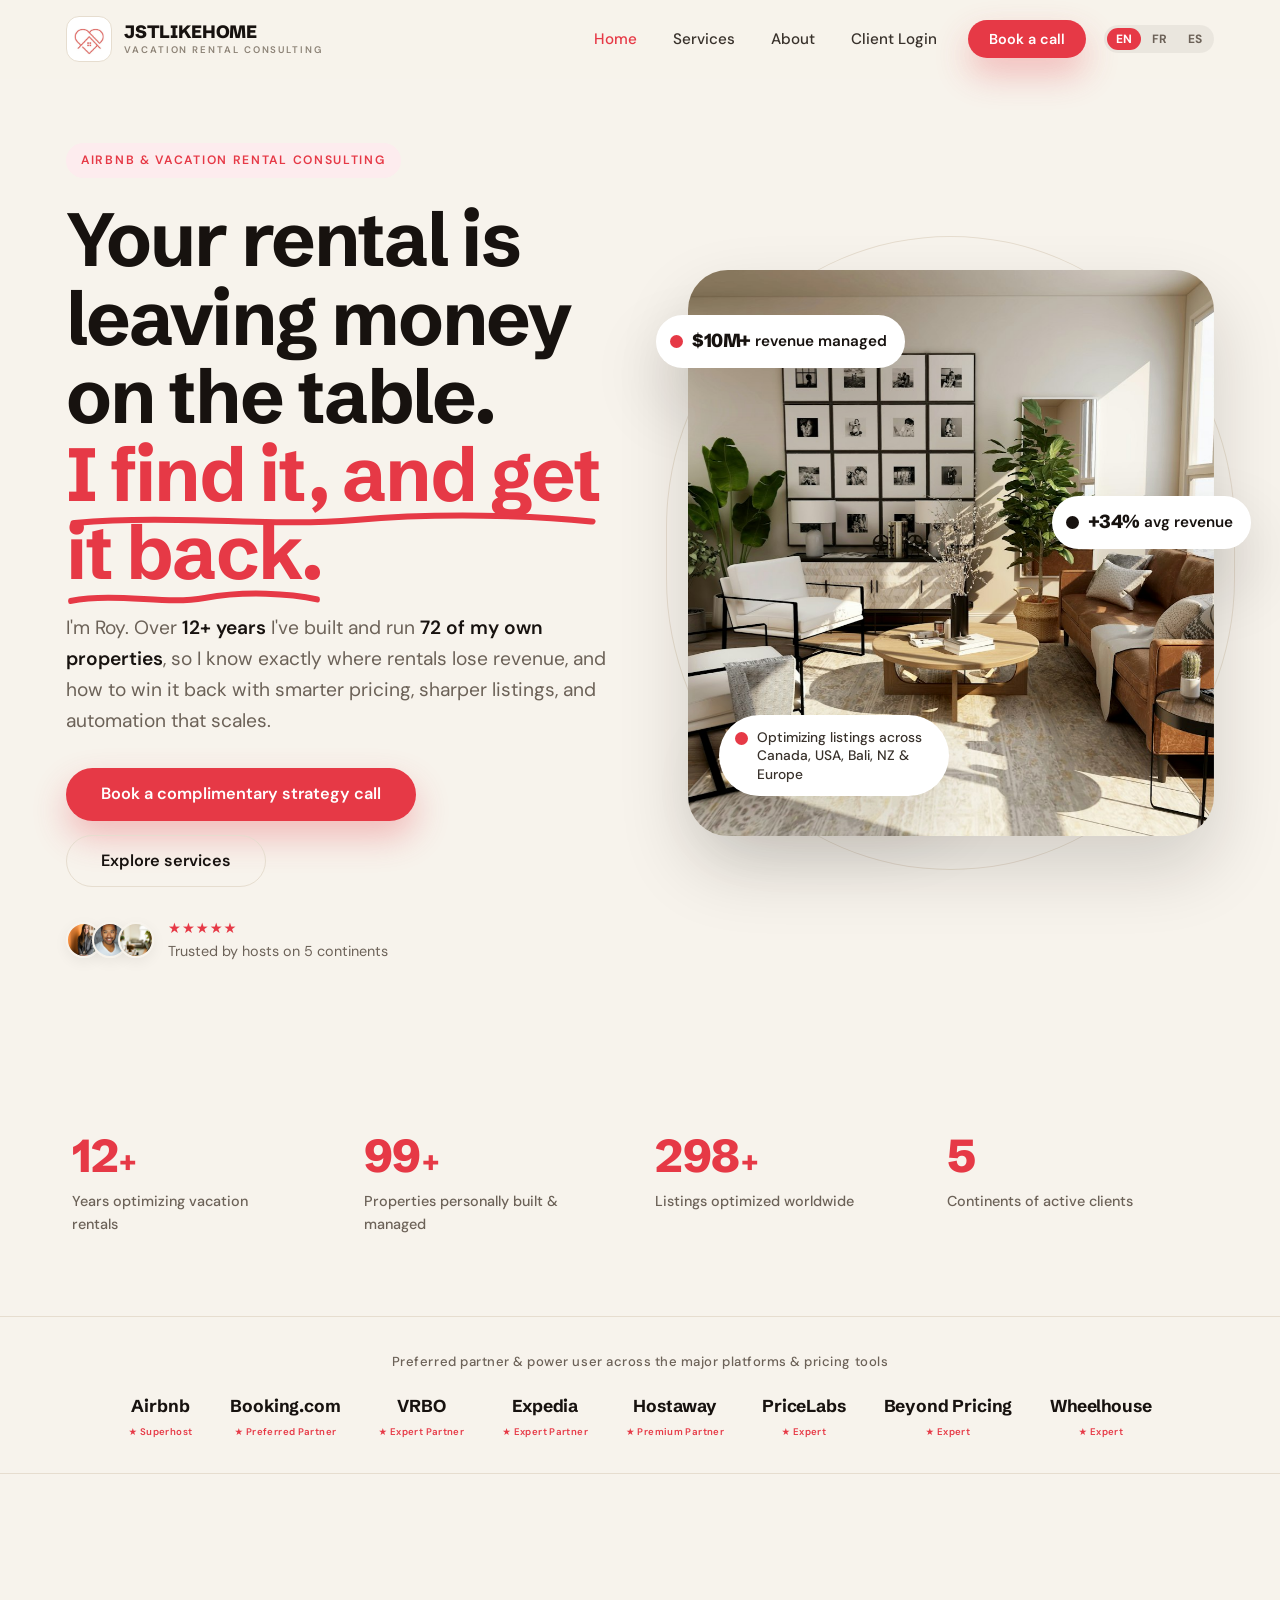
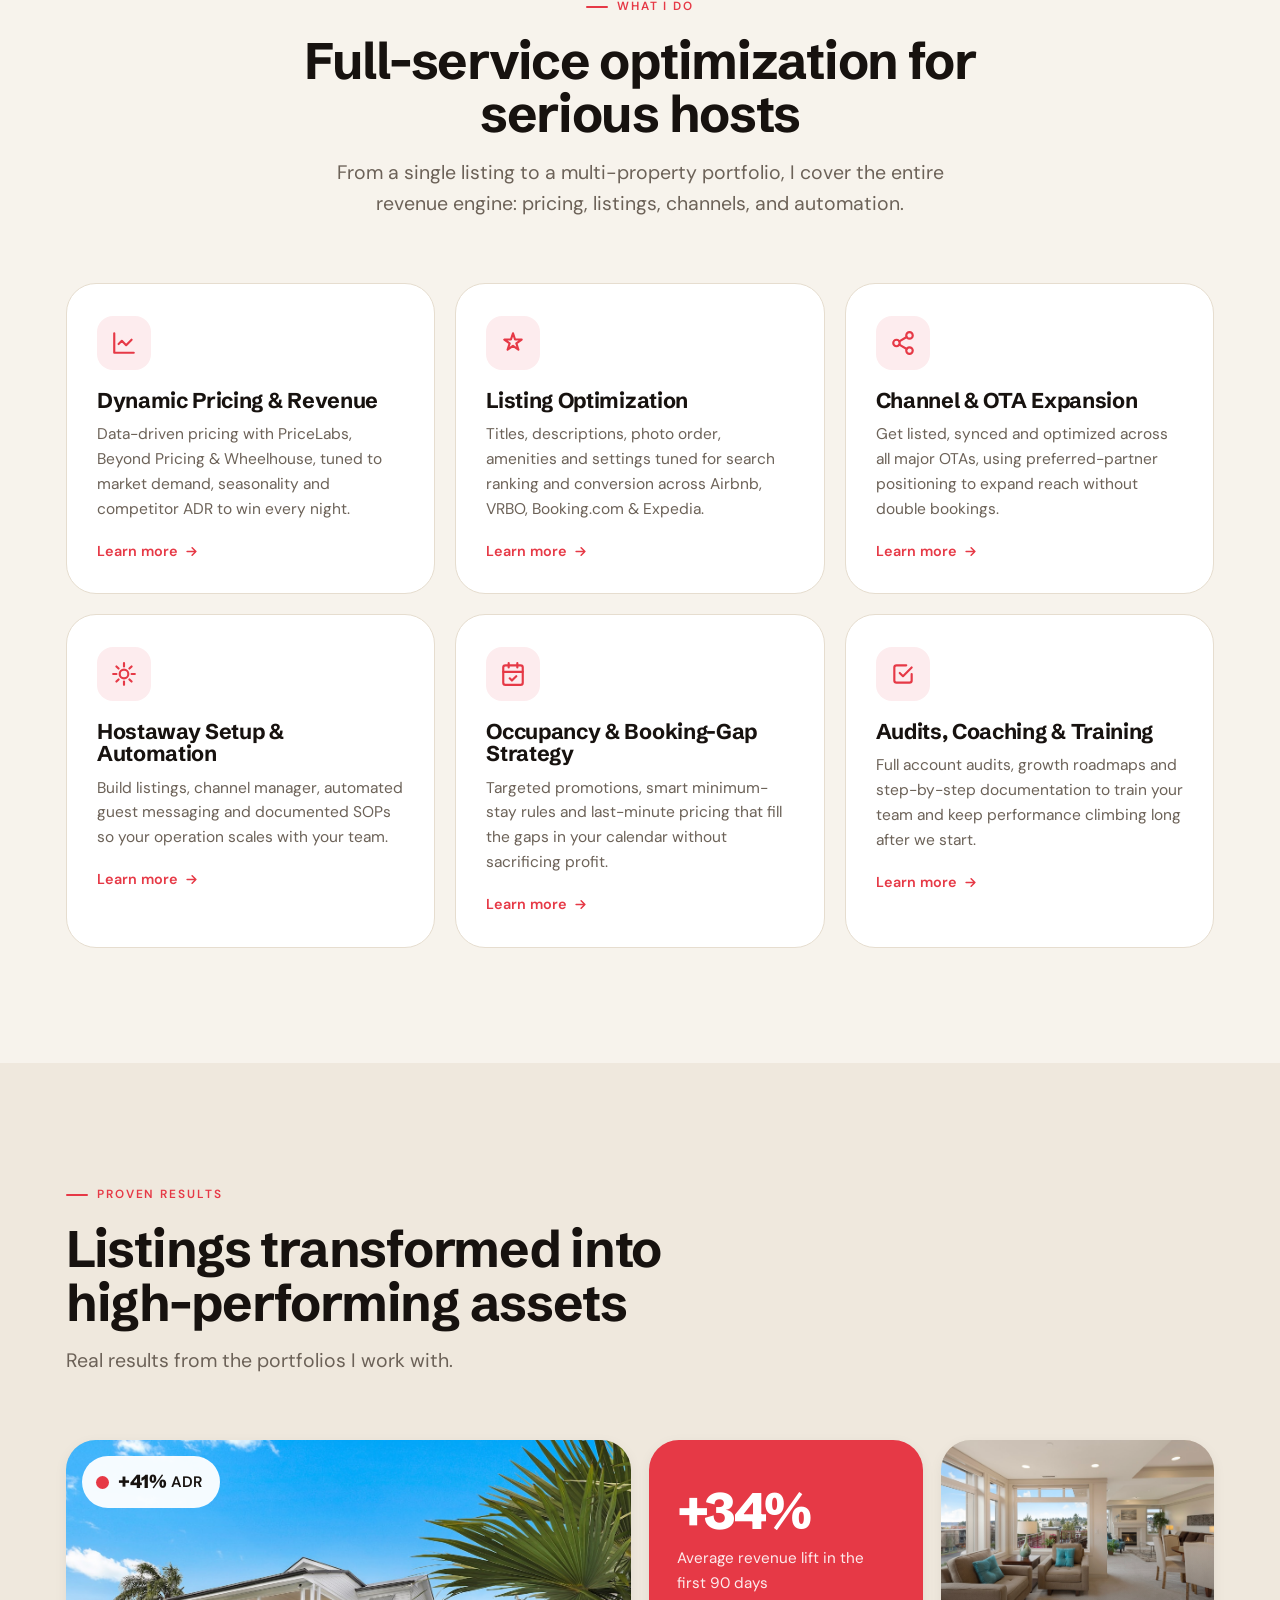
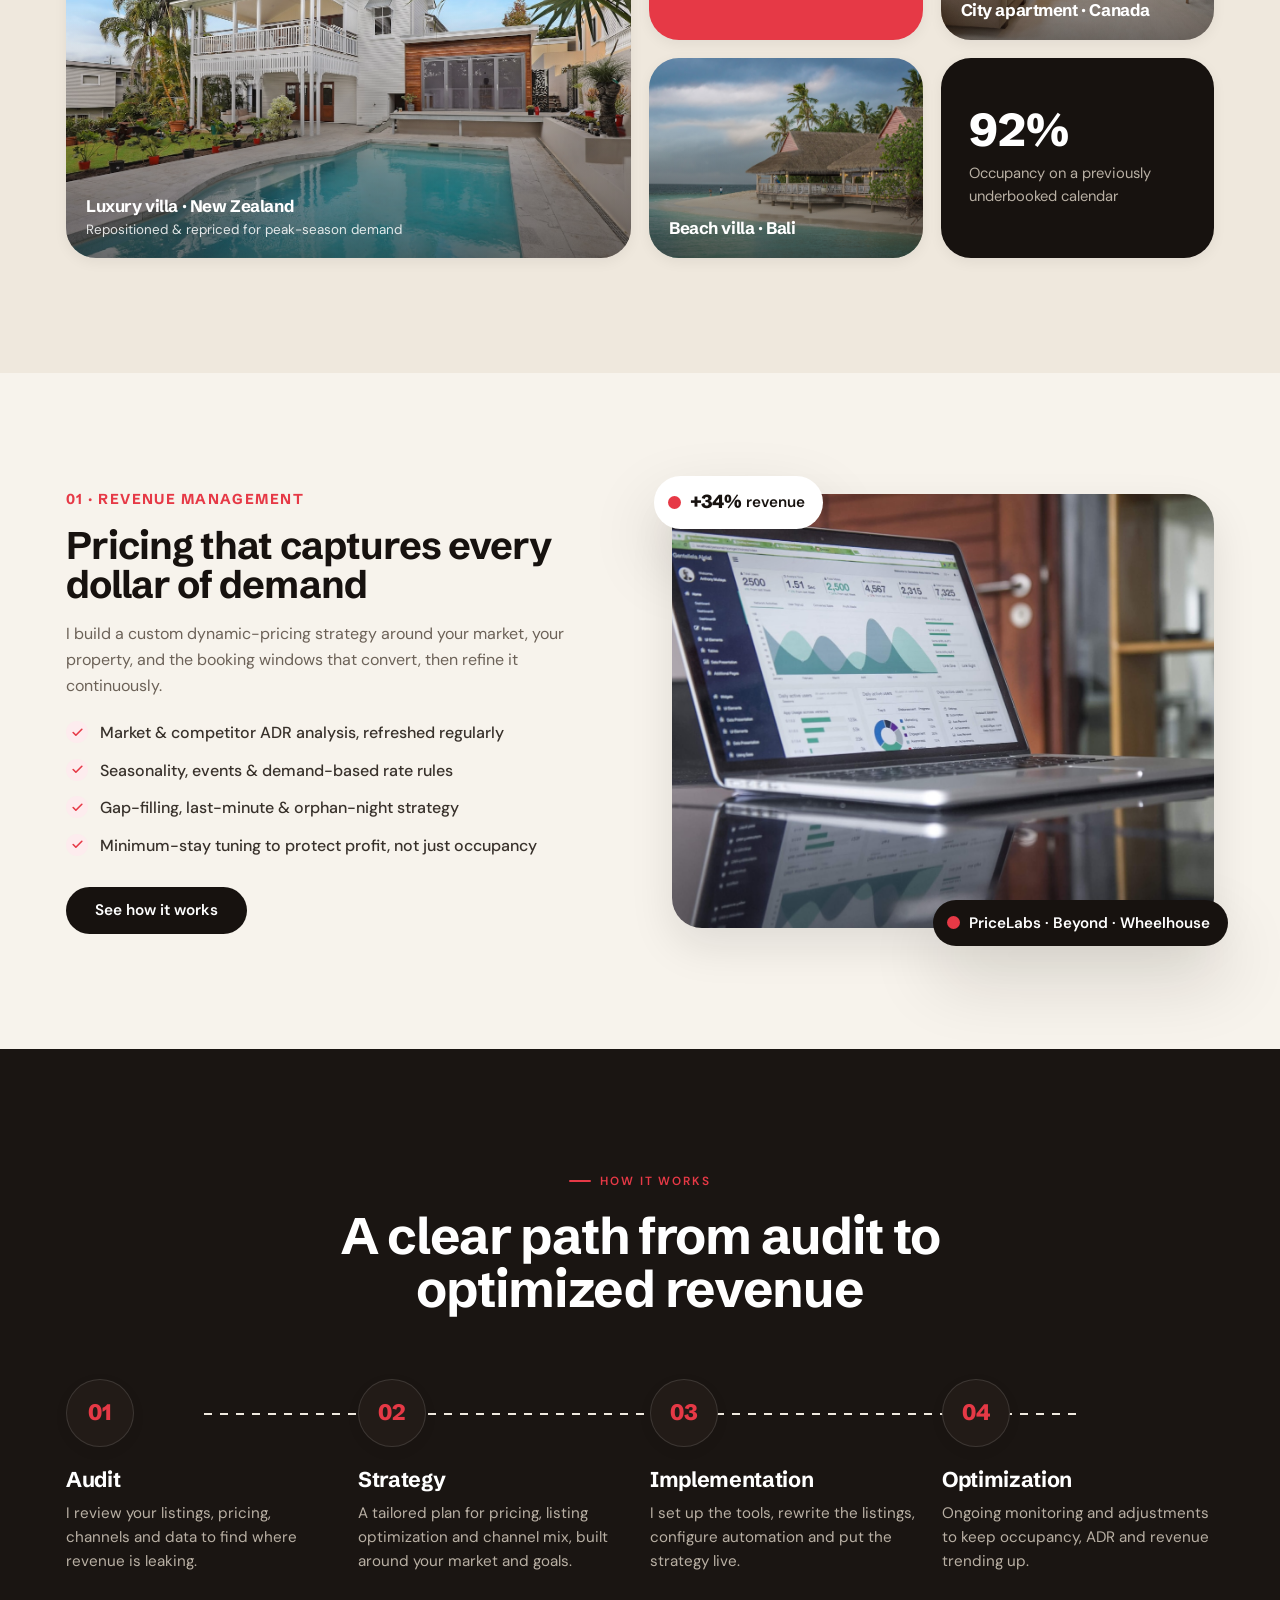
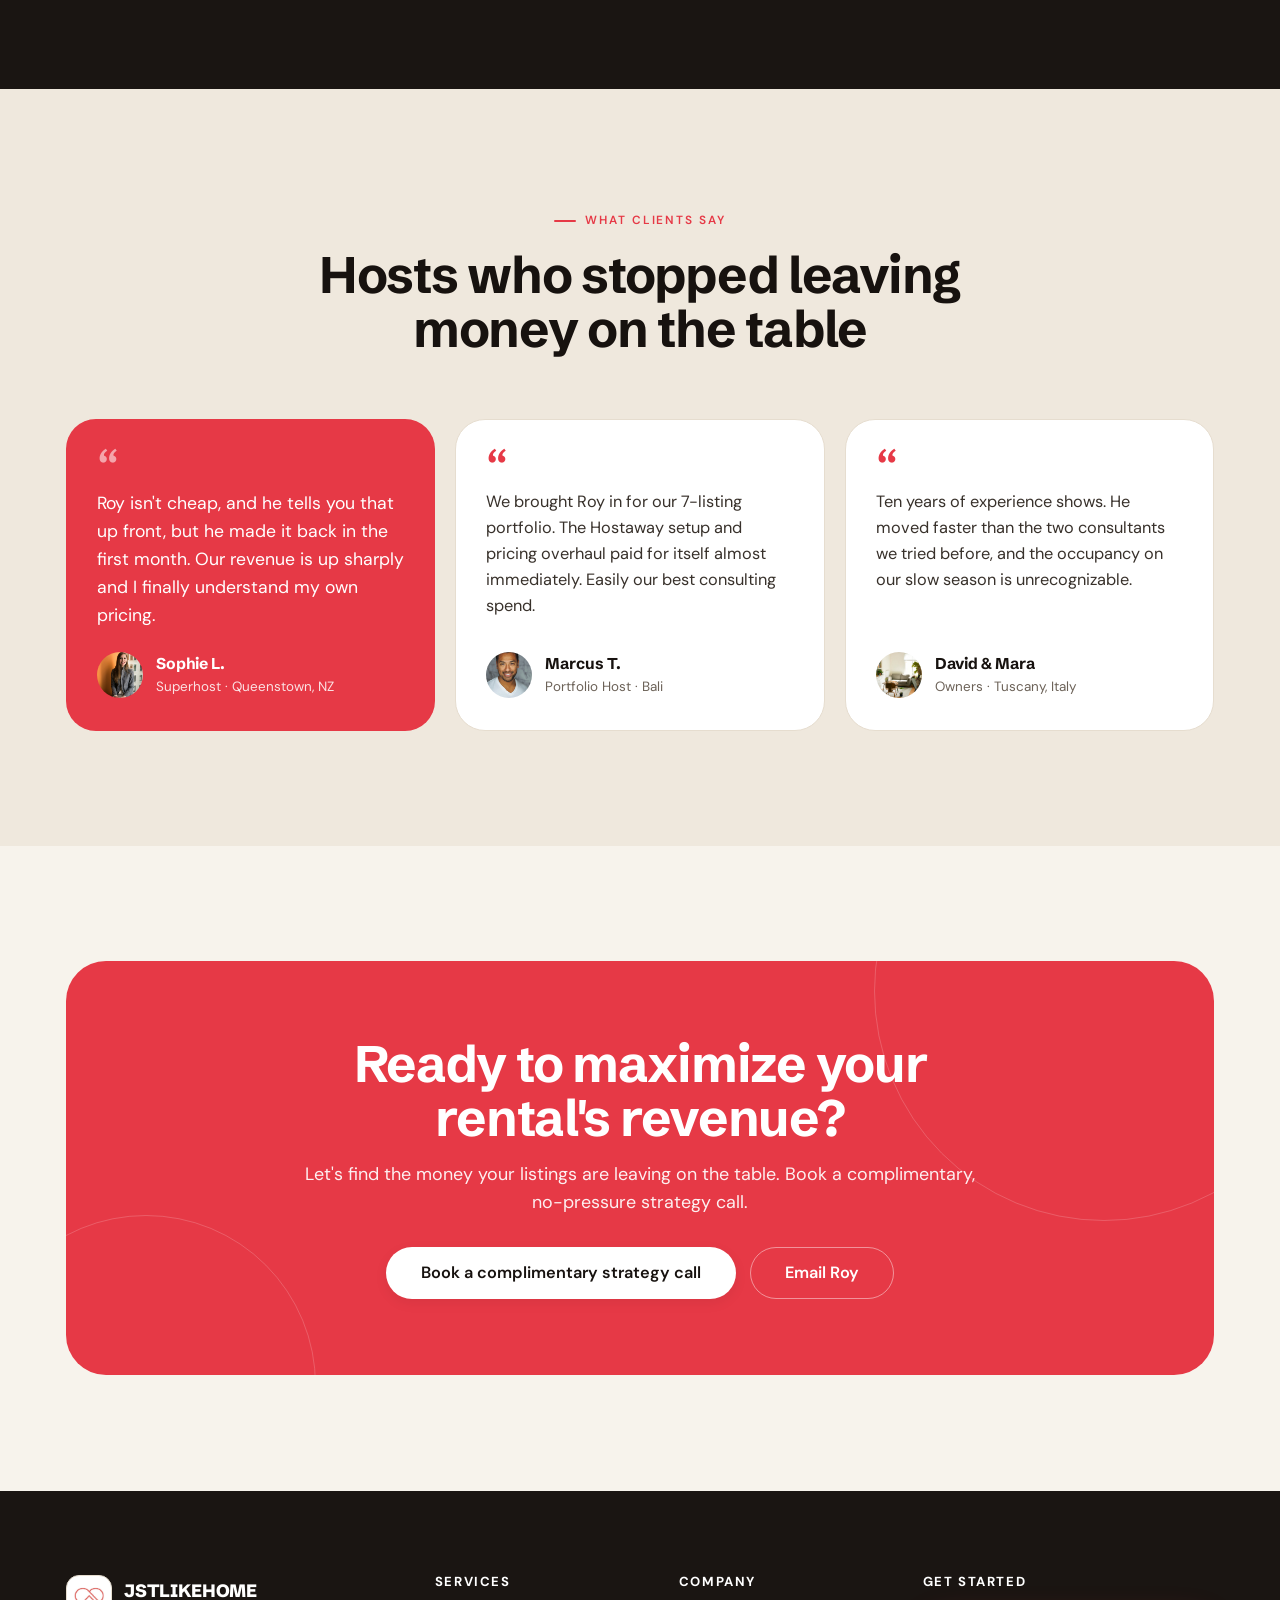
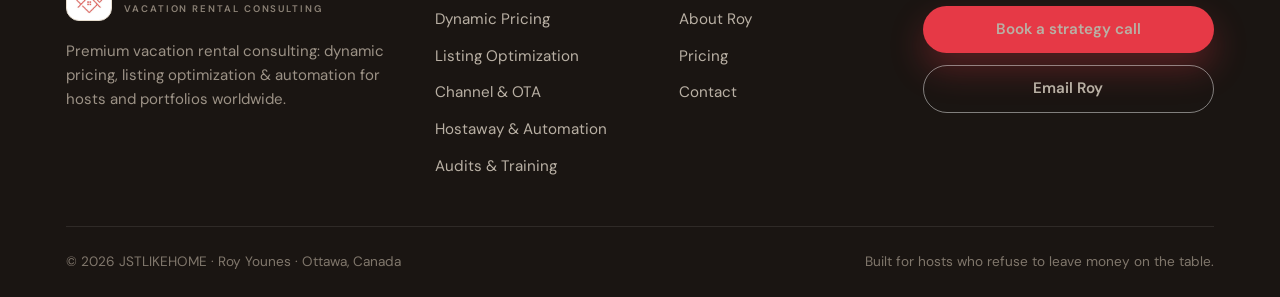
==== commit 7795d3a1: "Revert "Revenue Ledger redesign: editorial one-pager home + /book page" This reverts commit 974a72f6" ====
--- a/index.html
+++ b/index.html
@@ -7,16 +7,16 @@
   <meta name="description" content="Premium vacation rental consulting. 12+ years optimizing Airbnb & short-term rentals worldwide. Dynamic pricing, listing optimization, Hostaway automation and revenue growth. Booking.com Preferred Partner, Ottawa, Canada." />
   <meta name="theme-color" content="#E63946" />
   <meta property="og:title" content="JSTLIKEHOME — Vacation Rental Consulting" />
-  <meta property="og:description" content="Your rental is leaving money on the table. I find it, and get it back. 12+ year STR expert: dynamic pricing, listing optimization & automation." />
+  <meta property="og:description" content="Maximize your vacation rental's ROI with a 12+ year STR expert. Dynamic pricing, listing optimization & automation." />
   <meta property="og:type" content="website" />
   <meta property="og:url" content="https://www.jstlikehome.com" />
   <link rel="icon" href="data:image/svg+xml,%3Csvg xmlns='http://www.w3.org/2000/svg' viewBox='0 0 100 100'%3E%3Cpath d='M50 82C35 68 14 55 14 36C14 24 24 16 34 16C42 16 47 21 50 26C53 21 58 16 66 16C76 16 86 24 86 36C86 55 65 68 50 82Z' fill='none' stroke='%23E63946' stroke-width='6' stroke-linejoin='round'/%3E%3Cpath d='M30 52L50 32L70 52L50 72Z' fill='none' stroke='%23E63946' stroke-width='6' stroke-linejoin='round'/%3E%3C/svg%3E" />
   <link rel="preconnect" href="https://fonts.googleapis.com" />
   <link rel="preconnect" href="https://fonts.gstatic.com" crossorigin />
-  <link href="https://fonts.googleapis.com/css2?family=Fraunces:opsz,wght@9..144,400;9..144,500;9..144,600;9..144,700&family=Fraunces:ital,opsz,wght@1,9..144,400&family=DM+Sans:opsz,wght@9..40,400;9..40,500;9..40,600;9..40,700&display=swap" rel="stylesheet" />
+  <link href="https://fonts.googleapis.com/css2?family=Schibsted+Grotesk:wght@400;500;600;700;800;900&family=DM+Sans:opsz,wght@9..40,400;9..40,500;9..40,600;9..40,700&display=swap" rel="stylesheet" />
   <link rel="stylesheet" href="styles.css" />
 </head>
-<body class="grain">
+<body>
 
   <!-- ============ HEADER ============ -->
   <header class="site-header" id="top">
@@ -26,12 +26,11 @@
         <span class="brand__text"><span class="brand__name">JSTLIKEHOME</span><span class="brand__sub">Vacation Rental Consulting</span></span>
       </a>
       <nav class="main-nav" id="main-nav" aria-label="Main">
-        <a href="#leak">The leak</a>
-        <a href="#method">The method</a>
-        <a href="#proof">The proof</a>
-        <a href="#pricing">Pricing</a>
+        <a href="index.html" class="is-active">Home</a>
+        <a href="services.html">Services</a>
+        <a href="about.html">About</a>
         <a href="/clients/login">Client Login</a>
-        <a href="/book/" class="btn btn--primary btn--sm nav-cta">Book a call</a>
+        <a href="about.html#contact" class="btn btn--primary btn--sm nav-cta">Book a call</a>
         <div id="langswitch" style="margin-left:12px"></div>
       </nav>
       <button class="nav-toggle" id="nav-toggle" aria-label="Open menu" aria-expanded="false" aria-controls="main-nav"><span></span><span></span><span></span></button>
@@ -39,20 +38,43 @@
   </header>
 
   <main>
-    <!-- ============ 00 · HERO ============ -->
-    <section class="lg-hero">
-      <div class="container">
-        <span class="eyebrow reveal">Airbnb &amp; Vacation Rental Consulting</span>
-        <h1 class="reveal">Your rental is leaving money on the table. <br><span class="u-underline">I find it, and get it back.</span></h1>
-        <p class="lede reveal" data-d="1">I'm Roy. Over <strong>12+ years</strong> I've built and run <strong>72 of my own properties</strong>, so I know exactly where rentals lose revenue, and how to win it back with smarter pricing, sharper listings, and automation that scales.</p>
-        <div class="lg-actions reveal" data-d="2">
-          <a href="/book/" class="btn btn--primary btn--lg">Book a free 30-min revenue review</a>
-          <a href="#leak" class="btn btn--ghost btn--lg">See where it leaks</a>
-        </div>
-        <!-- TODO(Roy): confirm or adjust the availability line below -->
-        <p class="lg-avail reveal" data-d="3">Now taking on 3 new portfolios for Q3 2026</p>
-
-        <div class="lg-stats reveal" data-d="2">
+    <!-- ============ HERO ============ -->
+    <section class="hero">
+      <div class="container hero__grid">
+        <div class="hero__copy reveal">
+          <span class="eyebrow">Airbnb &amp; Vacation Rental Consulting</span>
+          <h1>Your rental is leaving money on the table. <br><span class="accent">I find it, and get it back.</span></h1>
+          <p class="hero__lede">I'm Roy. Over <strong>12+ years</strong> I've built and run <strong>72 of my own properties</strong>, so I know exactly where rentals lose revenue, and how to win it back with smarter pricing, sharper listings, and automation that scales.</p>
+          <div class="hero__actions">
+            <a href="about.html#contact" class="btn btn--primary btn--lg">Book a complimentary strategy call</a>
+            <a href="services.html" class="btn btn--ghost btn--lg">Explore services</a>
+          </div>
+          <div class="hero__trust">
+            <div class="hero__avatars" aria-hidden="true">
+              <span style="background-image:url('assets/img/host-woman.jpg')"></span>
+              <span style="background-image:url('assets/img/host-man.jpg')"></span>
+              <span style="background-image:url('assets/img/balcony.jpg')"></span>
+            </div>
+            <div><span class="hero__stars">★★★★★</span><br />Trusted by hosts on 5 continents</div>
+          </div>
+        </div>
+
+        <div class="hero__media reveal" data-d="2">
+          <div class="hero__ring" aria-hidden="true"></div>
+          <div class="hero__media-img">
+            <img src="assets/img/dining.jpg" alt="A beautifully styled, optimized vacation rental living room" loading="eager" />
+          </div>
+          <div class="float-pill float-pill--price"><span class="dot"></span><span class="float-pill__big">$10M+</span>&nbsp;revenue managed</div>
+          <div class="float-pill float-pill--rev"><span class="dot dot--ink"></span><span class="float-pill__big">+34%</span>&nbsp;avg revenue</div>
+          <div class="float-pill float-pill--address float-pill--addr"><span class="dot"></span><span>Optimizing listings across Canada, USA, Bali, NZ &amp; Europe</span></div>
+        </div>
+      </div>
+    </section>
+
+    <!-- ============ STAT STRIP ============ -->
+    <section class="section--tight">
+      <div class="container">
+        <div class="stats reveal">
           <div class="stat"><div class="stat__num"><span data-count="12">0</span><span class="stat__suffix">+</span></div><div class="stat__label">Years optimizing vacation rentals</div></div>
           <div class="stat"><div class="stat__num"><span data-count="100">0</span><span class="stat__suffix">+</span></div><div class="stat__label">Properties personally built &amp; managed</div></div>
           <div class="stat"><div class="stat__num"><span data-count="300">0</span><span class="stat__suffix">+</span></div><div class="stat__label">Listings optimized worldwide</div></div>
@@ -61,216 +83,176 @@
       </div>
     </section>
 
-    <!-- ============ 01 · THE LEAK ============ -->
-    <section class="lg-sec" id="leak">
-      <div class="container">
-        <div class="lg-head reveal">
-          <span class="lg-index">01</span>
-          <div>
-            <h2>Where the money leaks</h2>
-            <p class="lede">Four quiet leaks drain most rental portfolios. Yours probably has at least two.</p>
-          </div>
-        </div>
-        <div class="lg-rows">
-          <div class="lg-row reveal">
-            <span class="lg-row__i">a</span>
-            <div class="lg-row__t">Prices set by hand</div>
-            <div class="lg-row__b">
-              <p>Static nightly rates miss peak demand and leave slow nights empty.</p>
-              <p class="lg-fix">The fix: dynamic pricing tuned to your market, season and demand</p>
+    <!-- ============ TRUST BAR ============ -->
+    <section class="trustbar">
+      <div class="container">
+        <p class="trustbar__label">Preferred partner &amp; power user across the major platforms &amp; pricing tools</p>
+        <ul class="trustbar__logos">
+          <li class="has-badge">Airbnb<span class="tb-badge">★ Superhost</span></li>
+          <li class="has-badge">Booking.com<span class="tb-badge">★ Preferred Partner</span></li>
+          <li class="has-badge">VRBO<span class="tb-badge">★ Expert Partner</span></li>
+          <li class="has-badge">Expedia<span class="tb-badge">★ Expert Partner</span></li>
+          <li class="has-badge">Hostaway<span class="tb-badge">★ Premium Partner</span></li>
+          <li class="has-badge">PriceLabs<span class="tb-badge">★ Expert</span></li>
+          <li class="has-badge">Beyond&nbsp;Pricing<span class="tb-badge">★ Expert</span></li>
+          <li class="has-badge">Wheelhouse<span class="tb-badge">★ Expert</span></li>
+        </ul>
+      </div>
+    </section>
+
+    <!-- ============ SERVICES ============ -->
+    <section class="section section--cream" id="services">
+      <div class="container">
+        <div class="section-head center reveal">
+          <span class="kicker">What I do</span>
+          <h2>Full-service optimization for serious hosts</h2>
+          <p class="lede">From a single listing to a multi-property portfolio, I cover the entire revenue engine: pricing, listings, channels, and automation.</p>
+        </div>
+        <div class="cards">
+          <article class="s-card reveal">
+            <div class="s-card__icon"><svg viewBox="0 0 24 24" fill="none" stroke="currentColor" stroke-width="2" stroke-linecap="round" stroke-linejoin="round"><path d="M3 3v18h18"/><path d="m19 9-5 5-4-4-3 3"/></svg></div>
+            <h3>Dynamic Pricing &amp; Revenue</h3>
+            <p>Data-driven pricing with PriceLabs, Beyond Pricing &amp; Wheelhouse, tuned to market demand, seasonality and competitor ADR to win every night.</p>
+            <a href="services.html#pricing" class="s-card__more">Learn more <svg viewBox="0 0 24 24" fill="none" stroke="currentColor" stroke-width="2.5" stroke-linecap="round" stroke-linejoin="round"><path d="M5 12h14M13 6l6 6-6 6"/></svg></a>
+          </article>
+          <article class="s-card reveal" data-d="1">
+            <div class="s-card__icon"><svg viewBox="0 0 24 24" fill="none" stroke="currentColor" stroke-width="2" stroke-linecap="round" stroke-linejoin="round"><path d="m12 3 1.9 5.8H20l-4.9 3.6 1.9 5.8L12 14.6 7 18.2l1.9-5.8L4 8.8h6.1z"/></svg></div>
+            <h3>Listing Optimization</h3>
+            <p>Titles, descriptions, photo order, amenities and settings tuned for search ranking and conversion across Airbnb, VRBO, Booking.com &amp; Expedia.</p>
+            <a href="services.html#listing" class="s-card__more">Learn more <svg viewBox="0 0 24 24" fill="none" stroke="currentColor" stroke-width="2.5" stroke-linecap="round" stroke-linejoin="round"><path d="M5 12h14M13 6l6 6-6 6"/></svg></a>
+          </article>
+          <article class="s-card reveal" data-d="2">
+            <div class="s-card__icon"><svg viewBox="0 0 24 24" fill="none" stroke="currentColor" stroke-width="2" stroke-linecap="round" stroke-linejoin="round"><circle cx="18" cy="5" r="3"/><circle cx="6" cy="12" r="3"/><circle cx="18" cy="19" r="3"/><path d="m8.6 13.5 6.8 4M15.4 6.5l-6.8 4"/></svg></div>
+            <h3>Channel &amp; OTA Expansion</h3>
+            <p>Get listed, synced and optimized across all major OTAs, using preferred-partner positioning to expand reach without double bookings.</p>
+            <a href="services.html#channels" class="s-card__more">Learn more <svg viewBox="0 0 24 24" fill="none" stroke="currentColor" stroke-width="2.5" stroke-linecap="round" stroke-linejoin="round"><path d="M5 12h14M13 6l6 6-6 6"/></svg></a>
+          </article>
+          <article class="s-card reveal">
+            <div class="s-card__icon"><svg viewBox="0 0 24 24" fill="none" stroke="currentColor" stroke-width="2" stroke-linecap="round" stroke-linejoin="round"><path d="M12 2v3M12 19v3M2 12h3M19 12h3M5 5l2 2M17 17l2 2M19 5l-2 2M7 17l-2 2"/><circle cx="12" cy="12" r="4"/></svg></div>
+            <h3>Hostaway Setup &amp; Automation</h3>
+            <p>Build listings, channel manager, automated guest messaging and documented SOPs so your operation scales with your team.</p>
+            <a href="services.html#automation" class="s-card__more">Learn more <svg viewBox="0 0 24 24" fill="none" stroke="currentColor" stroke-width="2.5" stroke-linecap="round" stroke-linejoin="round"><path d="M5 12h14M13 6l6 6-6 6"/></svg></a>
+          </article>
+          <article class="s-card reveal" data-d="1">
+            <div class="s-card__icon"><svg viewBox="0 0 24 24" fill="none" stroke="currentColor" stroke-width="2" stroke-linecap="round" stroke-linejoin="round"><rect x="3" y="4" width="18" height="18" rx="2"/><path d="M16 2v4M8 2v4M3 10h18M9 16l2 2 4-4"/></svg></div>
+            <h3>Occupancy &amp; Booking-Gap Strategy</h3>
+            <p>Targeted promotions, smart minimum-stay rules and last-minute pricing that fill the gaps in your calendar without sacrificing profit.</p>
+            <a href="services.html#occupancy" class="s-card__more">Learn more <svg viewBox="0 0 24 24" fill="none" stroke="currentColor" stroke-width="2.5" stroke-linecap="round" stroke-linejoin="round"><path d="M5 12h14M13 6l6 6-6 6"/></svg></a>
+          </article>
+          <article class="s-card reveal" data-d="2">
+            <div class="s-card__icon"><svg viewBox="0 0 24 24" fill="none" stroke="currentColor" stroke-width="2" stroke-linecap="round" stroke-linejoin="round"><path d="M9 11l3 3 8-8"/><path d="M20 12v6a2 2 0 0 1-2 2H6a2 2 0 0 1-2-2V6a2 2 0 0 1 2-2h9"/></svg></div>
+            <h3>Audits, Coaching &amp; Training</h3>
+            <p>Full account audits, growth roadmaps and step-by-step documentation to train your team and keep performance climbing long after we start.</p>
+            <a href="services.html#audits" class="s-card__more">Learn more <svg viewBox="0 0 24 24" fill="none" stroke="currentColor" stroke-width="2.5" stroke-linecap="round" stroke-linejoin="round"><path d="M5 12h14M13 6l6 6-6 6"/></svg></a>
+          </article>
+        </div>
+      </div>
+    </section>
+
+    <!-- ============ RESULTS BENTO ============ -->
+    <section class="section section--alt" id="results">
+      <div class="container">
+        <div class="section-head reveal">
+          <span class="kicker">Proven results</span>
+          <h2>Listings transformed into high-performing assets</h2>
+          <p class="lede">Real results from the portfolios I work with.</p>
+        </div>
+        <div class="bento reveal">
+          <div class="bento__item bento__item--photo span-2 row-2">
+            <img src="assets/img/exterior.jpg" alt="Premium vacation rental with pool" loading="lazy" />
+            <div class="bento__badge"><span class="float-pill" style="position:static;box-shadow:none;background:rgba(255,255,255,.95)"><span class="dot"></span><span class="float-pill__big">+41%</span>&nbsp;ADR</span></div>
+            <div class="bento__cap"><h4>Luxury villa · New Zealand</h4><p>Repositioned &amp; repriced for peak-season demand</p></div>
+          </div>
+          <div class="bento__item bento__item--stat"><div class="b-num">+34%</div><div class="b-label">Average revenue lift in the first 90 days</div></div>
+          <div class="bento__item bento__item--photo"><img src="assets/img/bedroom.jpg" alt="Optimized open-plan rental interior" loading="lazy" /><div class="bento__cap"><h4>City apartment · Canada</h4></div></div>
+          <div class="bento__item bento__item--photo"><img src="assets/img/coastal.jpg" alt="Beachfront rental villa" loading="lazy" /><div class="bento__cap"><h4>Beach villa · Bali</h4></div></div>
+          <div class="bento__item bento__item--ink"><div class="b-num">92%</div><div class="b-label">Occupancy on a previously underbooked calendar</div></div>
+        </div>
+      </div>
+    </section>
+
+    <!-- ============ FEATURE: PRICING ============ -->
+    <section class="section section--cream">
+      <div class="container">
+        <div class="feature feature--rev">
+          <div class="feature__media reveal">
+            <div class="feature__media-img"><img src="assets/img/workspace.jpg" alt="Revenue dashboard with dynamic pricing analytics" loading="lazy" /></div>
+            <div class="float-pill float-pill--a"><span class="dot"></span><span class="float-pill__big">+34%</span>&nbsp;revenue</div>
+            <div class="float-pill float-pill--b float-pill--dark"><span class="dot"></span>PriceLabs · Beyond · Wheelhouse</div>
+          </div>
+          <div class="feature__copy reveal" data-d="1">
+            <span class="feature__num">01 · REVENUE MANAGEMENT</span>
+            <h2>Pricing that captures every dollar of demand</h2>
+            <p>I build a custom dynamic-pricing strategy around your market, your property, and the booking windows that convert, then refine it continuously.</p>
+            <ul class="feature__list">
+              <li>Market &amp; competitor ADR analysis, refreshed regularly</li>
+              <li>Seasonality, events &amp; demand-based rate rules</li>
+              <li>Gap-filling, last-minute &amp; orphan-night strategy</li>
+              <li>Minimum-stay tuning to protect profit, not just occupancy</li>
+            </ul>
+            <a href="services.html#pricing" class="btn btn--dark" style="margin-top:28px">See how it works</a>
+          </div>
+        </div>
+      </div>
+    </section>
+
+    <!-- ============ PROCESS ============ -->
+    <section class="section section--dark">
+      <div class="container">
+        <div class="section-head center reveal">
+          <span class="kicker">How it works</span>
+          <h2>A clear path from audit to optimized revenue</h2>
+        </div>
+        <div class="process">
+          <div class="process__line" aria-hidden="true"></div>
+          <div class="p-step reveal"><div class="p-step__num">01</div><h3>Audit</h3><p>I review your listings, pricing, channels and data to find where revenue is leaking.</p></div>
+          <div class="p-step reveal" data-d="1"><div class="p-step__num">02</div><h3>Strategy</h3><p>A tailored plan for pricing, listing optimization and channel mix, built around your market and goals.</p></div>
+          <div class="p-step reveal" data-d="2"><div class="p-step__num">03</div><h3>Implementation</h3><p>I set up the tools, rewrite the listings, configure automation and put the strategy live.</p></div>
+          <div class="p-step reveal" data-d="3"><div class="p-step__num">04</div><h3>Optimization</h3><p>Ongoing monitoring and adjustments to keep occupancy, ADR and revenue trending up.</p></div>
+        </div>
+      </div>
+    </section>
+
+    <!-- ============ TESTIMONIALS ============ -->
+    <section class="section section--alt">
+      <div class="container">
+        <div class="section-head center reveal">
+          <span class="kicker">What clients say</span>
+          <h2>Hosts who stopped leaving money on the table</h2>
+        </div>
+        <div class="quotes">
+          <div class="quote quote--feature reveal">
+            <div class="quote__mark">&ldquo;</div>
+            <p class="quote__text">Roy isn't cheap, and he tells you that up front, but he made it back in the first month. Our revenue is up sharply and I finally understand my own pricing.</p>
+            <div class="quote__by"><span class="quote__av" style="background-image:url('assets/img/host-woman.jpg')"></span><div><div class="quote__name">Sophie L.</div><div class="quote__role">Superhost · Queenstown, NZ</div></div></div>
+          </div>
+          <div class="quote reveal" data-d="1">
+            <div class="quote__mark">&ldquo;</div>
+            <p class="quote__text">We brought Roy in for our 7-listing portfolio. The Hostaway setup and pricing overhaul paid for itself almost immediately. Easily our best consulting spend.</p>
+            <div class="quote__by"><span class="quote__av" style="background-image:url('assets/img/host-man.jpg')"></span><div><div class="quote__name">Marcus T.</div><div class="quote__role">Portfolio Host · Bali</div></div></div>
+          </div>
+          <div class="quote reveal" data-d="2">
+            <div class="quote__mark">&ldquo;</div>
+            <p class="quote__text">Ten years of experience shows. He moved faster than the two consultants we tried before, and the occupancy on our slow season is unrecognizable.</p>
+            <div class="quote__by"><span class="quote__av" style="background-image:url('assets/img/balcony.jpg')"></span><div><div class="quote__name">David &amp; Mara</div><div class="quote__role">Owners · Tuscany, Italy</div></div></div>
+          </div>
+        </div>
+      </div>
+    </section>
+
+    <!-- ============ CTA ============ -->
+    <section class="section section--cream">
+      <div class="container">
+        <div class="cta-band reveal">
+          <div class="cta-band__inner">
+            <h2>Ready to maximize your rental's revenue?</h2>
+            <p>Let's find the money your listings are leaving on the table. Book a complimentary, no-pressure strategy call.</p>
+            <div class="cta-actions">
+              <a href="about.html#contact" class="btn btn--light btn--lg">Book a complimentary strategy call</a>
+              <a href="mailto:roy.y@jstlikehome.com" class="btn btn--outline-light btn--lg">Email Roy</a>
             </div>
           </div>
-          <div class="lg-row reveal">
-            <span class="lg-row__i">b</span>
-            <div class="lg-row__t">One channel carries everything</div>
-            <div class="lg-row__b">
-              <p>Most bookings ride on Airbnb alone, capping your reach and concentrating your risk.</p>
-              <p class="lg-fix">The fix: listed, synced and optimized across the major OTAs</p>
-            </div>
-          </div>
-          <div class="lg-row reveal">
-            <span class="lg-row__i">c</span>
-            <div class="lg-row__t">Listings that don't convert</div>
-            <div class="lg-row__b">
-              <p>Titles, photos and settings tuned for neither the algorithm nor the guest.</p>
-              <p class="lg-fix">The fix: rewritten and restructured so more of the people who look, book</p>
-            </div>
-          </div>
-          <div class="lg-row reveal">
-            <span class="lg-row__i">d</span>
-            <div class="lg-row__t">Calendar gaps nobody fills</div>
-            <div class="lg-row__b">
-              <p>Orphan nights and last-minute holes quietly drain the year.</p>
-              <p class="lg-fix">The fix: targeted promotions, smart minimum stays and last-minute pricing</p>
-            </div>
-          </div>
-        </div>
-      </div>
-    </section>
-
-    <!-- ============ 02 · THE METHOD ============ -->
-    <section class="lg-sec lg-sec--dark" id="method">
-      <div class="container">
-        <div class="lg-head reveal">
-          <span class="lg-index">02</span>
-          <div>
-            <h2>The Revenue Recovery Method</h2>
-            <p class="lede">A clear path from audit to optimized revenue</p>
-          </div>
-        </div>
-        <div class="lg-steps">
-          <div class="lg-step reveal">
-            <span class="lg-step__i">i</span>
-            <div><h3>Audit</h3><span class="lg-step__w">Week 1</span></div>
-            <p>I review your listings, pricing, channels and data to find where revenue is leaking.</p>
-          </div>
-          <div class="lg-step reveal">
-            <span class="lg-step__i">ii</span>
-            <div><h3>Strategy</h3><span class="lg-step__w">Week 2</span></div>
-            <p>A tailored plan for pricing, listing optimization and channel mix, built around your market and goals.</p>
-          </div>
-          <div class="lg-step reveal">
-            <span class="lg-step__i">iii</span>
-            <div><h3>Implementation</h3><span class="lg-step__w">Weeks 3–4</span></div>
-            <p>I set up the tools, rewrite the listings, configure automation and put the strategy live.</p>
-          </div>
-          <div class="lg-step reveal">
-            <span class="lg-step__i">iv</span>
-            <div><h3>Optimization</h3><span class="lg-step__w">Ongoing</span></div>
-            <p>Ongoing monitoring and adjustments to keep occupancy, ADR and revenue trending up.</p>
-          </div>
-        </div>
-
-        <div class="lg-roy reveal">
-          <div>
-            <!-- TODO(Roy): replace with a real photo — swap class to "lg-portrait lg-portrait--photo" and img src -->
-            <div class="lg-portrait"><img src="/assets/img/logo-portal.png" alt="JSTLIKEHOME" /></div>
-            <p class="lg-roy__cap">Roy Younes · Ottawa, Canada · serving worldwide</p>
-          </div>
-          <div class="lg-roy__body">
-            <p>I'm a vacation rental consultant based in Ottawa, Canada. I started as an owner-operator, building and managing <strong>72 of my own properties</strong>, before becoming the person other hosts call when they want serious results.</p>
-            <ul class="lg-roy__badges">
-              <li>Airbnb <span>★ Superhost</span></li>
-              <li>Booking.com <span>★ Preferred Partner</span></li>
-              <li>VRBO <span>★ Expert Partner</span></li>
-              <li>Expedia <span>★ Expert Partner</span></li>
-              <li>Hostaway <span>★ Premium Partner</span></li>
-              <li>PriceLabs <span>★ Expert</span></li>
-            </ul>
-          </div>
-        </div>
-      </div>
-    </section>
-
-    <!-- ============ 03 · THE PROOF ============ -->
-    <section class="lg-sec" id="proof">
-      <div class="container">
-        <div class="lg-head reveal">
-          <span class="lg-index">03</span>
-          <div>
-            <h2>What it looks like when the leak stops</h2>
-            <p class="lede">Real results from the portfolios I work with.</p>
-          </div>
-        </div>
-        <div class="lg-rows">
-          <div class="lg-row lg-row--proof reveal">
-            <span class="lg-row__i">a</span>
-            <div>
-              <div class="lg-row__t">Luxury villa · New Zealand</div>
-              <p style="color:var(--muted);margin-top:6px">Repositioned &amp; repriced for peak-season demand</p>
-            </div>
-            <div class="lg-proof__num">+41%<small>ADR</small></div>
-          </div>
-          <div class="lg-row lg-row--proof reveal">
-            <span class="lg-row__i">b</span>
-            <div>
-              <div class="lg-row__t">City apartment · Canada</div>
-              <p style="color:var(--muted);margin-top:6px">Occupancy on a previously underbooked calendar</p>
-            </div>
-            <div class="lg-proof__num">92%<small>occupancy</small></div>
-          </div>
-          <div class="lg-row lg-row--proof reveal">
-            <span class="lg-row__i">c</span>
-            <div>
-              <div class="lg-row__t">Beach villa · Bali</div>
-              <p style="color:var(--muted);margin-top:6px">Average revenue lift in the first 90 days</p>
-            </div>
-            <div class="lg-proof__num">+34%<small>revenue</small></div>
-          </div>
-        </div>
-        <p class="lg-note">Representative metrics.</p>
-      </div>
-    </section>
-
-    <!-- ============ 04 · THE PRICE ============ -->
-    <section class="lg-sec lg-sec--sand" id="pricing">
-      <div class="container">
-        <div class="lg-head reveal">
-          <span class="lg-index">04</span>
-          <div>
-            <h2>What it costs</h2>
-            <p class="lede">Premium service, priced for the return you get</p>
-          </div>
-        </div>
-        <div class="lg-rows">
-          <div class="lg-row lg-row--offer reveal">
-            <span class="lg-row__i">a</span>
-            <div>
-              <div class="lg-row__t">Initial Audit</div>
-              <p class="lg-offer__meta">For hosts who want quick, expert wins to start.</p>
-              <p class="lg-offer__meta">One-time fee · delivered in ~1 week</p>
-            </div>
-            <div class="lg-offer__price">$450–900</div>
-          </div>
-          <div class="lg-row lg-row--offer reveal">
-            <span class="lg-row__i">b</span>
-            <div>
-              <div class="lg-row__t">Full Optimization<span class="lg-badge">Most popular</span></div>
-              <p class="lg-offer__meta">Done-for-you across pricing, listing &amp; channels.</p>
-              <p class="lg-offer__meta">Per listing · one-time project · ROI in 30–90 days</p>
-            </div>
-            <div class="lg-offer__price">$750–1,500</div>
-          </div>
-          <div class="lg-row lg-row--offer reveal">
-            <span class="lg-row__i">c</span>
-            <div>
-              <div class="lg-row__t">Portfolio Partner</div>
-              <p class="lg-offer__meta">Ongoing management for 5+ listings &amp; teams.</p>
-              <p class="lg-offer__meta">Monthly retainer · tailored to your portfolio</p>
-            </div>
-            <div class="lg-offer__price">Custom</div>
-          </div>
-        </div>
-        <p class="lg-fit reveal"><strong>Best fit:</strong> hosts and portfolios of 1–15 listings who want results, not the cheapest quote. <a href="services.html" style="color:var(--coral);font-weight:600">Explore services</a></p>
-
-        <div class="faq" style="margin-top:clamp(36px,5vw,56px);max-width:none">
-          <div class="faq__item reveal">
-            <button class="faq__q" type="button">Why are you more expensive than other consultants?<svg class="chev" viewBox="0 0 24 24" fill="none" stroke="currentColor" stroke-width="2.5" stroke-linecap="round" stroke-linejoin="round"><path d="m6 9 6 6 6-6"/></svg></button>
-            <div class="faq__a"><div class="faq__a-inner">Because 12+ years of hands-on experience means I diagnose faster, fix smarter and deliver results in less time than most. You pay a premium and make it back many times over.</div></div>
-          </div>
-          <div class="faq__item reveal">
-            <button class="faq__q" type="button">How quickly will I see results?<svg class="chev" viewBox="0 0 24 24" fill="none" stroke="currentColor" stroke-width="2.5" stroke-linecap="round" stroke-linejoin="round"><path d="m6 9 6 6 6-6"/></svg></button>
-            <div class="faq__a"><div class="faq__a-inner">Pricing and listing changes can lift revenue within days. Most clients see a revenue and occupancy lift within the first 30–90 days, depending on market and season.</div></div>
-          </div>
-          <div class="faq__item reveal">
-            <button class="faq__q" type="button">Do you work with single listings or only portfolios?<svg class="chev" viewBox="0 0 24 24" fill="none" stroke="currentColor" stroke-width="2.5" stroke-linecap="round" stroke-linejoin="round"><path d="m6 9 6 6 6-6"/></svg></button>
-            <div class="faq__a"><div class="faq__a-inner">Both. The Initial Audit is perfect for a single property, while Full Optimization and Portfolio Partner scale to multi-listing operations and management teams.</div></div>
-          </div>
-        </div>
-      </div>
-    </section>
-
-    <!-- ============ 05 · BOOK ============ -->
-    <section class="lg-sec lg-book" id="book">
-      <div class="container">
-        <span class="lg-index reveal" style="display:block;margin-bottom:10px">05</span>
-        <h2 class="reveal">Book your revenue review</h2>
-        <p class="lede reveal" data-d="1">A free 30-minute call. You leave knowing where your listings leak revenue and what it would take to fix them, whether we work together or not.</p>
-        <div class="lg-actions reveal" data-d="2">
-          <a href="/book/" class="btn btn--primary btn--lg">Book a free 30-min revenue review</a>
-          <a href="mailto:roy.y@jstlikehome.com" class="btn btn--ghost btn--lg">Email Roy</a>
-        </div>
-        <p class="lg-avail reveal" data-d="3">Now taking on 3 new portfolios for Q3 2026</p>
+        </div>
       </div>
     </section>
   </main>
@@ -306,7 +288,7 @@
         </div>
         <div class="footer-col footer-cta">
           <h4>Get started</h4>
-          <a href="/book/" class="btn btn--primary">Book a strategy call</a>
+          <a href="about.html#contact" class="btn btn--primary">Book a strategy call</a>
           <a href="mailto:roy.y@jstlikehome.com" class="btn btn--outline-light">Email Roy</a>
         </div>
       </div>
@@ -316,11 +298,6 @@
       </div>
     </div>
   </footer>
-
-  <!-- Sticky mobile booking bar -->
-  <div class="bookbar" id="bookbar">
-    <a href="/book/" class="btn btn--primary">Book a free 30-min revenue review</a>
-  </div>
 
   <script src="script.js"></script>
   <script src="/i18n.js"></script>
--- a/styles.css
+++ b/styles.css
@@ -1,8 +1,8 @@
 /* ============================================================
    JSTLIKEHOME · Short-Term Rental Consulting
-   Design system — "Revenue Ledger" editorial redesign
+   Design system — built on ui-ux-pro-max "Trust & Authority + Premium Sans"
    Palette: Coral #E63946 · warm charcoal · cream/sand neutrals
-   Type: Fraunces (display serif) + DM Sans (body)
+   Type: Bricolage Grotesque (display) + DM Sans (body)
    ============================================================ */
 
 :root {
@@ -39,7 +39,7 @@
   --shadow-coral: 0 16px 34px rgba(230, 57, 70, 0.30);
 
   --maxw: 1200px;
-  --font-display: 'Fraunces', Georgia, serif;
+  --font-display: 'Schibsted Grotesk', 'DM Sans', system-ui, sans-serif;
   --font-body: 'DM Sans', system-ui, -apple-system, sans-serif;
 
   --ease: cubic-bezier(0.22, 1, 0.36, 1);
@@ -66,7 +66,7 @@
 .container { width: 100%; max-width: var(--maxw); margin: 0 auto; padding: 0 26px; }
 
 /* ---------- Typography ---------- */
-h1, h2, h3, h4 { font-family: var(--font-display); color: var(--ink); line-height: 1.06; letter-spacing: -0.018em; font-weight: 600; }
+h1, h2, h3, h4 { font-family: var(--font-display); color: var(--ink); line-height: 1.04; letter-spacing: -0.025em; font-weight: 700; }
 h1 { font-size: clamp(2.6rem, 6vw, 4.7rem); }
 h2 { font-size: clamp(2rem, 4.3vw, 3.2rem); }
 h3 { font-size: 1.34rem; letter-spacing: -0.015em; }
@@ -173,8 +173,12 @@
 .float-pill--dark { background: var(--ink); color: #fff; }
 .float-pill--dark .dot { background: var(--coral); }
 
-/* ---------- LEDGER · hand-drawn accent (shared) ---------- */
-.u-underline {
+/* ---------- HERO ---------- */
+.hero { position: relative; padding: clamp(40px, 5vw, 70px) 0 clamp(56px, 7vw, 90px); }
+.hero__grid { display: grid; grid-template-columns: 1.04fr 0.96fr; gap: clamp(28px, 4vw, 56px); align-items: center; }
+.hero__copy { max-width: 36rem; }
+.hero h1 { margin-bottom: 22px; }
+.hero h1 .accent {
   display: inline;
   color: var(--coral);
   -webkit-box-decoration-break: clone; box-decoration-break: clone;
@@ -183,6 +187,45 @@
   background-position: 0 100%;
   background-size: 100% 0.32em;
   padding-bottom: 0.16em;
+}
+.hero__lede { font-size: clamp(1.06rem, 1.5vw, 1.2rem); color: var(--muted); margin-bottom: 32px; }
+.hero__lede strong { color: var(--ink); font-weight: 600; }
+.hero__actions { display: flex; flex-wrap: wrap; margin-bottom: 16px; }
+.hero__actions .btn { margin: 0 14px 14px 0; }
+.hero__trust { display: flex; align-items: center; font-size: 0.9rem; color: var(--muted); }
+.hero__avatars { display: flex; margin-right: 14px; }
+.hero__avatars span {
+  width: 36px; height: 36px; border-radius: 50%; border: 2.5px solid var(--cream);
+  margin-left: -10px; background-size: cover; background-position: center;
+  box-shadow: var(--shadow-sm);
+}
+.hero__avatars span:first-child { margin-left: 0; }
+.hero__stars { color: var(--coral); letter-spacing: 1px; }
+
+/* Hero media (image + pills) */
+.hero__media { position: relative; }
+.hero__media-img {
+  position: relative; aspect-ratio: 4 / 4.3; border-radius: var(--r-xl); overflow: hidden;
+  box-shadow: var(--shadow-lg); background: var(--sand-2);
+}
+.hero__media-img img { width: 100%; height: 100%; object-fit: cover; }
+.hero__media .float-pill--price { top: 8%; left: -6%; }
+.hero__media .float-pill--rev { top: 40%; right: -7%; }
+.hero__media .float-pill--addr { bottom: 7%; left: 6%; }
+.hero__ring { position: absolute; inset: -6% -4% -6% -4%; border: 1px solid var(--line); border-radius: 50%/46%; z-index: -1; pointer-events: none; }
+
+/* ---- Hero motion (CSS only) ---- */
+@keyframes hero-float { 0%, 100% { transform: translateY(0); } 50% { transform: translateY(-8px); } }
+@keyframes hero-kenburns { from { transform: scale(1); } to { transform: scale(1.055); } }
+.hero__media-img img { animation: hero-kenburns 18s ease-in-out infinite alternate; will-change: transform; }
+.hero__media .float-pill--price { animation: hero-float 5.5s ease-in-out infinite; }
+.hero__media .float-pill--rev { animation: hero-float 6.7s ease-in-out 0.7s infinite; }
+.hero__media .float-pill--addr { animation: hero-float 7.6s ease-in-out 0.3s infinite; }
+@media (prefers-reduced-motion: reduce) {
+  .hero__media-img img,
+  .hero__media .float-pill--price,
+  .hero__media .float-pill--rev,
+  .hero__media .float-pill--addr { animation: none; }
 }
 
 /* ---------- Stat strip ---------- */
@@ -439,169 +482,3 @@
   .reveal { opacity: 1; transform: none; transition: none; }
   .btn:hover, .s-card:hover, .price:hover, .stat:hover, .bento__item:hover img { transform: none; }
 }
-
-/* ============================================================
-   REVENUE LEDGER (home + book) — editorial one-pager system
-   ============================================================ */
-
-/* Fraunces is loaded up to 700; keep display weights within range */
-.brand__name, .stat__num, .float-pill__big, .bento__item--stat .b-num,
-.bento__item--ink .b-num, .price__amount, .p-step__num { font-weight: 700; }
-
-/* Paper grain — sits above content, below header/overlays; 2.5% opacity */
-.grain::after {
-  content: ""; position: fixed; inset: -50%; z-index: 90; pointer-events: none;
-  background-image: url("data:image/svg+xml,%3Csvg xmlns='http://www.w3.org/2000/svg' width='300' height='300'%3E%3Cfilter id='n'%3E%3CfeTurbulence type='fractalNoise' baseFrequency='0.9' numOctaves='2' stitchTiles='stitch'/%3E%3C/filter%3E%3Crect width='300' height='300' filter='url(%23n)' opacity='1'/%3E%3C/svg%3E");
-  opacity: 0.025;
-}
-
-/* ---- Hero ---- */
-.lg-hero { padding: clamp(52px, 8vw, 110px) 0 clamp(40px, 6vw, 72px); }
-.lg-hero h1 {
-  font-size: clamp(2.7rem, 6.6vw, 5.4rem);
-  line-height: 1.02; letter-spacing: -0.022em;
-  max-width: 15.5ch; margin: 0 0 26px;
-}
-.lg-hero .lede { max-width: 44em; margin-bottom: 30px; }
-.lg-hero .lede strong { color: var(--ink); font-weight: 600; }
-.lg-actions { display: flex; flex-wrap: wrap; align-items: center; margin-bottom: 14px; }
-.lg-actions .btn { margin: 0 14px 14px 0; }
-.lg-avail { display: inline-flex; align-items: center; font-size: 0.92rem; color: var(--muted); font-weight: 500; }
-.lg-avail::before { content: ""; width: 9px; height: 9px; border-radius: 50%; background: #1f9d55; margin-right: 9px; box-shadow: 0 0 0 4px rgba(31,157,85,.14); }
-
-/* Giant stat row */
-.lg-stats { display: grid; grid-template-columns: repeat(4, 1fr); gap: 0 34px; margin-top: clamp(44px, 6vw, 72px); }
-.lg-stats .stat { border-top: 2px solid var(--ink); padding: 18px 0 0; }
-.lg-stats .stat__num { font-size: clamp(2.6rem, 5vw, 4.2rem); color: var(--ink); }
-.lg-stats .stat__suffix { color: var(--coral); }
-
-/* ---- Section scaffolding ---- */
-.lg-sec { padding: clamp(64px, 9vw, 120px) 0; border-top: 1px solid var(--line); }
-.lg-sec--dark { background: var(--dark); color: #e9e2d8; border-top: 0; }
-.lg-sec--dark h2, .lg-sec--dark h3 { color: #fff; }
-.lg-sec--sand { background: var(--sand); border-top: 0; }
-.lg-head { display: grid; grid-template-columns: minmax(70px, 150px) 1fr; gap: 18px 30px; align-items: start; margin-bottom: clamp(36px, 5vw, 60px); }
-.lg-head .lg-index {
-  font-family: var(--font-display); font-style: italic; font-weight: 400;
-  font-size: clamp(2.6rem, 5vw, 4.4rem); line-height: 0.9; color: var(--coral);
-}
-.lg-head h2 { font-size: clamp(2rem, 4.2vw, 3.1rem); margin-bottom: 12px; }
-.lg-head .lede { max-width: 36em; }
-.lg-sec--dark .lede { color: #b9b0a4; }
-
-/* ---- Ledger rows (leaks / proof / offers) ---- */
-.lg-rows { border-top: 1px solid var(--line); }
-.lg-sec--dark .lg-rows { border-top-color: rgba(255,255,255,.14); }
-.lg-row {
-  display: grid; grid-template-columns: 74px 1.05fr 1.3fr; gap: 14px 34px;
-  padding: clamp(24px, 3.5vw, 38px) 0; border-bottom: 1px solid var(--line); align-items: baseline;
-}
-.lg-sec--dark .lg-row { border-bottom-color: rgba(255,255,255,.14); }
-.lg-row__i { font-family: var(--font-display); font-style: italic; font-weight: 400; font-size: 1.15rem; color: var(--muted-2); }
-.lg-row__t { font-family: var(--font-display); font-weight: 600; font-size: clamp(1.25rem, 2.2vw, 1.6rem); letter-spacing: -0.015em; line-height: 1.15; }
-.lg-sec--dark .lg-row__t { color: #fff; }
-.lg-row__b p { color: var(--muted); margin-bottom: 8px; }
-.lg-sec--dark .lg-row__b p { color: #b9b0a4; }
-.lg-fix { font-weight: 600; color: var(--coral); font-size: 0.95rem; }
-.lg-fix::before { content: "→ "; }
-
-/* Proof rows: big number on the right */
-.lg-row--proof { grid-template-columns: 74px 1.5fr auto; align-items: center; }
-.lg-proof__num {
-  font-family: var(--font-display); font-weight: 700; font-size: clamp(2.3rem, 4.6vw, 3.8rem);
-  letter-spacing: -0.03em; color: var(--coral); line-height: 1; text-align: right; white-space: nowrap;
-}
-.lg-proof__num small { display: block; font-family: var(--font-body); font-weight: 600; font-size: 0.82rem; letter-spacing: 0.06em; text-transform: uppercase; color: var(--muted); margin-top: 6px; }
-.lg-note { margin-top: 14px; font-size: 0.85rem; color: var(--muted-2); }
-
-/* Offer rows */
-.lg-row--offer { grid-template-columns: 74px 1.4fr auto; align-items: center; }
-.lg-offer__meta { font-size: 0.88rem; color: var(--muted); margin-top: 6px; }
-.lg-offer__price {
-  font-family: var(--font-display); font-weight: 700; font-size: clamp(1.5rem, 3vw, 2.2rem);
-  letter-spacing: -0.02em; text-align: right; line-height: 1.1; white-space: nowrap;
-}
-.lg-offer__price small { display: block; font-family: var(--font-body); font-weight: 500; font-size: 0.8rem; color: var(--muted); letter-spacing: 0; }
-.lg-badge { display: inline-block; vertical-align: middle; margin-left: 10px; background: var(--coral); color: #fff; font-family: var(--font-body); font-size: 0.62rem; font-weight: 700; letter-spacing: 0.08em; text-transform: uppercase; padding: 4px 10px; border-radius: var(--pill); transform: translateY(-3px); }
-.lg-fit { margin-top: 22px; padding: 16px 20px; background: var(--coral-50); border-radius: var(--r-sm); font-size: 0.95rem; color: var(--ink-2); }
-.lg-fit strong { color: var(--ink); }
-
-/* ---- Method / Meet Roy ---- */
-.lg-steps { counter-reset: none; display: grid; gap: 0; border-top: 1px solid rgba(255,255,255,.14); }
-.lg-step { display: grid; grid-template-columns: 74px 220px 1fr; gap: 12px 34px; padding: 26px 0; border-bottom: 1px solid rgba(255,255,255,.14); align-items: baseline; }
-.lg-step__i { font-family: var(--font-display); font-style: italic; font-weight: 400; font-size: 1.15rem; color: var(--coral); }
-.lg-step h3 { font-size: clamp(1.2rem, 2vw, 1.5rem); }
-.lg-step__w { font-size: 0.8rem; font-weight: 600; letter-spacing: 0.08em; text-transform: uppercase; color: #8d8377; display: block; margin-top: 5px; }
-.lg-step p { color: #b9b0a4; font-size: 0.98rem; }
-
-.lg-roy { display: grid; grid-template-columns: 300px 1fr; gap: clamp(30px, 5vw, 60px); align-items: center; margin-top: clamp(44px, 6vw, 70px); }
-.lg-portrait {
-  aspect-ratio: 4 / 4.8; border-radius: var(--r-lg); overflow: hidden; position: relative;
-  background: radial-gradient(130% 100% at 50% 0%, #2a221d 55%, #38271f 100%);
-  border: 1px solid rgba(255,255,255,.14); display: grid; place-items: center; padding: 18%;
-}
-.lg-portrait img { width: 100%; object-fit: contain; opacity: 0.92; }
-.lg-portrait--photo { padding: 0; }
-.lg-portrait--photo img { width: 100%; height: 100%; object-fit: cover; opacity: 1; }
-.lg-roy__cap { font-size: 0.85rem; color: #8d8377; margin-top: 10px; }
-.lg-roy__body p { color: #d9d2c8; font-size: 1.04rem; margin-bottom: 14px; }
-.lg-roy__body p strong { color: #fff; }
-.lg-roy__badges { display: flex; flex-wrap: wrap; margin-top: 18px; }
-.lg-roy__badges li { font-size: 0.8rem; font-weight: 600; color: #e9e2d8; border: 1px solid rgba(255,255,255,.2); border-radius: var(--pill); padding: 7px 14px; margin: 0 8px 8px 0; }
-.lg-roy__badges li span { color: var(--coral); }
-
-/* ---- Book section ---- */
-.lg-book { text-align: center; }
-.lg-book h2 { font-size: clamp(2.2rem, 5vw, 3.6rem); max-width: 18ch; margin: 0 auto 18px; }
-.lg-book .lede { max-width: 42em; margin: 0 auto 30px; }
-.lg-book .lg-actions { justify-content: center; }
-.lg-book .lg-actions .btn { margin: 0 7px 14px; }
-.lg-book .lg-avail { display: flex; justify-content: center; margin-top: 4px; }
-
-/* ---- Sticky mobile book bar ---- */
-.bookbar {
-  position: fixed; left: 0; right: 0; bottom: 0; z-index: 120; display: none;
-  padding: 10px 14px calc(10px + env(safe-area-inset-bottom));
-  background: rgba(247, 243, 236, 0.92); backdrop-filter: blur(12px); -webkit-backdrop-filter: blur(12px);
-  border-top: 1px solid var(--line);
-  transform: translateY(110%); transition: transform .35s var(--ease);
-}
-.bookbar.show { transform: none; }
-.bookbar .btn { width: 100%; }
-
-/* ---- Anchor nav state ---- */
-.main-nav a.on:not(.btn) { color: var(--coral); }
-
-/* ---- Book page ---- */
-.bookpage { max-width: 880px; margin: 0 auto; padding: 26px 26px 80px; }
-.bookpage__top { display: flex; justify-content: space-between; align-items: center; gap: 14px; flex-wrap: wrap; margin-bottom: clamp(30px, 6vw, 54px); }
-.bookpage h1 { font-size: clamp(2.2rem, 5.5vw, 3.6rem); max-width: 16ch; margin-bottom: 14px; }
-.bookpage .lede { margin-bottom: 26px; max-width: 40em; }
-.bookpage__points { display: grid; gap: 12px; margin-bottom: 34px; }
-.bookpage__points li { position: relative; padding-left: 30px; color: var(--ink-2); font-weight: 500; }
-.bookpage__points li::before {
-  content: ""; position: absolute; left: 0; top: 3px; width: 20px; height: 20px; border-radius: 50%;
-  background: var(--coral-50) url("data:image/svg+xml,%3Csvg xmlns='http://www.w3.org/2000/svg' viewBox='0 0 24 24' fill='none' stroke='%23E63946' stroke-width='3' stroke-linecap='round' stroke-linejoin='round'%3E%3Cpolyline points='20 6 9 17 4 12'/%3E%3C/svg%3E") center/12px no-repeat;
-}
-.bookpage__cal { border: 1px solid var(--line); border-radius: var(--r-lg); overflow: hidden; background: #fff; box-shadow: var(--shadow-sm); }
-.bookpage__alt { text-align: center; margin-top: 22px; font-size: 0.95rem; color: var(--muted); }
-.bookpage__alt a { color: var(--coral); font-weight: 600; }
-
-/* ---- Ledger responsive ---- */
-@media (max-width: 1000px) {
-  .lg-stats { grid-template-columns: 1fr 1fr; gap: 26px 26px; }
-  .lg-roy { grid-template-columns: 1fr; }
-  .lg-portrait { max-width: 320px; }
-  .lg-step { grid-template-columns: 60px 1fr; }
-  .lg-step > p, .lg-step .lg-step__b { grid-column: 2; }
-}
-@media (max-width: 720px) {
-  .lg-row, .lg-row--proof, .lg-row--offer { grid-template-columns: 1fr; gap: 8px; }
-  .lg-row__i { display: none; }
-  .lg-proof__num, .lg-offer__price { text-align: left; margin-top: 4px; }
-  .lg-head { grid-template-columns: 1fr; gap: 6px; }
-  .lg-head .lg-index { font-size: 2rem; }
-  .lg-step { grid-template-columns: 1fr; gap: 6px; }
-  .lg-step__i { display: none; }
-  .bookbar { display: block; }
-}
